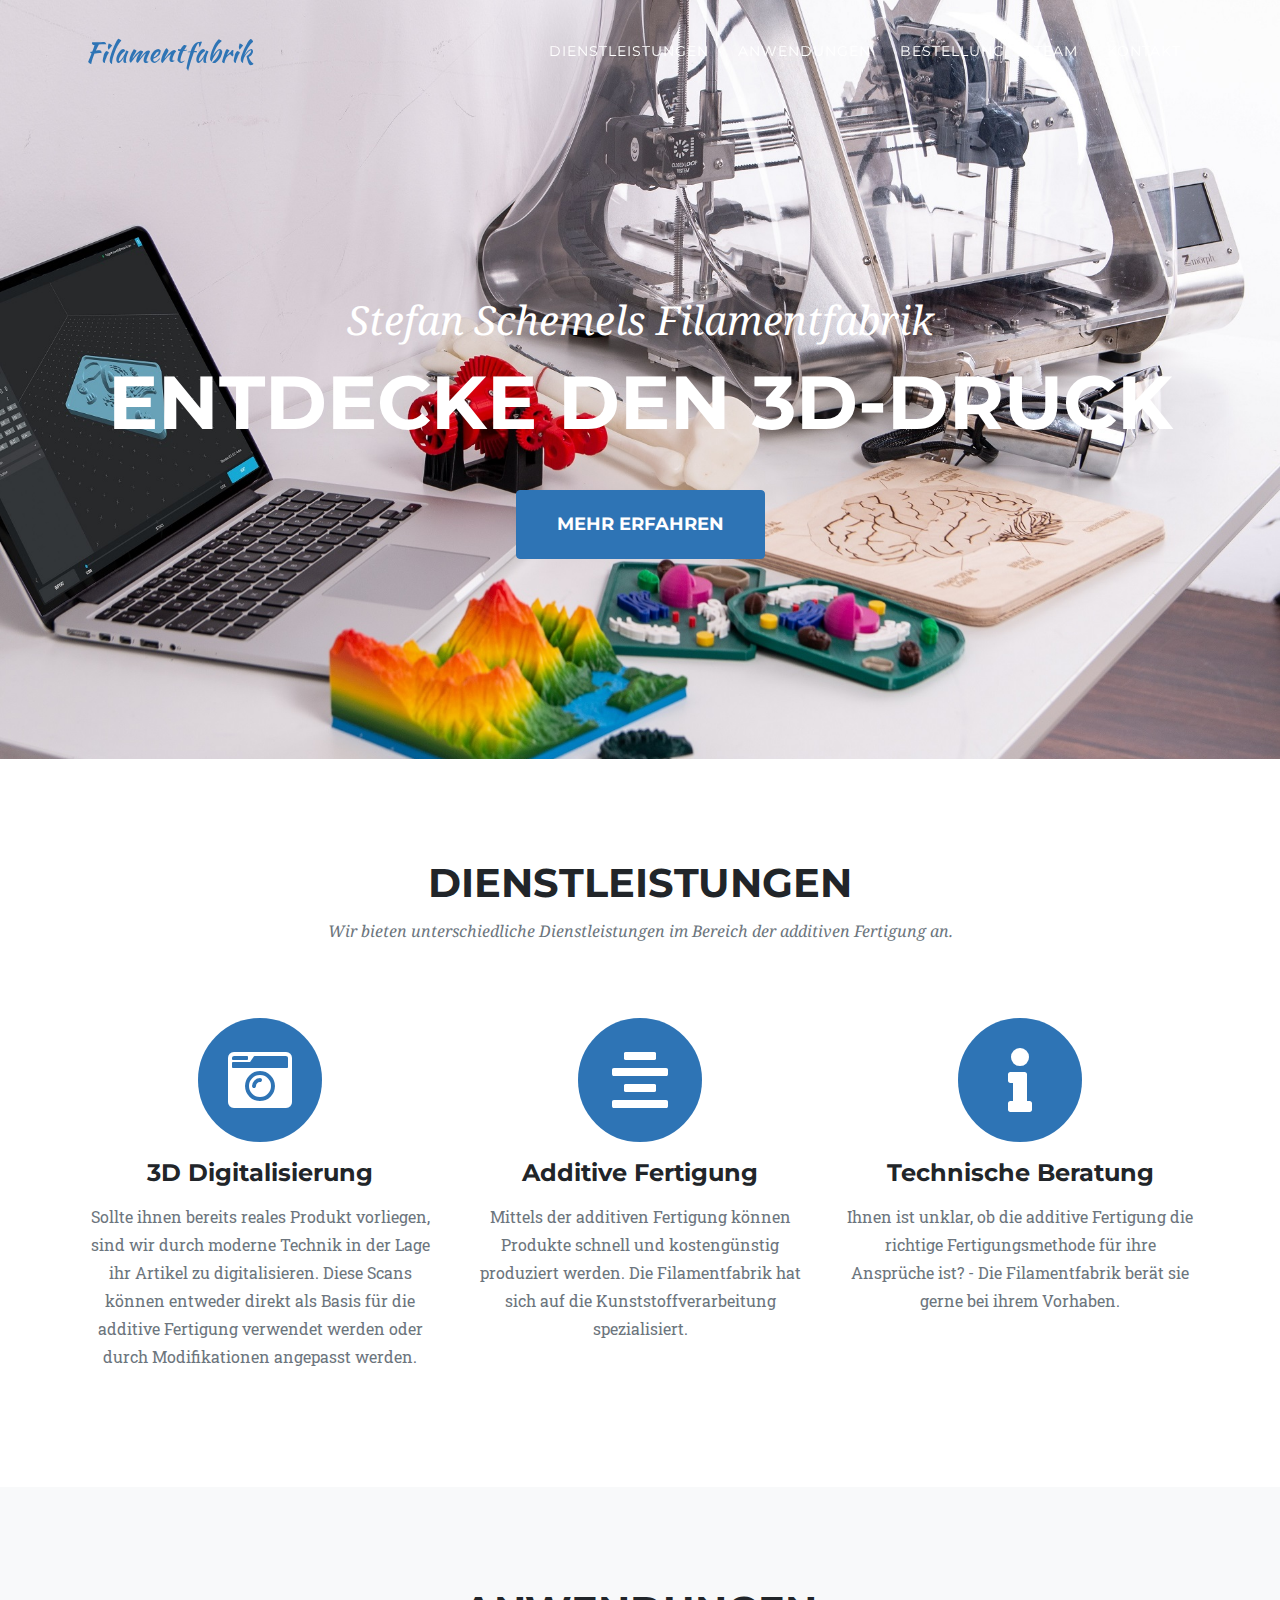
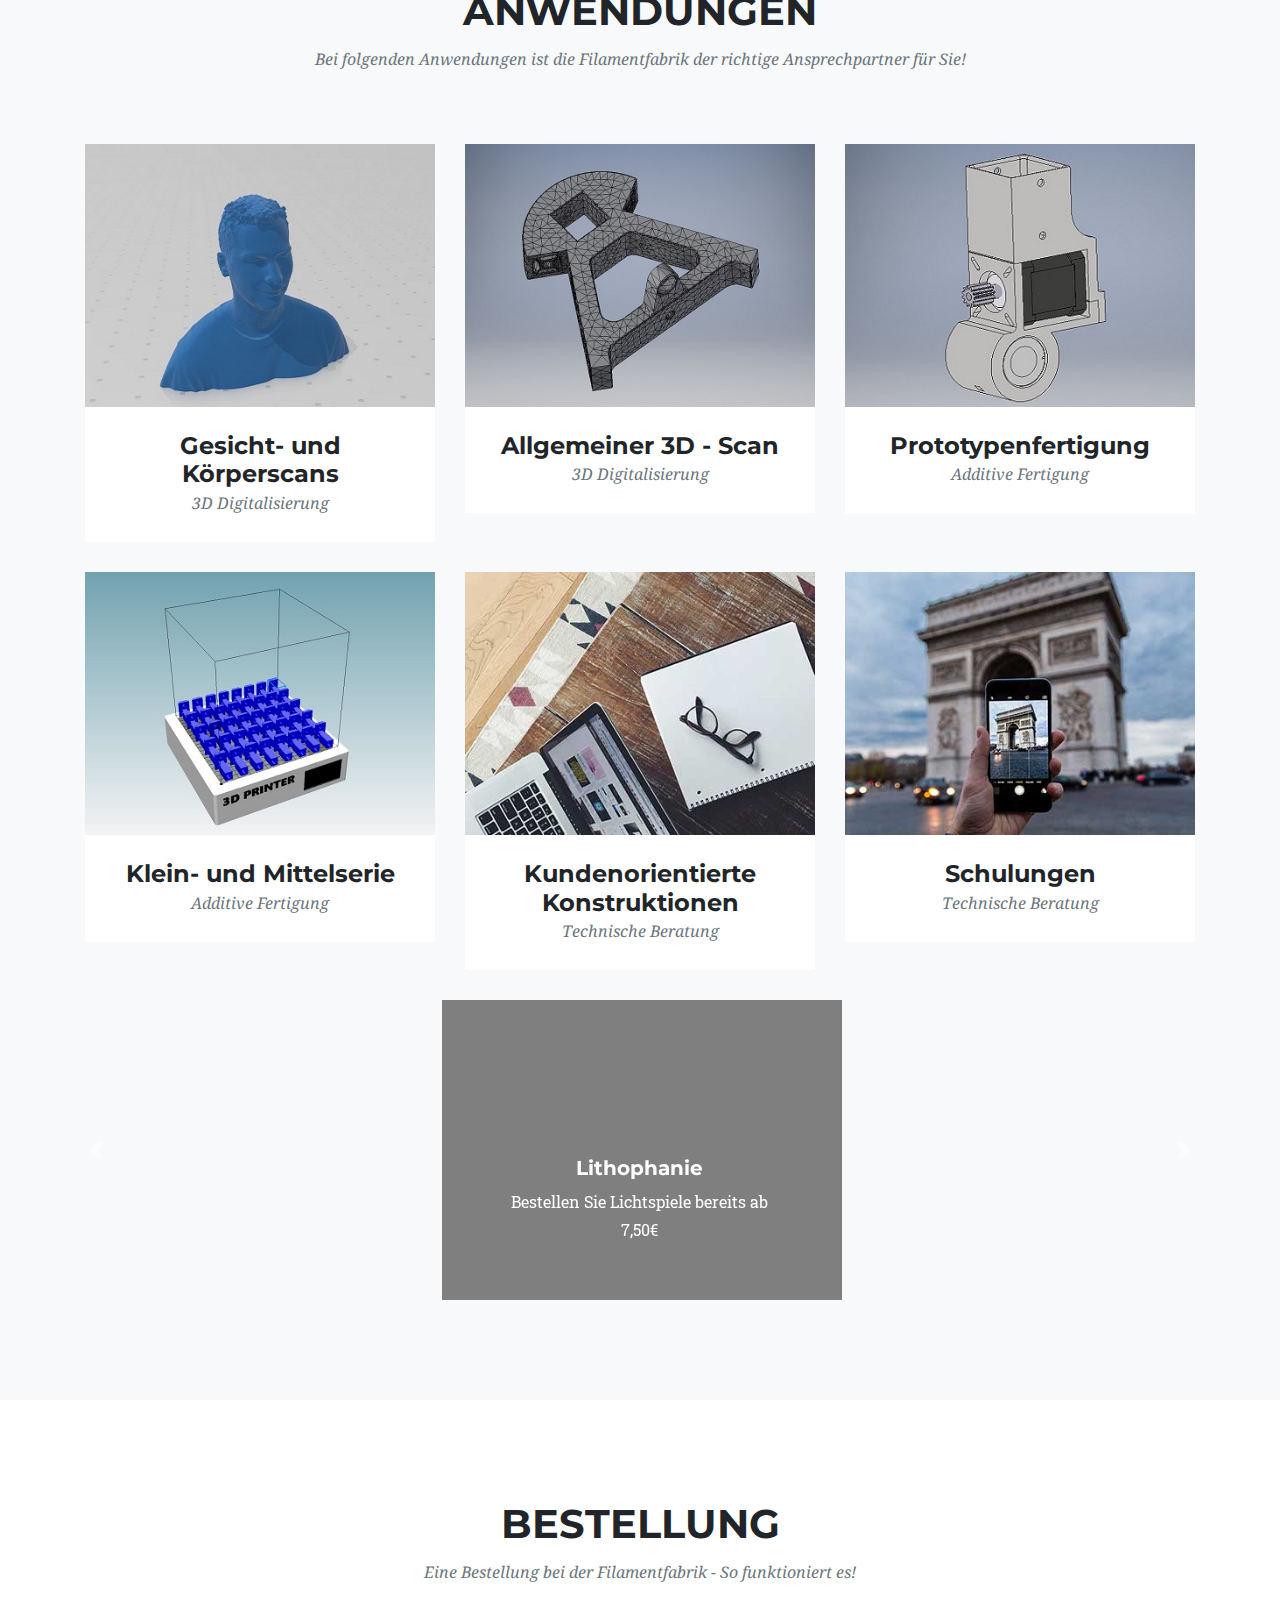
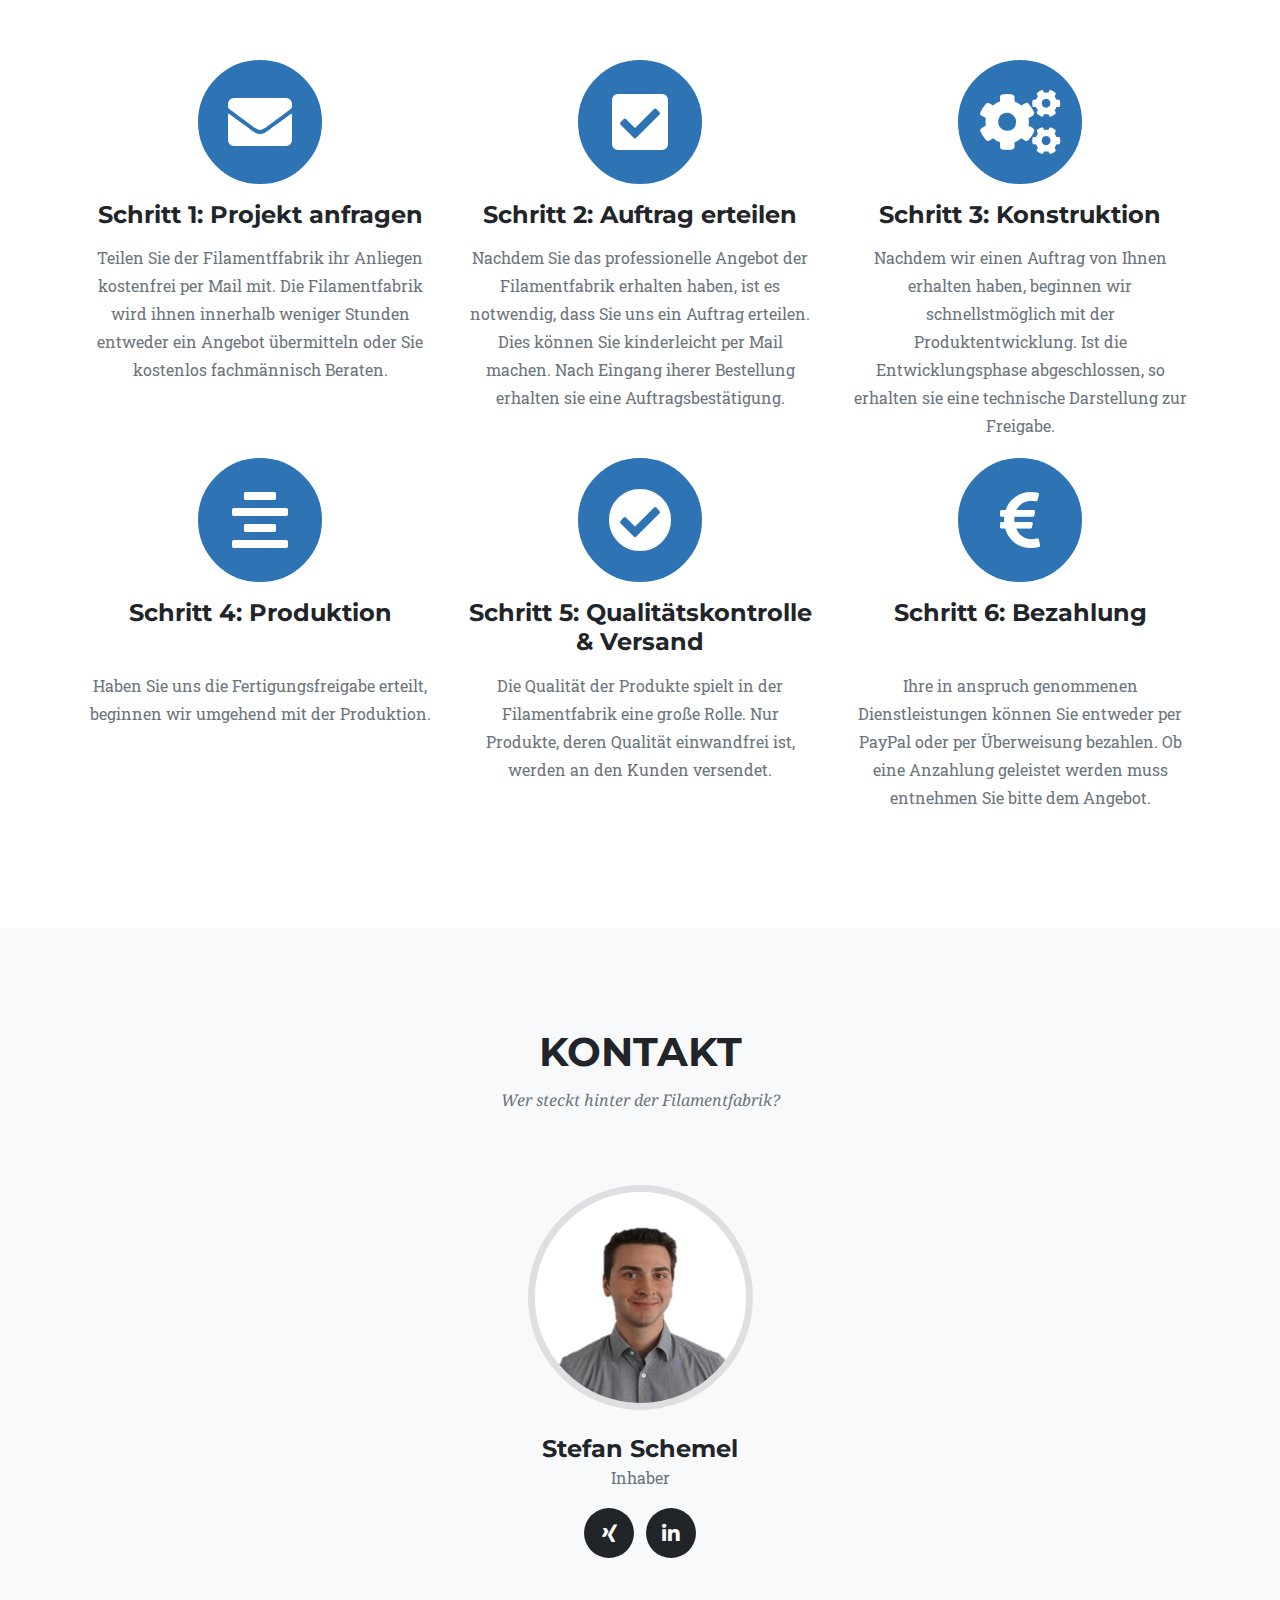
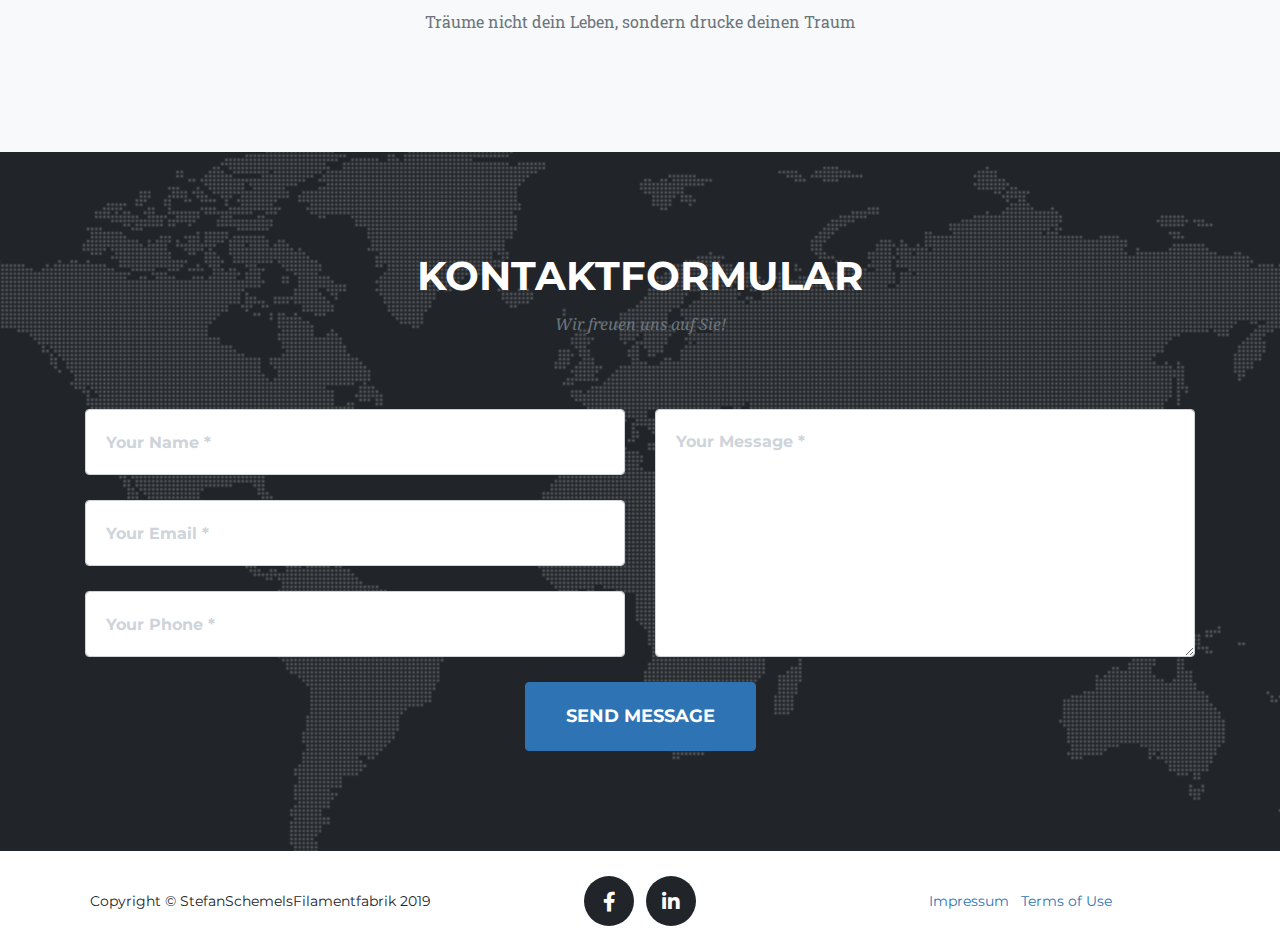
==== index.html @ cd3a72ed "Contact" ====
<!DOCTYPE html>
<html lang="en">

<head>

  <meta charset="utf-8">
  <meta name="viewport" content="width=device-width, initial-scale=1, shrink-to-fit=no">
  <meta name="description" content="">
  <meta name="author" content="">

  <title>Stefan Schemels Filamentfabrik</title>


  <!-- Bootstrap core CSS -->
  <link href="vendor/bootstrap/css/bootstrap.min.css" rel="stylesheet">

  <!-- Custom fonts for this template -->
  <link href="vendor/fontawesome-free/css/all.min.css" rel="stylesheet" type="text/css">
  <link href="https://fonts.googleapis.com/css?family=Montserrat:400,700" rel="stylesheet" type="text/css">
  <link href='https://fonts.googleapis.com/css?family=Kaushan+Script' rel='stylesheet' type='text/css'>
  <link href='https://fonts.googleapis.com/css?family=Droid+Serif:400,700,400italic,700italic' rel='stylesheet' type='text/css'>
  <link href='https://fonts.googleapis.com/css?family=Roboto+Slab:400,100,300,700' rel='stylesheet' type='text/css'>

  <!-- Custom styles for this template -->
  <link href="css/agency.css" rel="stylesheet">

</head>

<body id="page-top">

  <!-- Navigation -->
  <nav class="navbar navbar-expand-lg navbar-dark fixed-top" id="mainNav">
    <div class="container">
      <a class="navbar-brand js-scroll-trigger" href="#page-top">Filamentfabrik</a>
      <button class="navbar-toggler navbar-toggler-right" type="button" data-toggle="collapse" data-target="#navbarResponsive" aria-controls="navbarResponsive" aria-expanded="false" aria-label="Toggle navigation">
        Menu
        <i class="fas fa-bars"></i>
      </button>
      <div class="collapse navbar-collapse" id="navbarResponsive">
        <ul class="navbar-nav text-uppercase ml-auto">
          <li class="nav-item">
            <a class="nav-link js-scroll-trigger" href="#services">Dienstleistungen</a>
          </li>
          <li class="nav-item">
            <a class="nav-link js-scroll-trigger" href="#portfolio">Anwendungen</a>
          </li>
          <li class="nav-item">
            <a class="nav-link js-scroll-trigger" href="#about">Bestellung</a>
          </li>
          <li class="nav-item">
            <a class="nav-link js-scroll-trigger" href="#team">Team</a>
          </li>
          <li class="nav-item">
            <a class="nav-link js-scroll-trigger" href="#contact">Kontakt </a>
          </li>
        </ul>
      </div>
    </div>
  </nav>

  <!-- Header -->
  <header class="masthead">
    <div class="container">
      <div class="intro-text">
        <div class="intro-lead-in">Stefan Schemels Filamentfabrik</div>
        <div class="intro-heading text-uppercase">Entdecke den 3D-Druck </div>
        <a class="btn btn-primary btn-xl text-uppercase js-scroll-trigger" href="#services">Mehr erfahren</a>
      </div>
    </div>
  </header>

    <!-- Services - angepasst -->

  <section class="page-section" id="services">
    <div class="container">
      <div class="row">
        <div class="col-lg-12 text-center">
          <h2 class="section-heading text-uppercase">Dienstleistungen</h2>
          <h3 class="section-subheading text-muted">Wir bieten unterschiedliche Dienstleistungen im Bereich der additiven Fertigung an.</h3>
        </div>
      </div>
      <div class="row text-center">
        <div class="col-md-4">
          <span class="fa-stack fa-4x">
            <i class="fas fa-circle fa-stack-2x text-primary"></i>
            <i class="fas fa-camera-retro fa-stack-1x fa-inverse"></i>
          </span>
          <h4 class="service-heading">3D Digitalisierung</h4>
          <p class="text-muted">Sollte ihnen bereits reales Produkt vorliegen, sind wir durch moderne Technik in der Lage ihr Artikel zu digitalisieren. Diese Scans können entweder direkt als Basis für die additive Fertigung verwendet werden oder durch Modifikationen angepasst werden. </p>
        </div>
        <div class="col-md-4">
          <span class="fa-stack fa-4x">
            <i class="fas fa-circle fa-stack-2x text-primary"></i>
            <i class="fas fa-align-center fa-stack-1x fa-inverse"></i>
          </span>
          <h4 class="service-heading">Additive Fertigung</h4>
          <p class="text-muted">Mittels der additiven Fertigung können Produkte schnell und kostengünstig produziert werden. Die Filamentfabrik hat sich auf die Kunststoffverarbeitung spezialisiert.</p>
        </div>
        <div class="col-md-4">
          <span class="fa-stack fa-4x">
            <i class="fas fa-circle fa-stack-2x text-primary"></i>
            <i class="fas fa-info fa-stack-1x fa-inverse"></i>
          </span>
          <h4 class="service-heading">Technische Beratung</h4>
          <p class="text-muted">Ihnen ist unklar, ob die additive Fertigung die richtige Fertigungsmethode für ihre Ansprüche ist? - Die Filamentfabrik berät sie gerne bei ihrem Vorhaben.</p>
        </div>
      </div>
    </div>
  </section>

  <!-- Portfolio Grid -->
  <section class="bg-light page-section" id="portfolio">
    <div class="container">
      <div class="row">
        <div class="col-lg-12 text-center">
          <h2 class="section-heading text-uppercase">Anwendungen</h2>
          <h3 class="section-subheading text-muted">Bei folgenden Anwendungen ist die Filamentfabrik der richtige Ansprechpartner für Sie! </h3>
        </div>
      </div>
      <div class="row">
        <div class="col-md-4 col-sm-6 portfolio-item">
          <a class="portfolio-link" data-toggle="modal" href="#portfolioModal1">
            <div class="portfolio-hover">
              <div class="portfolio-hover-content">
                <i class="fas fa-plus fa-3x"></i>
              </div>
            </div>
            <img class="img-fluid" src="img/portfolio/01-thumbnail.jpg" alt="">
          </a>
          <div class="portfolio-caption">
            <h4>Gesicht- und Körperscans</h4>
            <p class="text-muted">3D Digitalisierung</p>
          </div>
        </div>
        <div class="col-md-4 col-sm-6 portfolio-item">
          <a class="portfolio-link" data-toggle="modal" href="#portfolioModal2">
            <div class="portfolio-hover">
              <div class="portfolio-hover-content">
                <i class="fas fa-plus fa-3x"></i>
              </div>
            </div>
            <img class="img-fluid" src="img/portfolio/02-thumbnail.jpg" alt="">
          </a>
          <div class="portfolio-caption">
            <h4>Allgemeiner 3D - Scan</h4>
            <p class="text-muted">3D Digitalisierung</p>
          </div>
        </div>
        <div class="col-md-4 col-sm-6 portfolio-item">
          <a class="portfolio-link" data-toggle="modal" href="#portfolioModal3">
            <div class="portfolio-hover">
              <div class="portfolio-hover-content">
                <i class="fas fa-plus fa-3x"></i>
              </div>
            </div>
            <img class="img-fluid" src="img/portfolio/03-thumbnail.jpg" alt="">
          </a>
          <div class="portfolio-caption">
            <h4>Prototypenfertigung</h4>
            <p class="text-muted">Additive Fertigung</p>
          </div>
        </div>
        <div class="col-md-4 col-sm-6 portfolio-item">
          <a class="portfolio-link" data-toggle="modal" href="#portfolioModal4">
            <div class="portfolio-hover">
              <div class="portfolio-hover-content">
                <i class="fas fa-plus fa-3x"></i>
              </div>
            </div>
            <img class="img-fluid" src="img/portfolio/04-thumbnail.jpg" alt="">
          </a>
          <div class="portfolio-caption">
            <h4>Klein- und Mittelserie</h4>
            <p class="text-muted">Additive Fertigung</p>
          </div>
        </div>
        <div class="col-md-4 col-sm-6 portfolio-item">
          <a class="portfolio-link" data-toggle="modal" href="#portfolioModal5">
            <div class="portfolio-hover">
              <div class="portfolio-hover-content">
                <i class="fas fa-plus fa-3x"></i>
              </div>
            </div>
            <img class="img-fluid" src="img/portfolio/05-thumbnail.jpg" alt="">
          </a>
          <div class="portfolio-caption">
            <h4>Kundenorientierte Konstruktionen</h4>
            <p class="text-muted">Technische Beratung</p>
          </div>
        </div>
        <div class="col-md-4 col-sm-6 portfolio-item">
          <a class="portfolio-link" data-toggle="modal" href="#portfolioModal6">
            <div class="portfolio-hover">
              <div class="portfolio-hover-content">
                <i class="fas fa-plus fa-3x"></i>
              </div>
            </div>
            <img class="img-fluid" src="img/portfolio/06-thumbnail.jpg" alt="">
          </a>
          <div class="portfolio-caption">
            <h4>Schulungen</h4>
            <p class="text-muted">Technische Beratung</p>
          </div>
        </div>
      </div>
    </div>

    <div id="carouselExampleIndicators" class="carousel slide" data-ride="carousel">
  <ol class="carousel-indicators">
    <li data-target="#carouselExampleIndicators" data-slide-to="0" class="active"></li>
    <li data-target="#carouselExampleIndicators" data-slide-to="1"></li>
    <li data-target="#carouselExampleIndicators" data-slide-to="2"></li>
  </ol>
  <div class="carousel-inner">
    <div class="col-md-4 offset-md-4">
    <div class="carousel-item active " align=center>
      <img class="d-block w-40" src="img/Angebote/A1.jpg" alt="First slide">
        <div class="carousel-caption d-none d-md-block">
          <h5>Lithophanie</h5>
          <p>Bestellen Sie Lichtspiele bereits ab 7,50€</p>
          </div>
    </div>
    <div class="carousel-item"align=center>
      <img class="d-block w-40" src="img/Angebote/A2.jpg" alt="Second slide">
        <div class="carousel-caption d-none d-md-block">
          <h5>Büste</h5>
          <p>Büsten können Sie bei uns ab 15€ anfertigen lassen.</p>
          </div>
    </div>
    <div class="carousel-item" align=center>
      <img class="d-block w-30" src="img/Angebote/A3.jpg" alt="Third slide" >
          <div class="carousel-caption d-none d-md-block">
          <h5>Funktionsteile</h5>
          <p>Zahnräder, Abdeckwerkzeuge oder Montagehilfen - Gerne erstellen wir ein persönliches Angebot für Sie.</p>
          </div>
    </div>
  </div>
  </div>
  <a class="carousel-control-prev" href="#carouselExampleIndicators" role="button" data-slide="prev">
    <span class="carousel-control-prev-icon" aria-hidden="true"></span>
    <span class="sr-only">Previous</span>
  </a>
  <a class="carousel-control-next" href="#carouselExampleIndicators" role="button" data-slide="next">
    <span class="carousel-control-next-icon" aria-hidden="true"></span>
    <span class="sr-only">Next</span>
  </a>
</div>
  </section>

  <!-- About -->
  <section class="page-section" id="about">
    <div class="container">
      <div class="row">
        <div class="col-lg-12 text-center">
          <h2 class="section-heading text-uppercase">Bestellung</h2>
          <h3 class="section-subheading text-muted">Eine Bestellung bei der Filamentfabrik - So funktioniert es!</h3>
        </div>
      </div>

      <div class="row text-center">
        <div class="col-md-4">
          <span class="fa-stack fa-4x">
            <i class="fas fa-circle fa-stack-2x text-primary"></i>
            <i class="fas fa-envelope fa-stack-1x fa-inverse"></i>
          </span>
          <h4 class="service-heading">Schritt 1: Projekt anfragen</h4>
          <p class="text-muted">Teilen Sie der Filamentffabrik ihr Anliegen kostenfrei per Mail mit. Die Filamentfabrik wird ihnen innerhalb weniger Stunden entweder ein Angebot übermitteln oder Sie kostenlos fachmännisch Beraten. </p>
        </div>
        <div class="col-md-4">
          <span class="fa-stack fa-4x">
            <i class="fas fa-circle fa-stack-2x text-primary"></i>
            <i class="fas fa-check-square fa-stack-1x fa-inverse"></i>
          </span>
          <h4 class="service-heading">Schritt 2: Auftrag erteilen</h4>
          <p class="text-muted">Nachdem Sie das professionelle Angebot der Filamentfabrik erhalten haben, ist es notwendig, dass Sie uns ein Auftrag erteilen. Dies können Sie kinderleicht per Mail machen. Nach Eingang iherer Bestellung erhalten sie eine Auftragsbestätigung.</p>
        </div>
        <div class="col-md-4">
          <span class="fa-stack fa-4x">
            <i class="fas fa-circle fa-stack-2x text-primary"></i>
            <i class="fas fa-cogs fa-stack-1x fa-inverse"></i>
          </span>
          <h4 class="service-heading">Schritt 3: Konstruktion</h4>
          <p class="text-muted">Nachdem wir einen Auftrag von Ihnen erhalten haben, beginnen wir schnellstmöglich mit der Produktentwicklung. Ist die Entwicklungsphase abgeschlossen, so erhalten sie eine technische Darstellung zur Freigabe. </p>
        </div>
        <div class="col-md-4">
          <span class="fa-stack fa-4x">
            <i class="fas fa-circle fa-stack-2x text-primary"></i>
            <i class="fas fa-align-center fa-stack-1x fa-inverse"></i>
          </span>
          <h4 class="service-heading">Schritt 4: Produktion <br> <br></h4>
          <p class="text-muted">Haben Sie uns die Fertigungsfreigabe erteilt, beginnen wir umgehend mit der Produktion.</p>
        </div>
        <div class="col-md-4">
          <span class="fa-stack fa-4x">
            <i class="fas fa-circle fa-stack-2x text-primary"></i>
            <i class="fas fa-check-circle fa-stack-1x fa-inverse"></i>
          </span>
          <h4 class="service-heading">Schritt 5: Qualitätskontrolle & Versand</h4>
          <p class="text-muted">Die Qualität der Produkte spielt in der Filamentfabrik eine große Rolle. Nur Produkte, deren Qualität einwandfrei ist, werden an den Kunden versendet.</p>
        </div>
        <div class="col-md-4">
          <span class="fa-stack fa-4x">
            <i class="fas fa-circle fa-stack-2x text-primary"></i>
            <i class="fas fa-euro-sign fa-stack-1x fa-inverse"></i>
          </span>
          <h4 class="service-heading">Schritt 6: Bezahlung<br> <br></h4>
          <p class="text-muted">Ihre in anspruch genommenen Dienstleistungen können Sie entweder per PayPal oder per Überweisung bezahlen. Ob eine Anzahlung geleistet werden muss entnehmen Sie bitte dem Angebot.</p>
        </div>
      </div>


  </section>

  <!-- Team -->
  <section class="bg-light page-section" id="team">
    <div class="container">
      <div class="row">
        <div class="col-lg-12 text-center">
          <h2 class="section-heading text-uppercase">Kontakt</h2>
          <h3 class="section-subheading text-muted">Wer steckt hinter der Filamentfabrik?</h3>
        </div>
      </div>
      <div class="row">
        <div class="col-md-4 offset-md-4">
          <div class="team-member">
            <img class="mx-auto rounded-circle" src="img/team/1.jpg" alt="">
            <h4>Stefan Schemel</h4>
            <p class="text-muted">Inhaber</p>
            <ul class="list-inline social-buttons">
              <li class="list-inline-item">
                <a href="https://www.xing.com/profile/Stefan_Schemel3/cv">
                  <i class="fab fa-xing"></i>
                </a>
              </li>
              <li class="list-inline-item">
                <a href="https://www.linkedin.com/in/stefan-schemel-40838319a/">
                  <i class="fab fa-linkedin-in"></i>
                </a>
              </li>
            </ul>
          </div>
          </div>
      </div>
      <div class="row">
        <div class="col-lg-8 mx-auto text-center">
          <p class="large text-muted">Träume nicht dein Leben, sondern drucke deinen Traum</p>
        </div>
      </div>
    </div>
  </section>

  <!-- Clients -->
<!--  <section class="py-5">
    <div class="container">
      <div class="row">
        <div class="col-md-3 col-sm-6">
          <a href="#">
            <img class="img-fluid d-block mx-auto" src="img/logos/envato.jpg" alt="">
          </a>
        </div>
        <div class="col-md-3 col-sm-6">
          <a href="#">
            <img class="img-fluid d-block mx-auto" src="img/logos/designmodo.jpg" alt="">
          </a>
        </div>
        <div class="col-md-3 col-sm-6">
          <a href="#">
            <img class="img-fluid d-block mx-auto" src="img/logos/themeforest.jpg" alt="">
          </a>
        </div>
        <div class="col-md-3 col-sm-6">
          <a href="#">
            <img class="img-fluid d-block mx-auto" src="img/logos/creative-market.jpg" alt="">
          </a>
        </div>
      </div>
    </div>
  </section>

  <!-- Contact -->
  <section class="page-section" id="contact">
    <div class="container">
      <div class="row">
        <div class="col-lg-12 text-center">
          <h2 class="section-heading text-uppercase">Kontaktformular</h2>
          <h3 class="section-subheading text-muted">Wir freuen uns auf Sie!</h3>
        </div>
      </div>
      <div class="row">
        <div class="col-lg-12">
          <form id="contactForm" name="sentMessage" novalidate="novalidate" >
            <div class="row">
              <div class="col-md-6">
                <div class="form-group">
                  <input class="form-control" id="name" name="name" type="text" placeholder="Your Name *" required="required" data-validation-required-message="Please enter your name.">
                  <p class="help-block text-danger"></p>
                </div>
                <div class="form-group">
                  <input class="form-control" id="email" name="email" type="email" placeholder="Your Email *" required="required" data-validation-required-message="Please enter your email address.">
                  <p class="help-block text-danger"></p>
                </div>
                <div class="form-group">
                  <input class="form-control" id="phone" name="phone" type="tel" placeholder="Your Phone *" required="required" data-validation-required-message="Please enter your phone number.">
                  <p class="help-block text-danger"></p>
                </div>
              </div>
              <div class="col-md-6">
                <div class="form-group">
                  <textarea class="form-control" id="message" name="message" placeholder="Your Message *" required="required" data-validation-required-message="Please enter a message."></textarea>
                  <p class="help-block text-danger"></p>
                </div>
              </div>
              <div class="clearfix"></div>
              <div class="col-lg-12 text-center">
                <div id="success"></div>
                <button id="sendMessageButton" class="btn btn-primary btn-xl text-uppercase" type="submit">Send Message</button>
              </div>
            </div>
          </form>
        </div>
      </div>
    </div>
  </section>

  <!-- Footer -->
  <footer class="footer">
    <div class="container">
      <div class="row align-items-center">
        <div class="col-md-4">
          <span class="copyright">Copyright &copy; StefanSchemelsFilamentfabrik 2019</span>
        </div>
        <div class="col-md-4">
          <ul class="list-inline social-buttons">
              </a>
            </li>
            <li class="list-inline-item">
              <a href="#">
                <i class="fab fa-facebook-f"></i>
              </a>
            </li>
            <li class="list-inline-item">
              <a href="#">
                <i class="fab fa-linkedin-in"></i>
              </a>
            </li>
          </ul>
        </div>
        <div class="col-md-4">
          <ul class="list-inline quicklinks">
            <li class="list-inline-item">
              <a class="portfolio-link" data-toggle="modal" href="#portfolioModal7">Impressum</a>
            </li>
            <li class="list-inline-item">
              <a href="#">Terms of Use</a>
            </li>
          </ul>
        </div>
      </div>
    </div>
  </footer>

  <!-- Portfolio Modals -->

  <!-- Modal 1 -->
  <div class="portfolio-modal modal fade" id="portfolioModal1" tabindex="-1" role="dialog" aria-hidden="true">
    <div class="modal-dialog">
      <div class="modal-content">
        <div class="close-modal" data-dismiss="modal">
          <div class="lr">
            <div class="rl"></div>
          </div>
        </div>
        <div class="container">
          <div class="row">
            <div class="col-lg-8 mx-auto">
              <div class="modal-body">
                <!-- Project Details Go Here -->
                <h2 class="text-uppercase">Gesicht- und Körperscans</h2>
                <p class="item-intro text-muted">Digitalisieren Sie sich selbst - oder ihren Liebsten</p>
                <img class="img-fluid d-block mx-auto" src="img/portfolio/01-full.jpg" alt="">
                <p>Mittels eines 3D - Scans können Gesichts- und Körperstrukturen digitalisiert werden. Diese Dateien können unterschiedlich verwendet werden. Die Filamentfabrik beschäftigt sich derzeit lediglich mit dem Erstellen von personalisierten 3D - Figuren. Sollten Sie Interesse an einer personalisierten 3D - Figur haben, können sie uns gerne über das Kontaktformular kontaktieren und einen Termin vereinbaren.  </p>
                <ul class="list-inline">
                  <li>Ort: Nach absprache</li>
                  <li>Dauer des Scans: ca. 20 Minuten</li>
                  <li></li>
                </ul>
                <button class="btn btn-primary" data-dismiss="modal" type="button">
                  <i class="fas fa-times"></i>
                  Zurück</button>
              </div>
            </div>
          </div>
        </div>
      </div>
    </div>
  </div>

  <!-- Modal 2 -->
  <div class="portfolio-modal modal fade" id="portfolioModal2" tabindex="-1" role="dialog" aria-hidden="true">
    <div class="modal-dialog">
      <div class="modal-content">
        <div class="close-modal" data-dismiss="modal">
          <div class="lr">
            <div class="rl"></div>
          </div>
        </div>
        <div class="container">
          <div class="row">
            <div class="col-lg-8 mx-auto">
              <div class="modal-body">
                <!-- Project Details Go Here -->
                <h2 class="text-uppercase">Allgemeiner 3D - Scan</h2>
                <p class="item-intro text-muted">Kopieren Sie ihre lieblings Gegenstände</p>
                <img class="img-fluid d-block mx-auto" src="img/portfolio/02-full.jpg" alt="">
                <p>Nicht nur die Köper von Menschen können mittels 3D - Scans digitalisiert werden. Es ist ebenso möglich Tiere oder Ihre Lieblingsgegenstände zu digitalisiern und zu kopieren. Hunde, Katzen, Fasnachtsmasekn oder auch eine simple Tasse eignen sich hervorragend zum kopieren.</p>
                <ul class="list-inline">
                  <li>3D - Scans für Lebewesen</li>
                  <li>Ort: Nach Absprache</li>
                  <li>Dauer: ca. 30 Minuten</li>
                  <p></p>
                  <li>3D - Scans für Gegenstände</li>
                  <li>Versand: DHL</li>
                  <li>Dauer: 1 Woche</li>


                </ul>
                <button class="btn btn-primary" data-dismiss="modal" type="button">
                  <i class="fas fa-times"></i>
                  Zurück</button>
              </div>
            </div>
          </div>
        </div>
      </div>
    </div>
  </div>

  <!-- Modal 3 -->
  <div class="portfolio-modal modal fade" id="portfolioModal3" tabindex="-1" role="dialog" aria-hidden="true">
    <div class="modal-dialog">
      <div class="modal-content">
        <div class="close-modal" data-dismiss="modal">
          <div class="lr">
            <div class="rl"></div>
          </div>
        </div>
        <div class="container">
          <div class="row">
            <div class="col-lg-8 mx-auto">
              <div class="modal-body">
                <!-- Project Details Go Here -->
                <h2 class="text-uppercase">Prototypenfertigung</h2>
                <p class="item-intro text-muted">Testen Sie ihre Idee auf Funkionalität</p>
                <img class="img-fluid d-block mx-auto" src="img/portfolio/03-full.jpg" alt="">
                <p>Die Fertigung eines Prototyps ist die ideale Lösung ein Mechanismus oder ein Produkt auf dessen Funktionalität zu prüfen. Leider ist die Prototypenfertigung meistens mit erheblichen Kosten verbunden, was viele Menschen davon Abhält ihren Traum zu verwirklichen. Die Filamentfabrik bietet ihnen unschlagbare Preise für die Fertigung ihres Prototypens.</p>

                <ul class="list-inline">
                  <li>Versand: DHL</li>
                  <li>Dauer der Prototypenfertigung: Meist < 1 Woche</li>
                  <li></li>
                </ul>
                <button class="btn btn-primary" data-dismiss="modal" type="button">
                  <i class="fas fa-times"></i>
                  Zurück</button>
              </div>
            </div>
          </div>
        </div>
      </div>
    </div>
  </div>

  <!-- Modal 4 -->
  <div class="portfolio-modal modal fade" id="portfolioModal4" tabindex="-1" role="dialog" aria-hidden="true">
    <div class="modal-dialog">
      <div class="modal-content">
        <div class="close-modal" data-dismiss="modal">
          <div class="lr">
            <div class="rl"></div>
          </div>
        </div>
        <div class="container">
          <div class="row">
            <div class="col-lg-8 mx-auto">
              <div class="modal-body">
                <!-- Project Details Go Here -->
                <h2 class="text-uppercase">Klein- und Mittelserie</h2>
                <p class="item-intro text-muted">Werden Sie zum Macher</p>
                <img class="img-fluid d-block mx-auto" src="img/portfolio/04-full.jpg" alt="">
                <p>Sie haben bereits ein marktreifes Produkt entwickelt, suchen jedoch noch eine Möglichkeit das Produkt zu fertigen? - Dann sind Sie bei der Filamentfabrik genau richtig. Wir übernehemn die gesamte Fertigung Ihres Produkts. Egal ob Klein- oder Mittelserie. Fragen Sie uns einfach nach einem unverbindlichen Angebot.</p>
                <ul class="list-inline">
                  <li>Versand: DHL</li>
                  <li>Fertigungsdauer: Abhängig vom Auftragsvolumen</li>
                  <li></li>
                </ul>
                <button class="btn btn-primary" data-dismiss="modal" type="button">
                  <i class="fas fa-times"></i>
                  Zurück</button>
              </div>
            </div>
          </div>
        </div>
      </div>
    </div>
  </div>

  <!-- Modal 5 -->
  <div class="portfolio-modal modal fade" id="portfolioModal5" tabindex="-1" role="dialog" aria-hidden="true">
    <div class="modal-dialog">
      <div class="modal-content">
        <div class="close-modal" data-dismiss="modal">
          <div class="lr">
            <div class="rl"></div>
          </div>
        </div>
        <div class="container">
          <div class="row">
            <div class="col-lg-8 mx-auto">
              <div class="modal-body">
                <!-- Project Details Go Here -->
                <h2 class="text-uppercase">Project Name</h2>
                <p class="item-intro text-muted">Lorem ipsum dolor sit amet consectetur.</p>
                <img class="img-fluid d-block mx-auto" src="img/portfolio/05-full.jpg" alt="">
                <p>Use this area to describe your project. Lorem ipsum dolor sit amet, consectetur adipisicing elit. Est blanditiis dolorem culpa incidunt minus dignissimos deserunt repellat aperiam quasi sunt officia expedita beatae cupiditate, maiores repudiandae, nostrum, reiciendis facere nemo!</p>
                <ul class="list-inline">
                  <li>Date: January 2017</li>
                  <li>Client: Southwest</li>
                  <li>Category: Website Design</li>
                </ul>
                <button class="btn btn-primary" data-dismiss="modal" type="button">
                  <i class="fas fa-times"></i>
                  Close Project</button>
              </div>
            </div>
          </div>
        </div>
      </div>
    </div>
  </div>

  <!-- Modal 6 -->
  <div class="portfolio-modal modal fade" id="portfolioModal6" tabindex="-1" role="dialog" aria-hidden="true">
    <div class="modal-dialog">
      <div class="modal-content">
        <div class="close-modal" data-dismiss="modal">
          <div class="lr">
            <div class="rl"></div>
          </div>
        </div>
        <div class="container">
          <div class="row">
            <div class="col-lg-8 mx-auto">
              <div class="modal-body">
                <!-- Project Details Go Here -->
                <h2 class="text-uppercase">Project Name</h2>
                <p class="item-intro text-muted">Lorem ipsum dolor sit amet consectetur.</p>
                <img class="img-fluid d-block mx-auto" src="img/portfolio/06-full.jpg" alt="">
                <p>Use this area to describe your project. Lorem ipsum dolor sit amet, consectetur adipisicing elit. Est blanditiis dolorem culpa incidunt minus dignissimos deserunt repellat aperiam quasi sunt officia expedita beatae cupiditate, maiores repudiandae, nostrum, reiciendis facere nemo!</p>
                <ul class="list-inline">
                  <li>Date: January 2017</li>
                  <li>Client: Window</li>
                  <li>Category: Photography</li>
                </ul>
                <button class="btn btn-primary" data-dismiss="modal" type="button">
                  <i class="fas fa-times"></i>
                  Close Project</button>
              </div>
            </div>
          </div>
        </div>
      </div>
    </div>
  </div>

  <!-- Modal Privacy Policy -->
  <div class="portfolio-modal modal fade" id="portfolioModal7" tabindex="-1" role="dialog" aria-hidden="true">
    <div class="modal-dialog">
      <div class="modal-content">
        <div class="close-modal" data-dismiss="modal">
          <div class="lr">
            <div class="rl"></div>
          </div>
        </div>
        <div class="container">
          <div class="row">
            <div class="col-lg-8 mx-auto">
              <div class="modal-body">
                <!-- Project Details Go Here -->
                <h2 class="text-uppercase">Impressum</h2>
                <p class="item-intro text-muted">Informationspflicht laut § 5 TMG.</p>
                <p>Stefan Schemels Filamentfabrik <br /> Honaustr. 5 <br /> 77815 Bühl, <br /> Deutschland <br /><br />+4915256443265 <br />Info@filamentfabrik.de<br /><br /><br /></p>
                <p class="item-intro text-muted"><b>EU-Streitschlichtung</b></p>
                <p>Gemäß Verordnung über Online-Streitbeilegung in Verbraucherangelegenheiten (ODR-Verordnung) möchten wir Sie über die Online-Streitbeilegungsplattform (OS-Plattform) informieren.
                     <br /><br /> Verbraucher haben die Möglichkeit, Beschwerden an die Online Streitbeilegungsplattform der Europäischen Kommission unter http://ec.europa.eu/odr?tid=321163937 zu richten. Die dafür notwendigen Kontaktdaten finden Sie oberhalb in unserem Impressum.
                     <br /><br /> Wir möchten Sie jedoch darauf hinweisen, dass wir nicht bereit oder verpflichtet sind, an Streitbeilegungsverfahren vor einer Verbraucherschlichtungsstelle teilzunehmen. <br /><br /><br /></p>
                <p class="item-intro text-muted"><b>Haftung für Inhalte dieser Website</b></p>
                <p>Wir entwickeln die Inhalte dieser Webseite ständig weiter und bemühen uns korrekte und aktuelle Informationen bereitzustellen. Laut Telemediengesetz (TMG) §7 (1) sind wir als Diensteanbieter für eigene Informationen, die wir zur Nutzung bereitstellen, nach den allgemeinen Gesetzen verantwortlich. Leider können wir keine Haftung für die Korrektheit aller Inhalte auf dieser Webseite übernehmen, speziell für jene die seitens Dritter bereitgestellt wurden. Als Diensteanbieter im Sinne der §§ 8 bis 10 sind wir nicht verpflichtet, die von ihnen übermittelten oder gespeicherten Informationen zu überwachen oder nach Umständen zu forschen, die auf eine rechtswidrige Tätigkeit hinweisen.
                   <br /> <br />Unsere Verpflichtungen zur Entfernung von Informationen oder zur Sperrung der Nutzung von Informationen nach den allgemeinen Gesetzen aufgrund von gerichtlichen oder behördlichen Anordnungen bleiben auch im Falle unserer Nichtverantwortlichkeit nach den §§ 8 bis 10 unberührt.
                  <br /><br /> Sollten Ihnen problematische oder rechtswidrige Inhalte auffallen, bitte wir Sie uns umgehend zu kontaktieren, damit wir die rechtswidrigen Inhalte entfernen können. Sie finden die Kontaktdaten im Impressum. <br /><br /><br /> </p>
                  <p class="item-intro text-muted"><b>Haftung für Links auf dieser Website</b></p>
                  <p> Unsere Webseite enthält Links zu anderen Webseiten für deren Inhalt wir nicht verantwortlich sind. Haftung für verlinkte Websites besteht für uns nicht, da wir keine Kenntnis rechtswidriger Tätigkeiten hatten und haben, uns solche Rechtswidrigkeiten auch bisher nicht aufgefallen sind und wir Links sofort entfernen würden, wenn uns Rechtswidrigkeiten bekannt werden.
                      <br /><br /> Wenn Ihnen rechtswidrige Links auf unserer Website auffallen, bitte wir Sie uns zu kontaktieren. Sie finden die Kontaktdaten im Impressum.  <br /><br /><br /></p>
                    <p class="item-intro text-muted"><b>Urheberrechtshinweis</b></p>
                    <p> Alle Inhalte dieser Webseite (Bilder, Fotos, Texte, Videos) unterliegen dem Urheberrecht der Bundesrepublik Deutschland. Bitte fragen Sie uns bevor Sie die Inhalte dieser Website verbreiten, vervielfältigen oder verwerten wie zum Beispiel auf anderen Websites erneut veröffentlichen. Falls notwendig, werden wir die unerlaubte Nutzung von Teilen der Inhalte unserer Seite rechtlich verfolgen.
                        <br /><br />Sollten Sie auf dieser Webseite Inhalte finden, die das Urheberrecht verletzen, bitten wir Sie uns zu kontaktieren.<br /><br /><br /></p>
                    <!--  <h2 class="text-uppercase">Bildernachweis</h2>
                      <p> Die Bilder, Fotos und Grafiken auf dieser Webseite sind urheberrechtlich geschützt.
                        Die Bilderrechte liegen bei den folgenden Fotografen und Unternehmen:
        •                 	Fotograf Mustermann
                        </p> -->

                <h2 class="text-uppercase">Datenschutzerklärung</h2>
                        <p class="item-intro text-muted"><b>Datenschutz</b></p>
                        <p> Wir haben diese Datenschutzerklärung (Fassung 22.03.2020-321163937) verfasst, um Ihnen gemäß der Vorgaben der Datenschutz-Grundverordnung (EU) 2016/679 zu erklären, welche Informationen wir sammeln, wie wir Daten verwenden und welche Entscheidungsmöglichkeiten Sie als Besucher dieser Webseite haben.
                          <br /><br />  Leider liegt es in der Natur der Sache, dass diese Erklärungen sehr technisch klingen, wir haben uns bei der Erstellung jedoch bemüht die wichtigsten Dinge so einfach und klar wie möglich zu beschreiben.<br /><br /><br /></p>
                          <p class="item-intro text-muted"><b>Cookies</b></p>
                          <p> Unsere Website verwendet HTTP-Cookies um nutzerspezifische Daten zu speichern.
                            <br /><br /> <b>Was genau sind Cookies? </b>
                              <br /><br />Immer wenn Sie durch das Internet surfen, verwenden Sie einen Browser. Bekannte Browser sind beispielsweise Chrome, Safari, Firefox, Internet Explorer und Microsoft Edge. Die meisten Webseiten speichern kleine Text-Dateien in Ihrem Browser. Diese Dateien nennt man Cookies.
                              <br /><br />Eines ist nicht von der Hand zu weisen: Cookies sind echt nützliche Helferlein. Fast alle Webseiten verwenden Cookies. Genauer gesprochen sind es HTTP-Cookies, da es auch noch andere Cookies für andere Anwendungsbereiche gibt. HTTP-Cookies sind kleine Dateien, die von unserer Website auf Ihrem Computer gespeichert werden. Diese Cookie-Dateien werden automatisch im Cookie-Ordner, quasi dem “Hirn” Ihres Browsers, untergebracht. Ein Cookie besteht aus einem Namen und einem Wert. Bei der Definition eines Cookies müssen zusätzlich ein oder mehrere Attribute angegeben werden.
                              <br /><br />Cookies speichern gewisse Nutzerdaten von Ihnen, wie beispielsweise Sprache oder persönliche Seiteneinstellungen. Wenn Sie unsere Seite wieder aufrufen, übermittelt Ihr Browser die „userbezogenen“ Informationen an unsere Seite zurück. Dank der Cookies weiß unsere Website, wer Sie sind und bietet Ihnen Ihre gewohnte Standardeinstellung. In einigen Browsern hat jedes Cookie eine eigene Datei, in anderen wie beispielsweise Firefox sind alle Cookies in einer einzigen Datei gespeichert.
                              <br /><br />Es gibt sowohl Erstanbieter Cookies als auch Drittanbieter-Cookies. Erstanbieter-Cookies werden direkt von unserer Seite erstellt, Drittanbieter-Cookies werden von Partner-Webseiten (z.B. Google Analytics) erstellt. Jedes Cookie ist individuell zu bewerten, da jedes Cookie andere Daten speichert. Auch die Ablaufzeit eines Cookies variiert von ein paar Minuten bis hin zu ein paar Jahren. Cookies sind keine Software-Programme und enthalten keine Viren, Trojaner oder andere „Schädlinge“. Cookies können auch nicht auf Informationen Ihres PCs zugreifen.
                              <br /><br /><b>So können zum Beispiel Cookie-Daten aussehen:</b>
                              <br />•	Name: _ga
                              <br />•	Ablaufzeit: 2 Jahre
                              <br />•	Verwendung: Unterscheidung der Webseitenbesucher
                              <br />•	Beispielhafter Wert: GA1.2.1326744211.152321163937 <br /><br />
                              <br /><b>Ein Browser sollte folgende Mindestgrößen unterstützen:</b>
                              <br />•	Ein Cookie soll mindestens 4096 Bytes enthalten können
                              <br />•	Pro Domain sollen mindestens 50 Cookies gespeichert werden können
                              <br />•	Insgesamt sollen mindestens 3000 Cookies gespeichert werden können
                              <br /><br /> <b>Welche Arten von Cookies gibt es? </b>
                              <br /><br />  Die Frage welche Cookies wir im Speziellen verwenden, hängt von den verwendeten Diensten ab und wird in der folgenden Abschnitten der Datenschutzerklärung geklärt. An dieser Stelle möchten wir kurz auf die verschiedenen Arten von HTTP-Cookies eingehen.
                              <br /><br />Unbedingt notwendige Cookies
                              <br />Diese Cookies sind nötig, um grundlegende Funktionen der Website sicherzustellen. Zum Beispiel braucht es diese Cookies, wenn ein User ein Produkt in den Warenkorb legt, dann auf anderen Seiten weitersurft und später erst zur Kasse geht. Durch diese Cookies wird der Warenkorb nicht gelöscht, selbst wenn der User sein Browserfenster schließt.
                              <br /><br />Funktionelle Cookies
                              <br />Diese Cookies sammeln Infos über das Userverhalten und ob der User etwaige Fehlermeldungen bekommt. Zudem werden mithilfe dieser Cookies auch die Ladezeit und das Verhalten der Website bei verschiedenen Browsern gemessen.
                              <br /><br />Zielorientierte Cookies
                              <br />Diese Cookies sorgen für eine bessere Nutzerfreundlichkeit. Beispielsweise werden eingegebene Standorte, Schriftgrößen oder Formulardaten gespeichert.
                              <br /><br />Werbe-Cookies
                              <br />Diese Cookies werden auch Targeting-Cookies genannt. Sie dienen dazu dem User individuell angepasste Werbung zu liefern. Das kann sehr praktisch, aber auch sehr nervig sein.
                              <br /><br />Üblicherweise werden Sie beim erstmaligen Besuch einer Webseite gefragt, welche dieser Cookiearten Sie zulassen möchten. Und natürlich wird diese Entscheidung auch in einem Cookie gespeichert.
                              <br /><br /> <b>Wie kann ich Cookies löschen? </b>
                              <br /><br />Wie und ob Sie Cookies verwenden wollen, entscheiden Sie selbst. Unabhängig von welchem Service oder welcher Website die Cookies stammen, haben Sie immer die Möglichkeit Cookies zu löschen, nur teilweise zuzulassen oder zu deaktivieren. Zum Beispiel können Sie Cookies von Drittanbietern blockieren, aber alle anderen Cookies zulassen.
                              <br /><br />Wenn Sie feststellen möchten, welche Cookies in Ihrem Browser gespeichert wurden, wenn Sie Cookie-Einstellungen ändern oder löschen wollen, können Sie dies in Ihren Browser-Einstellungen finden:
                              <br /><br />Chrome: Cookies in Chrome löschen, aktivieren und verwalten
                              <br /><br />Safari: Verwalten von Cookies und Websitedaten mit Safari
                              <br /><br />Firefox: Cookies löschen, um Daten zu entfernen, die Websites auf Ihrem Computer abgelegt haben
                              <br /><br />Internet Explorer: Löschen und Verwalten von Cookies
                              <br /><br />Microsoft Edge: Löschen und Verwalten von Cookies
                              <br /><br />Falls Sie grundsätzlich keine Cookies haben wollen, können Sie Ihren Browser so einrichten, dass er Sie immer informiert, wenn ein Cookie gesetzt werden soll. So können Sie bei jedem einzelnen Cookie entscheiden, ob Sie das Cookie erlauben oder nicht. Die Vorgangsweise ist je nach Browser verschieden. Am besten ist es Sie suchen die Anleitung in Google mit dem Suchbegriff “Cookies löschen Chrome” oder “Cookies deaktivieren Chrome” im Falle eines Chrome Browsers oder tauschen das Wort “Chrome” gegen den Namen Ihres Browsers, z.B. Edge, Firefox, Safari aus.
                              <br /><br /> <b>Wie sieht es mit meinem Datenschutz aus? </b>
                              <br /><br />Seit 2009 gibt es die sogenannten „Cookie-Richtlinien“. Darin ist festgehalten, dass das Speichern von Cookies eine Einwilligung des Website-Besuchers (also von Ihnen) verlangt. Innerhalb der EU-Länder gibt es allerdings noch sehr unterschiedliche Reaktionen auf diese Richtlinien. In Deutschland wurden die Cookie-Richtlinien nicht als nationales Recht umgesetzt. Stattdessen erfolgte die Umsetzung dieser Richtlinie weitgehend in § 15 Abs.3 des Telemediengesetzes (TMG).
                              <br /><br />Wenn Sie mehr über Cookies wissen möchten und vor technischen Dokumentationen nicht zurückscheuen, empfehlen wir https://tools.ietf.org/html/rfc6265, dem Request for Comments der Internet Engineering Task Force (IETF) namens “HTTP State Management Mechanism”.<br /><br /><br /></p>

                          <p class="item-intro text-muted"><b>Speicherung persönlicher Daten</b></p>
                          <p> Persönliche Daten, die Sie uns auf dieser Website elektronisch übermitteln, wie zum Beispiel Name, E-Mail-Adresse, Adresse oder andere persönlichen Angaben im Rahmen der Übermittlung eines Formulars oder Kommentaren im Blog, werden von uns gemeinsam mit dem Zeitpunkt und der IP-Adresse nur zum jeweils angegebenen Zweck verwendet, sicher verwahrt und nicht an Dritte weitergegeben.
                            <br /><br />Wir nutzen Ihre persönlichen Daten somit nur für die Kommunikation mit jenen Besuchern, die Kontakt ausdrücklich wünschen und für die Abwicklung der auf dieser Webseite angebotenen Dienstleistungen und Produkte. Wir geben Ihre persönlichen Daten ohne Zustimmung nicht weiter, können jedoch nicht ausschließen, dass diese Daten beim Vorliegen von rechtswidrigem Verhalten eingesehen werden.
                            <br /><br />Wenn Sie uns persönliche Daten per E-Mail schicken – somit abseits dieser Webseite – können wir keine sichere Übertragung und den Schutz Ihrer Daten garantieren. Wir empfehlen Ihnen, vertrauliche Daten niemals unverschlüsselt per E-Mail zu übermitteln.
                            <br /><br />Die Rechtsgrundlage besteht nach Artikel 6  Absatz 1 a DSGVO (Rechtmäßigkeit der Verarbeitung) darin, dass Sie uns die Einwilligung zur Verarbeitung der von Ihnen eingegebenen Daten geben. Sie können diesen Einwilligung jederzeit widerrufen – eine formlose E-Mail reicht aus, Sie finden unsere Kontaktdaten im Impressum.<br /><br /><br /></p>
                          <p class="item-intro text-muted"><b>Rechte laut Datenschutzgrundverordnung</b></p>
                          <p> Ihnen stehen laut den Bestimmungen der DSGVO grundsätzlich die folgende Rechte zu:
                            <br /><br />•	Recht auf Berichtigung (Artikel 16 DSGVO)
                            <br />•	Recht auf Einschränkung der Verarbeitung (Artikel 18 DSGVO)
                            <br />•	Recht auf Benachrichtigung – Mitteilungspflicht im Zusammenhang mit der Berichtigung oder Löschung personenbezogener Daten oder der Einschränkung der Verarbeitung (Artikel 19 DSGVO)
                            <br />•	Recht auf Datenübertragbarkeit (Artikel 20 DSGVO)
                            <br />•	Widerspruchsrecht (Artikel 21 DSGVO)
                            <br />  •	Recht, nicht einer ausschließlich auf einer automatisierten Verarbeitung — einschließlich Profiling — beruhenden Entscheidung unterworfen zu werden (Artikel 22 DSGVO)
                            <br /><br />Wenn Sie glauben, dass die Verarbeitung Ihrer Daten gegen das Datenschutzrecht verstößt oder Ihre datenschutzrechtlichen Ansprüche sonst in einer Weise verletzt worden sind, können Sie sich an die Bundesbeauftragte für den Datenschutz und die Informationsfreiheit (BfDI) wenden.<br /><br /><br /></p>

                          <p class="item-intro text-muted"><b>Eingebettete Social Media Elemente Datenschutzerklärung</b></p>
                          <p> Wir binden auf unserer Webseite Elemente von Social Media Diensten ein um Bilder, Videos und Texte anzuzeigen.
                            <br /><br />Durch den Besuch von Seiten die diese Elemente darstellen, werden Daten von Ihrem Browser zum jeweiligen Social Media Dienst übertragen und dort gespeichert. Wir haben keinen Zugriff auf diese Daten.
                            <br /><br />Die folgenden Links führen Sie zu den Seiten der jeweiligen Social Media Dienste wo erklärt wird, wie diese mit Ihren Daten umgehen:
                            <br />•	Instagram-Datenschutzrichtlinie: https://help.instagram.com/519522125107875
                            <br />•	Für YouTube gilt die Google Datenschutzerklärung: https://policies.google.com/privacy?hl=de
                            <br />•	Facebook-Datenrichtline: https://www.facebook.com/about/privacy
                            <br />•	Twitter Datenschutzrichtlinie: https://twitter.com/de/privacy
                            <br /><br />Quelle: Erstellt mit dem Datenschutz Generator von AdSimple in Kooperation mit hashtagmann.de <br /><br /><br /></p>





                <ul class="list-inline">
                </ul>
                <button class="btn btn-primary" data-dismiss="modal" type="button">
                  <i class="fas fa-times"></i>
                  Schließen</button>
              </div>
            </div>
          </div>
        </div>
      </div>
    </div>
  </div>

  <!-- Bootstrap core JavaScript -->
  <script src="vendor/jquery/jquery.min.js"></script>
  <script src="vendor/bootstrap/js/bootstrap.bundle.min.js"></script>

  <!-- Plugin JavaScript -->
  <script src="vendor/jquery-easing/jquery.easing.min.js"></script>

  <!-- Contact form JavaScript -->
  <script src="js/jqBootstrapValidation.js"></script>
  <script src="js/contact_me.js"></script>

  <!-- Custom scripts for this template -->
  <script src="js/agency.min.js"></script>

</body>

</html>
---- css/agency.css ----
/*!
 * Start Bootstrap - Agency v5.2.2 (https://startbootstrap.com/template-overviews/agency)
 * Copyright 2013-2019 Start Bootstrap
 * Licensed under MIT (https://github.com/BlackrockDigital/startbootstrap-agency/blob/master/LICENSE)
 */

body {
  overflow-x: hidden;
  font-family: 'Roboto Slab', -apple-system, BlinkMacSystemFont, 'Segoe UI', Roboto, 'Helvetica Neue', Arial, sans-serif, 'Apple Color Emoji', 'Segoe UI Emoji', 'Segoe UI Symbol', 'Noto Color Emoji';
}

p {
  line-height: 1.75;
}

a {
  color: rgba(46, 116, 181, 1);
}

a:hover {
  color: #fec503;
}

.text-primary {
  color: rgba(46, 116, 181, 1) !important;
}

h1,
h2,
h3,
h4,
h5,
h6 {
  font-weight: 700;
  font-family: 'Montserrat', -apple-system, BlinkMacSystemFont, 'Segoe UI', Roboto, 'Helvetica Neue', Arial, sans-serif, 'Apple Color Emoji', 'Segoe UI Emoji', 'Segoe UI Symbol', 'Noto Color Emoji';
}

.page-section {
  padding: 100px 0;
}

.page-section h2.section-heading {
  font-size: 40px;
  margin-top: 0;
  margin-bottom: 15px;
}

.page-section h3.section-subheading {
  font-size: 16px;
  font-weight: 400;
  font-style: italic;
  margin-bottom: 75px;
  text-transform: none;
  font-family: 'Droid Serif', -apple-system, BlinkMacSystemFont, 'Segoe UI', Roboto, 'Helvetica Neue', Arial, sans-serif, 'Apple Color Emoji', 'Segoe UI Emoji', 'Segoe UI Symbol', 'Noto Color Emoji';
}

@media (min-width: 768px) {
  section {
    padding: 150px 0;
  }
}

::-moz-selection {
  background: rgba(46, 116, 181, 1);
  text-shadow: none;
}

::selection {
  background: rgba(46, 116, 181, 1);
  text-shadow: none;
}

img::-moz-selection {
  background: transparent;
}

img::selection {
  background: transparent;
}

img::-moz-selection {
  background: transparent;
}

.btn {
  font-family: 'Montserrat', -apple-system, BlinkMacSystemFont, 'Segoe UI', Roboto, 'Helvetica Neue', Arial, sans-serif, 'Apple Color Emoji', 'Segoe UI Emoji', 'Segoe UI Symbol', 'Noto Color Emoji';
  font-weight: 700;
}

.btn-xl {
  font-size: 18px;
  padding: 20px 40px;
}

.btn-primary {
  background-color: rgba(46, 116, 181, 1);
  border-color: rgba(46, 116, 181, 1);
}

.btn-primary:active, .btn-primary:focus, .btn-primary:hover {
  background-color: #fec810 !important;
  border-color: #fec810 !important;
  color: white;
}

.btn-primary:active, .btn-primary:focus {
  box-shadow: 0 0 0 0.2rem rgba(254, 209, 55, 0.5) !important;
}

#mainNav {
  background-color: #212529;
}

#mainNav .navbar-toggler {
  font-size: 12px;
  right: 0;
  padding: 13px;
  text-transform: uppercase;
  color: white;
  border: 0;
  background-color: rgba(46, 116, 181, 1);
  font-family: 'Montserrat', -apple-system, BlinkMacSystemFont, 'Segoe UI', Roboto, 'Helvetica Neue', Arial, sans-serif, 'Apple Color Emoji', 'Segoe UI Emoji', 'Segoe UI Symbol', 'Noto Color Emoji';
}

#mainNav .navbar-brand {
  color: rgba(46, 116, 181, 1);
  font-family: 'Kaushan Script', -apple-system, BlinkMacSystemFont, 'Segoe UI', Roboto, 'Helvetica Neue', Arial, sans-serif, 'Apple Color Emoji', 'Segoe UI Emoji', 'Segoe UI Symbol', 'Noto Color Emoji';
}

#mainNav .navbar-brand.active, #mainNav .navbar-brand:active, #mainNav .navbar-brand:focus, #mainNav .navbar-brand:hover {
  color: #fec503;
}

#mainNav .navbar-nav .nav-item .nav-link {
  font-size: 90%;
  font-weight: 400;
  padding: 0.75em 0;
  letter-spacing: 1px;
  color: white;
  font-family: 'Montserrat', -apple-system, BlinkMacSystemFont, 'Segoe UI', Roboto, 'Helvetica Neue', Arial, sans-serif, 'Apple Color Emoji', 'Segoe UI Emoji', 'Segoe UI Symbol', 'Noto Color Emoji';
}

#mainNav .navbar-nav .nav-item .nav-link.active, #mainNav .navbar-nav .nav-item .nav-link:hover {
  color: rgba(46, 116, 181, 1);
}

@media (min-width: 992px) {
  #mainNav {
    padding-top: 25px;
    padding-bottom: 25px;
    transition: padding-top 0.3s, padding-bottom 0.3s;
    border: none;
    background-color: transparent;
  }
  #mainNav .navbar-brand {
    font-size: 1.75em;
    transition: all 0.3s;
  }
  #mainNav .navbar-nav .nav-item .nav-link {
    padding: 1.1em 1em !important;
  }
  #mainNav.navbar-shrink {
    padding-top: 0;
    padding-bottom: 0;
    background-color: #212529;
  }
  #mainNav.navbar-shrink .navbar-brand {
    font-size: 1.25em;
    padding: 12px 0;
  }
}

header.masthead {
  text-align: center;
  color: white;
  background-image: url("../img/header-bg.jpg");
  background-repeat: no-repeat;
  background-attachment: scroll;
  background-position: center center;
  background-size: cover;
}

header.masthead .intro-text {
  padding-top: 150px;
  padding-bottom: 100px;
}

header.masthead .intro-text .intro-lead-in {
  font-size: 22px;
  font-style: italic;
  line-height: 22px;
  margin-bottom: 25px;
  font-family: 'Droid Serif', -apple-system, BlinkMacSystemFont, 'Segoe UI', Roboto, 'Helvetica Neue', Arial, sans-serif, 'Apple Color Emoji', 'Segoe UI Emoji', 'Segoe UI Symbol', 'Noto Color Emoji';
}

header.masthead .intro-text .intro-heading {
  font-size: 50px;
  font-weight: 700;
  line-height: 50px;
  margin-bottom: 25px;
  font-family: 'Montserrat', -apple-system, BlinkMacSystemFont, 'Segoe UI', Roboto, 'Helvetica Neue', Arial, sans-serif, 'Apple Color Emoji', 'Segoe UI Emoji', 'Segoe UI Symbol', 'Noto Color Emoji';
}

@media (min-width: 768px) {
  header.masthead .intro-text {
    padding-top: 300px;
    padding-bottom: 200px;
  }
  header.masthead .intro-text .intro-lead-in {
    font-size: 40px;
    font-style: italic;
    line-height: 40px;
    margin-bottom: 25px;
    font-family: 'Droid Serif', -apple-system, BlinkMacSystemFont, 'Segoe UI', Roboto, 'Helvetica Neue', Arial, sans-serif, 'Apple Color Emoji', 'Segoe UI Emoji', 'Segoe UI Symbol', 'Noto Color Emoji';
  }
  header.masthead .intro-text .intro-heading {
    font-size: 75px;
    font-weight: 700;
    line-height: 75px;
    margin-bottom: 50px;
    font-family: 'Montserrat', -apple-system, BlinkMacSystemFont, 'Segoe UI', Roboto, 'Helvetica Neue', Arial, sans-serif, 'Apple Color Emoji', 'Segoe UI Emoji', 'Segoe UI Symbol', 'Noto Color Emoji';
  }
}

.service-heading {
  margin: 15px 0;
  text-transform: none;
}

#portfolio .portfolio-item {
  right: 0;
  margin: 0 0 15px;
}

#portfolio .portfolio-item .portfolio-link {
  position: relative;
  display: block;
  max-width: 400px;
  margin: 0 auto;
  cursor: pointer;
}

#portfolio .portfolio-item .portfolio-link .portfolio-hover {
  position: absolute;
  width: 100%;
  height: 100%;
  transition: all ease 0.5s;
  opacity: 0;
  background: rgba(84, 121, 128, 0.9);
}

#portfolio .portfolio-item .portfolio-link .portfolio-hover:hover {
  opacity: 1;
}

#portfolio .portfolio-item .portfolio-link .portfolio-hover .portfolio-hover-content {
  font-size: 20px;
  position: absolute;
  top: 50%;
  width: 100%;
  height: 20px;
  margin-top: -12px;
  text-align: center;
  color: white;
}

#portfolio .portfolio-item .portfolio-link .portfolio-hover .portfolio-hover-content i {
  margin-top: -12px;
}

#portfolio .portfolio-item .portfolio-link .portfolio-hover .portfolio-hover-content h3,
#portfolio .portfolio-item .portfolio-link .portfolio-hover .portfolio-hover-content h4 {
  margin: 0;
}

#portfolio .portfolio-item .portfolio-caption {
  max-width: 400px;
  margin: 0 auto;
  padding: 25px;
  text-align: center;
  background-color: #fff;
}

#portfolio .portfolio-item .portfolio-caption h4 {
  margin: 0;
  text-transform: none;
}

#portfolio .portfolio-item .portfolio-caption p {
  font-size: 16px;
  font-style: italic;
  margin: 0;
  font-family: 'Droid Serif', -apple-system, BlinkMacSystemFont, 'Segoe UI', Roboto, 'Helvetica Neue', Arial, sans-serif, 'Apple Color Emoji', 'Segoe UI Emoji', 'Segoe UI Symbol', 'Noto Color Emoji';
}

#portfolio * {
  z-index: 2;
}

@media (min-width: 767px) {
  #portfolio .portfolio-item {
    margin: 0 0 30px;
  }
}

.portfolio-modal .modal-dialog {
  margin: 1rem;
  max-width: 100vw;
}

.portfolio-modal .modal-content {
  padding: 100px 0;
  text-align: center;
}

.portfolio-modal .modal-content h2 {
  font-size: 3em;
  margin-bottom: 15px;
}

.portfolio-modal .modal-content p {
  margin-bottom: 30px;
}

.portfolio-modal .modal-content p.item-intro {
  font-size: 16px;
  font-style: italic;
  margin: 20px 0 30px;
  font-family: 'Droid Serif', -apple-system, BlinkMacSystemFont, 'Segoe UI', Roboto, 'Helvetica Neue', Arial, sans-serif, 'Apple Color Emoji', 'Segoe UI Emoji', 'Segoe UI Symbol', 'Noto Color Emoji';
}

.portfolio-modal .modal-content ul.list-inline {
  margin-top: 0;
  margin-bottom: 30px;
}

.portfolio-modal .modal-content img {
  margin-bottom: 30px;
}

.portfolio-modal .modal-content button {
  cursor: pointer;
}

.portfolio-modal .close-modal {
  position: absolute;
  top: 25px;
  right: 25px;
  width: 75px;
  height: 75px;
  cursor: pointer;
  background-color: transparent;
}

.portfolio-modal .close-modal:hover {
  opacity: 0.3;
}

.portfolio-modal .close-modal .lr {
  /* Safari and Chrome */
  z-index: 1051;
  width: 1px;
  height: 75px;
  margin-left: 35px;
  /* IE 9 */
  transform: rotate(45deg);
  background-color: #212529;
}

.portfolio-modal .close-modal .lr .rl {
  /* Safari and Chrome */
  z-index: 1052;
  width: 1px;
  height: 75px;
  /* IE 9 */
  transform: rotate(90deg);
  background-color: #212529;
}

.timeline {
  position: relative;
  padding: 0;
  list-style: none;
}

.timeline:before {
  position: absolute;
  top: 0;
  bottom: 0;
  left: 40px;
  width: 2px;
  margin-left: -1.5px;
  content: '';
  background-color: #e9ecef;
}

.timeline > li {
  position: relative;
  min-height: 50px;
  margin-bottom: 50px;
}

.timeline > li:after, .timeline > li:before {
  display: table;
  content: ' ';
}

.timeline > li:after {
  clear: both;
}

.timeline > li .timeline-panel {
  position: relative;
  float: right;
  width: 100%;
  padding: 0 20px 0 100px;
  text-align: left;
}

.timeline > li .timeline-panel:before {
  right: auto;
  left: -15px;
  border-right-width: 15px;
  border-left-width: 0;
}

.timeline > li .timeline-panel:after {
  right: auto;
  left: -14px;
  border-right-width: 14px;
  border-left-width: 0;
}

.timeline > li .timeline-image {
  position: absolute;
  z-index: 100;
  left: 0;
  width: 80px;
  height: 80px;
  margin-left: 0;
  text-align: center;
  color: white;
  border: 7px solid #e9ecef;
  border-radius: 100%;
  background-color: rgba(46, 116, 181, 1);
}

.timeline > li .timeline-image h4 {
  font-size: 10px;
  line-height: 14px;
  margin-top: 12px;
}

.timeline > li.timeline-inverted > .timeline-panel {
  float: right;
  padding: 0 20px 0 100px;
  text-align: left;
}

.timeline > li.timeline-inverted > .timeline-panel:before {
  right: auto;
  left: -15px;
  border-right-width: 15px;
  border-left-width: 0;
}

.timeline > li.timeline-inverted > .timeline-panel:after {
  right: auto;
  left: -14px;
  border-right-width: 14px;
  border-left-width: 0;
}

.timeline > li:last-child {
  margin-bottom: 0;
}

.timeline .timeline-heading h4 {
  margin-top: 0;
  color: inherit;
}

.timeline .timeline-heading h4.subheading {
  text-transform: none;
}

.timeline .timeline-body > ul,
.timeline .timeline-body > p {
  margin-bottom: 0;
}

@media (min-width: 768px) {
  .timeline:before {
    left: 50%;
  }
  .timeline > li {
    min-height: 100px;
    margin-bottom: 100px;
  }
  .timeline > li .timeline-panel {
    float: left;
    width: 41%;
    padding: 0 20px 20px 30px;
    text-align: right;
  }
  .timeline > li .timeline-image {
    left: 50%;
    width: 100px;
    height: 100px;
    margin-left: -50px;
  }
  .timeline > li .timeline-image h4 {
    font-size: 13px;
    line-height: 18px;
    margin-top: 16px;
  }
  .timeline > li.timeline-inverted > .timeline-panel {
    float: right;
    padding: 0 30px 20px 20px;
    text-align: left;
  }
}

@media (min-width: 992px) {
  .timeline > li {
    min-height: 150px;
  }
  .timeline > li .timeline-panel {
    padding: 0 20px 20px;
  }
  .timeline > li .timeline-image {
    width: 150px;
    height: 150px;
    margin-left: -75px;
  }
  .timeline > li .timeline-image h4 {
    font-size: 18px;
    line-height: 26px;
    margin-top: 30px;
  }
  .timeline > li.timeline-inverted > .timeline-panel {
    padding: 0 20px 20px;
  }
}

@media (min-width: 1200px) {
  .timeline > li {
    min-height: 170px;
  }
  .timeline > li .timeline-panel {
    padding: 0 20px 20px 100px;
  }
  .timeline > li .timeline-image {
    width: 170px;
    height: 170px;
    margin-left: -85px;
  }
  .timeline > li .timeline-image h4 {
    margin-top: 40px;
  }
  .timeline > li.timeline-inverted > .timeline-panel {
    padding: 0 100px 20px 20px;
  }
}

.team-member {
  margin-bottom: 50px;
  text-align: center;
}

.team-member img {
  width: 225px;
  height: 225px;
  border: 7px solid rgba(0, 0, 0, 0.1);
}

.team-member h4 {
  margin-top: 25px;
  margin-bottom: 0;
  text-transform: none;
}

.team-member p {
  margin-top: 0;
}

section#contact {
  background-color: #212529;
  background-image: url("../img/map-image.png");
  background-repeat: no-repeat;
  background-position: center;
}

section#contact .section-heading {
  color: #fff;
}

section#contact .form-group {
  margin-bottom: 25px;
}

section#contact .form-group input,
section#contact .form-group textarea {
  padding: 20px;
}

section#contact .form-group input.form-control {
  height: auto;
}

section#contact .form-group textarea.form-control {
  height: 248px;
}

section#contact .form-control:focus {
  border-color: rgba(46, 116, 181, 1);
  box-shadow: none;
}

section#contact ::-webkit-input-placeholder {
  font-weight: 700;
  color: #ced4da;
  font-family: 'Montserrat', -apple-system, BlinkMacSystemFont, 'Segoe UI', Roboto, 'Helvetica Neue', Arial, sans-serif, 'Apple Color Emoji', 'Segoe UI Emoji', 'Segoe UI Symbol', 'Noto Color Emoji';
}

section#contact :-moz-placeholder {
  font-weight: 700;
  color: #ced4da;
  font-family: 'Montserrat', -apple-system, BlinkMacSystemFont, 'Segoe UI', Roboto, 'Helvetica Neue', Arial, sans-serif, 'Apple Color Emoji', 'Segoe UI Emoji', 'Segoe UI Symbol', 'Noto Color Emoji';
}

section#contact ::-moz-placeholder {
  font-weight: 700;
  color: #ced4da;
  font-family: 'Montserrat', -apple-system, BlinkMacSystemFont, 'Segoe UI', Roboto, 'Helvetica Neue', Arial, sans-serif, 'Apple Color Emoji', 'Segoe UI Emoji', 'Segoe UI Symbol', 'Noto Color Emoji';
}

section#contact :-ms-input-placeholder {
  font-weight: 700;
  color: #ced4da;
  font-family: 'Montserrat', -apple-system, BlinkMacSystemFont, 'Segoe UI', Roboto, 'Helvetica Neue', Arial, sans-serif, 'Apple Color Emoji', 'Segoe UI Emoji', 'Segoe UI Symbol', 'Noto Color Emoji';
}

.footer {
  padding: 25px 0;
  text-align: center;
}

.footer span.copyright {
  font-size: 90%;
  line-height: 40px;
  text-transform: none;
  font-family: 'Montserrat', -apple-system, BlinkMacSystemFont, 'Segoe UI', Roboto, 'Helvetica Neue', Arial, sans-serif, 'Apple Color Emoji', 'Segoe UI Emoji', 'Segoe UI Symbol', 'Noto Color Emoji';
}

.footer ul.quicklinks {
  font-size: 90%;
  line-height: 40px;
  margin-bottom: 0;
  text-transform: none;
  font-family: 'Montserrat', -apple-system, BlinkMacSystemFont, 'Segoe UI', Roboto, 'Helvetica Neue', Arial, sans-serif, 'Apple Color Emoji', 'Segoe UI Emoji', 'Segoe UI Symbol', 'Noto Color Emoji';
}

ul.social-buttons {
  margin-bottom: 0;
}

ul.social-buttons li a {
  font-size: 20px;
  line-height: 50px;
  display: block;
  width: 50px;
  height: 50px;
  transition: all 0.3s;
  color: white;
  border-radius: 100%;
  outline: none;
  background-color: #212529;
}

ul.social-buttons li a:active, ul.social-buttons li a:focus, ul.social-buttons li a:hover {
  background-color: rgba(46, 116, 181, 1);
}
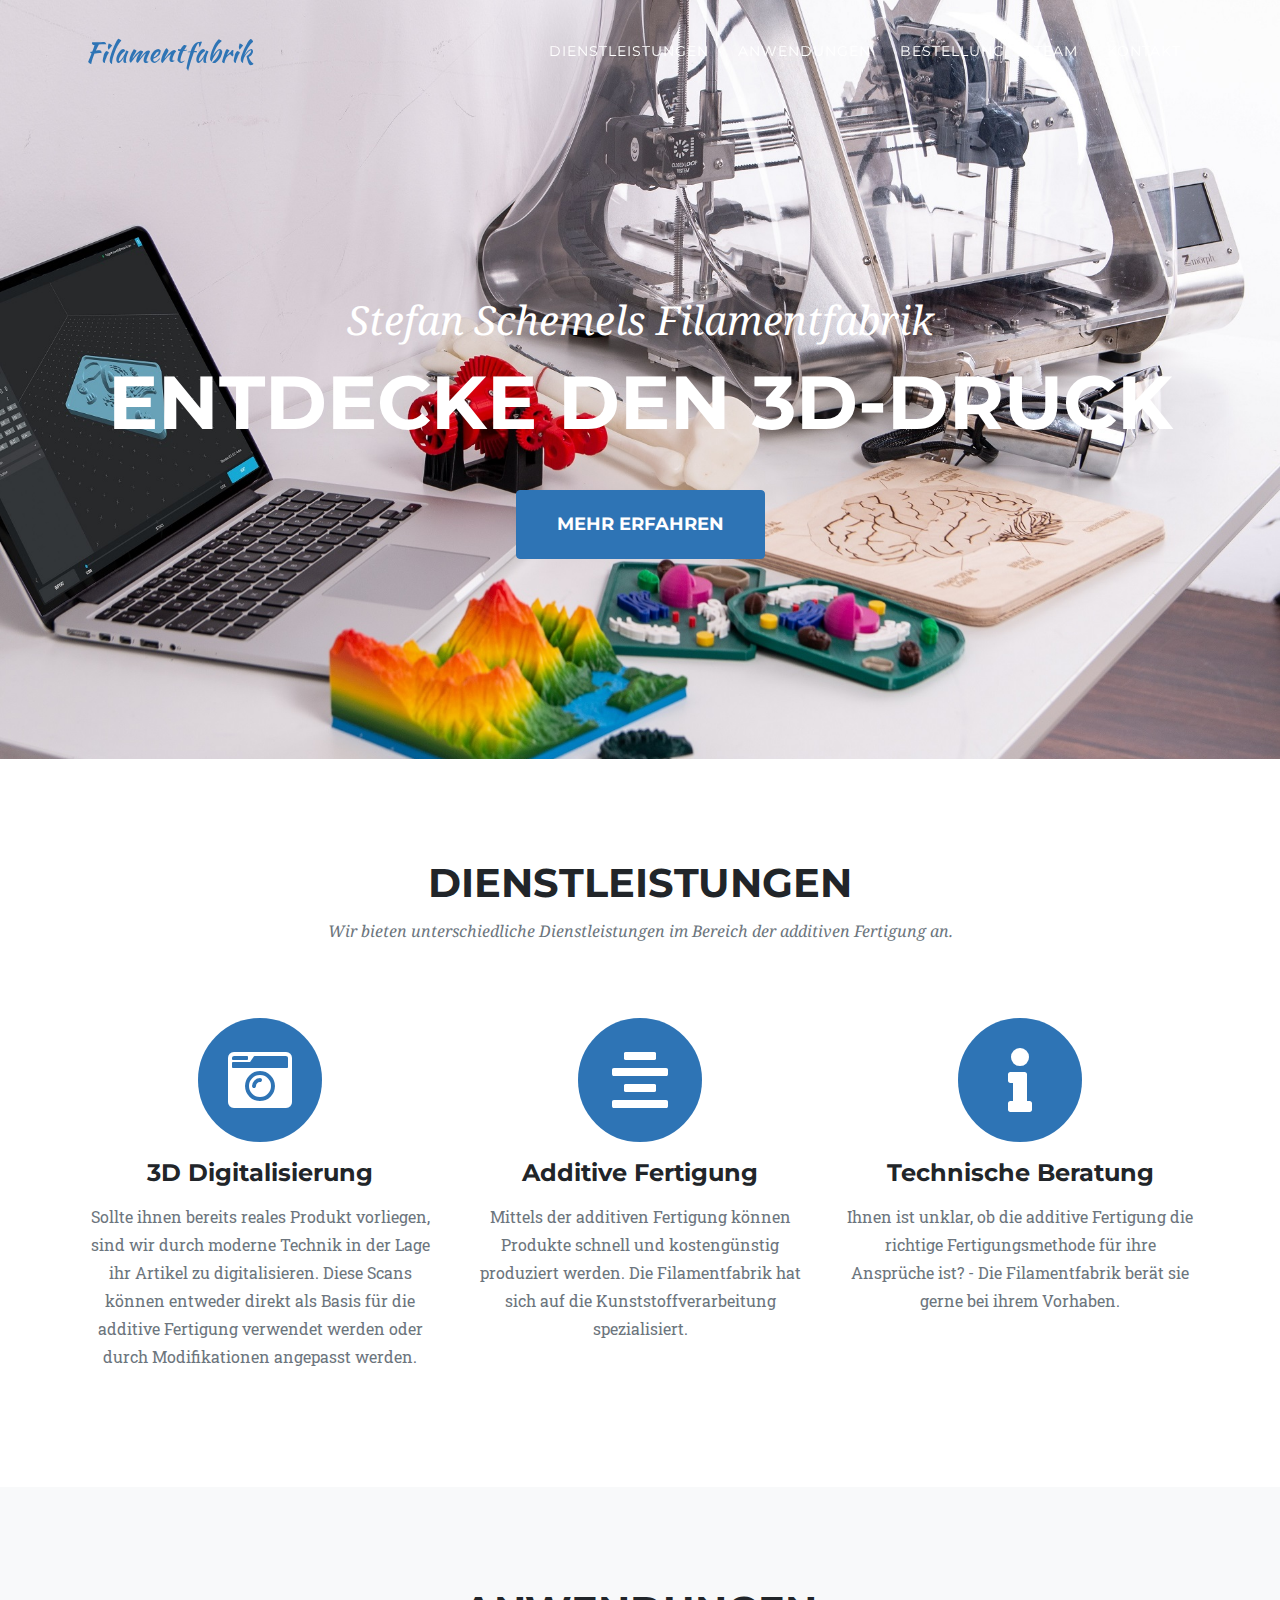
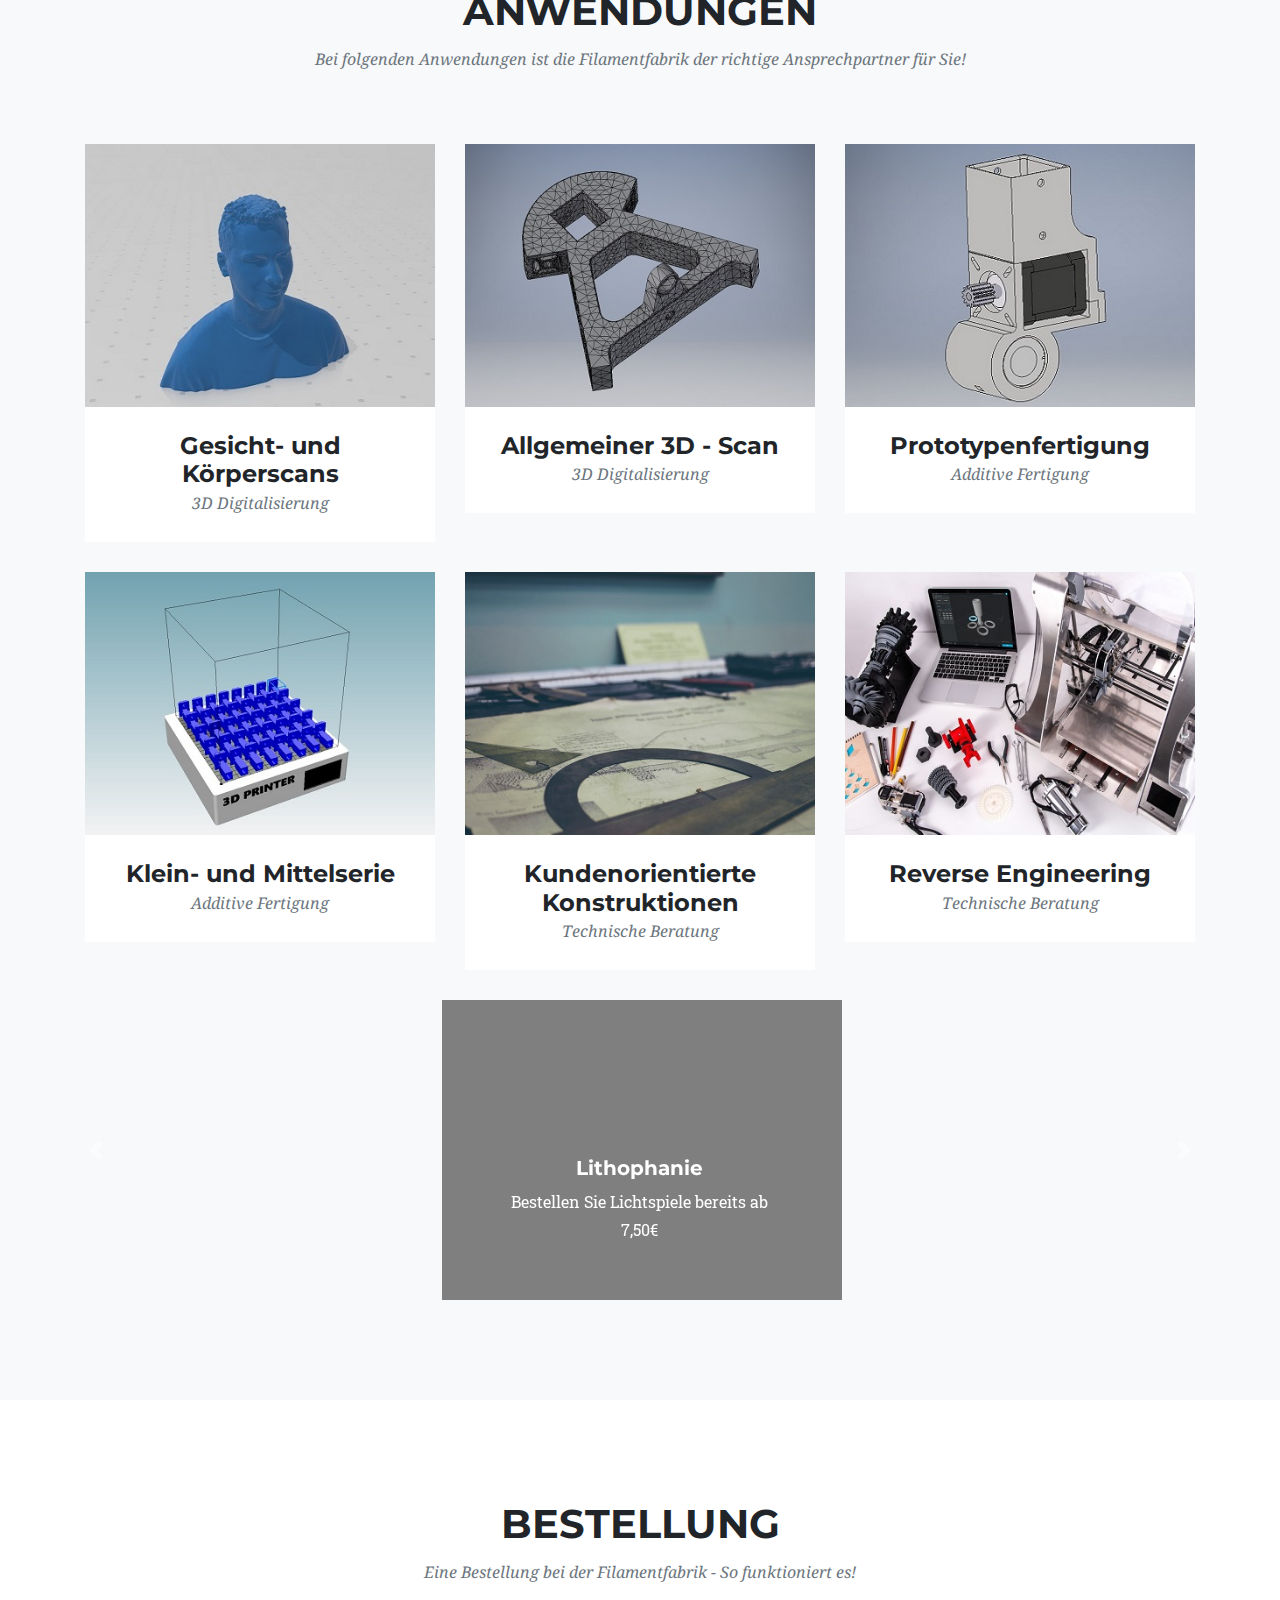
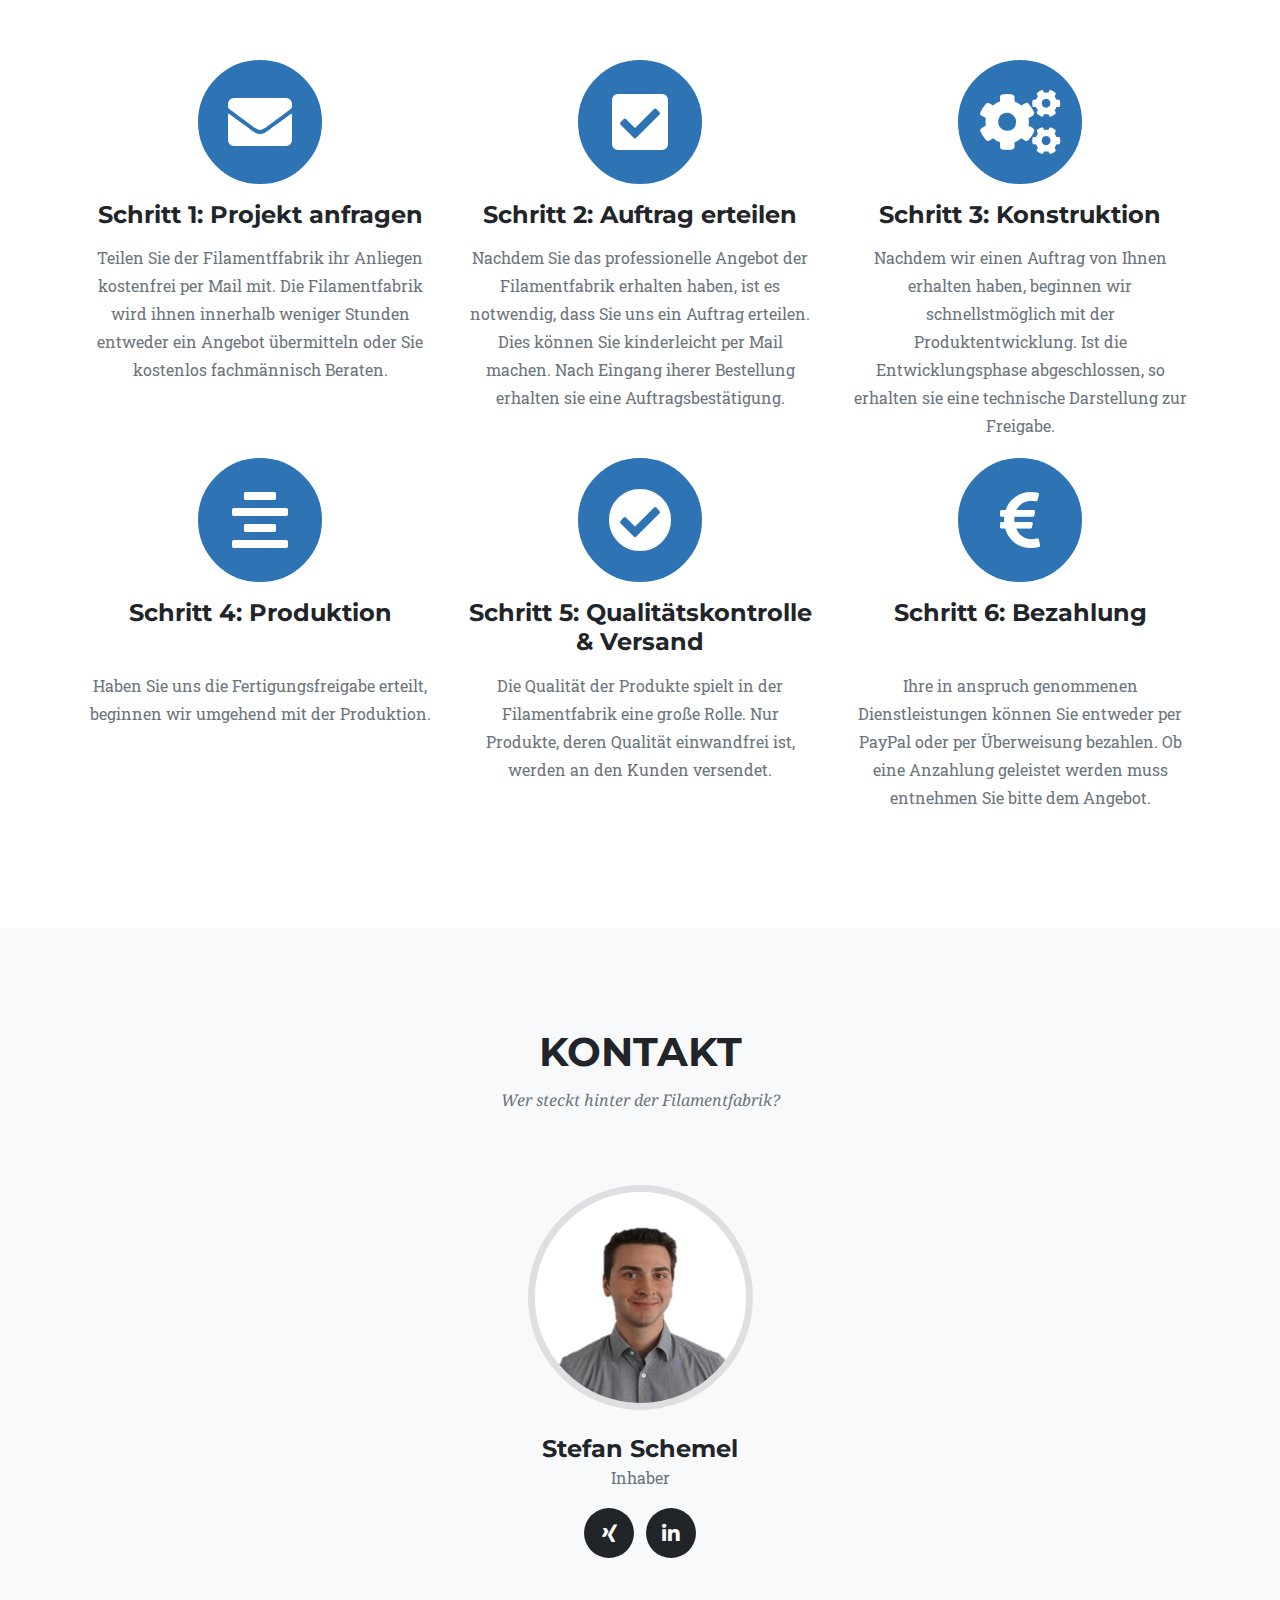
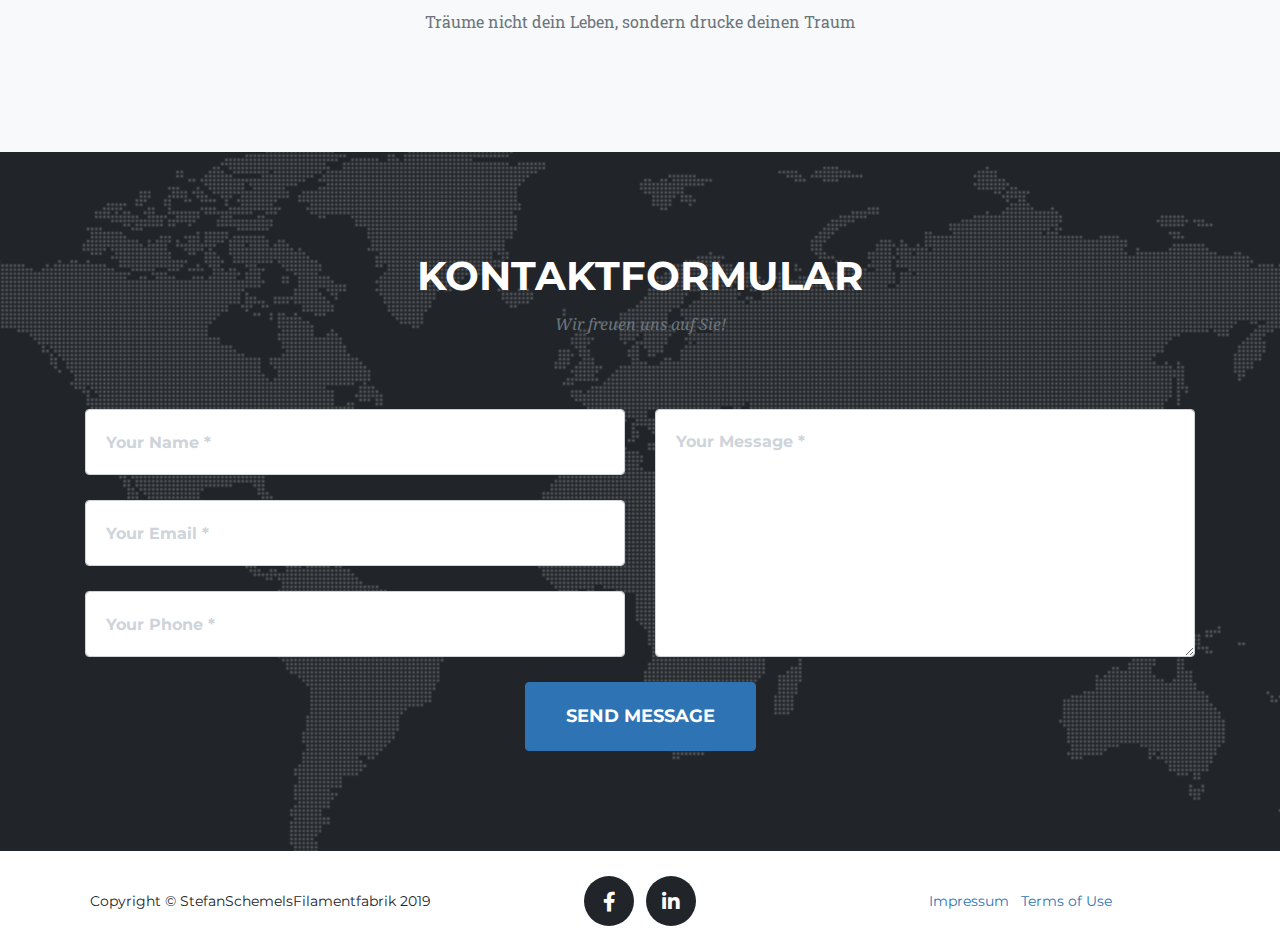
==== commit 8cef6d1b: "Modul5-6 Bilder" ====
--- a/index.html
+++ b/index.html
@@ -198,7 +198,7 @@
             <img class="img-fluid" src="img/portfolio/06-thumbnail.jpg" alt="">
           </a>
           <div class="portfolio-caption">
-            <h4>Schulungen</h4>
+            <h4>Reverse Engineering</h4>
             <p class="text-muted">Technische Beratung</p>
           </div>
         </div>
@@ -618,15 +618,10 @@
             <div class="col-lg-8 mx-auto">
               <div class="modal-body">
                 <!-- Project Details Go Here -->
-                <h2 class="text-uppercase">Project Name</h2>
-                <p class="item-intro text-muted">Lorem ipsum dolor sit amet consectetur.</p>
+                <h2 class="text-uppercase">Kundenorientierte Konstruktionen</h2>
+                <p class="item-intro text-muted">Wir stehen Ihnen bei technischen Problemen gerne zur Seite</p>
                 <img class="img-fluid d-block mx-auto" src="img/portfolio/05-full.jpg" alt="">
-                <p>Use this area to describe your project. Lorem ipsum dolor sit amet, consectetur adipisicing elit. Est blanditiis dolorem culpa incidunt minus dignissimos deserunt repellat aperiam quasi sunt officia expedita beatae cupiditate, maiores repudiandae, nostrum, reiciendis facere nemo!</p>
-                <ul class="list-inline">
-                  <li>Date: January 2017</li>
-                  <li>Client: Southwest</li>
-                  <li>Category: Website Design</li>
-                </ul>
+                <p>Sollten Sie ein technisches Anliegen oder eine Idee haben, stehen wir gerne für Sie als Partner bereit. Egal was Sie benötigen, wir werden gemeinsam eine technische Lösung für Ihr Problem finden. Teilen Sie uns einfach ihr Anliegen über das Konatktformular oder per Mail mit. </p>
                 <button class="btn btn-primary" data-dismiss="modal" type="button">
                   <i class="fas fa-times"></i>
                   Close Project</button>
@@ -652,15 +647,10 @@
             <div class="col-lg-8 mx-auto">
               <div class="modal-body">
                 <!-- Project Details Go Here -->
-                <h2 class="text-uppercase">Project Name</h2>
-                <p class="item-intro text-muted">Lorem ipsum dolor sit amet consectetur.</p>
+                <h2 class="text-uppercase">Reverse Engineering</h2>
+                <p class="item-intro text-muted">Alt gegen Neu</p>
                 <img class="img-fluid d-block mx-auto" src="img/portfolio/06-full.jpg" alt="">
-                <p>Use this area to describe your project. Lorem ipsum dolor sit amet, consectetur adipisicing elit. Est blanditiis dolorem culpa incidunt minus dignissimos deserunt repellat aperiam quasi sunt officia expedita beatae cupiditate, maiores repudiandae, nostrum, reiciendis facere nemo!</p>
-                <ul class="list-inline">
-                  <li>Date: January 2017</li>
-                  <li>Client: Window</li>
-                  <li>Category: Photography</li>
-                </ul>
+                <p>Reverse Engineering beschreibt einen umgekehrten Entwicklungsprozess. Hier wird ein bestehendes Bauteil analysiert und dessen Grundfunktionen extrahiert. <br /> Wir bieten Ihnen die Möglichkeit, bestehende Bauteile umgekehrt zu entwickeln, um die Funktionen oder Eigenschaften zu verbessern. <br /> Diese Art der Entwicklung hilft insbesonderen Oldtimer-Fans und Bastler, die ein gebrauchtes oder falsch ausgelegtes Ersatzteil in richtiger Qualität benötigen. <br /> Benötigen Sie ein Ersatzteil, welches vom Hersteller nicht mehr gefertihgt wird, zögern Sie nicht uns über das Kontaktformular zu kontaktieren.</p>
                 <button class="btn btn-primary" data-dismiss="modal" type="button">
                   <i class="fas fa-times"></i>
                   Close Project</button>
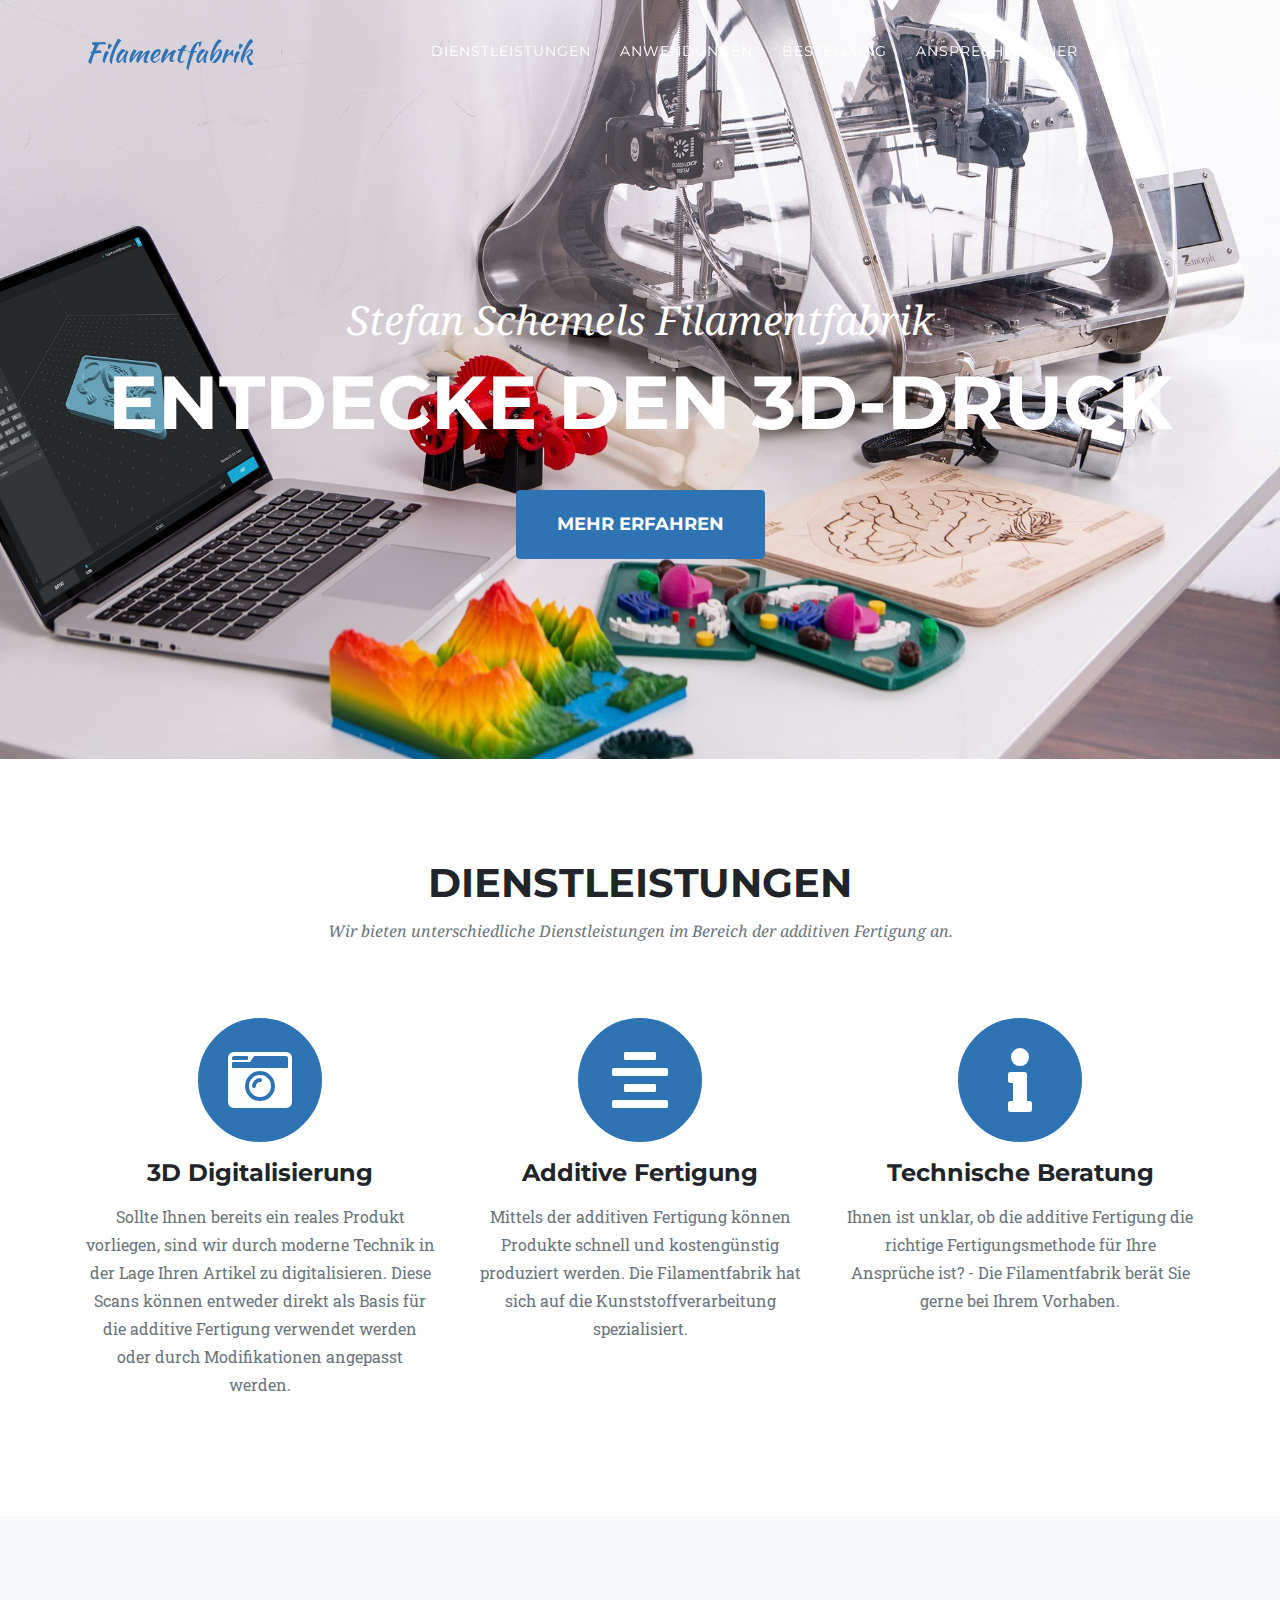
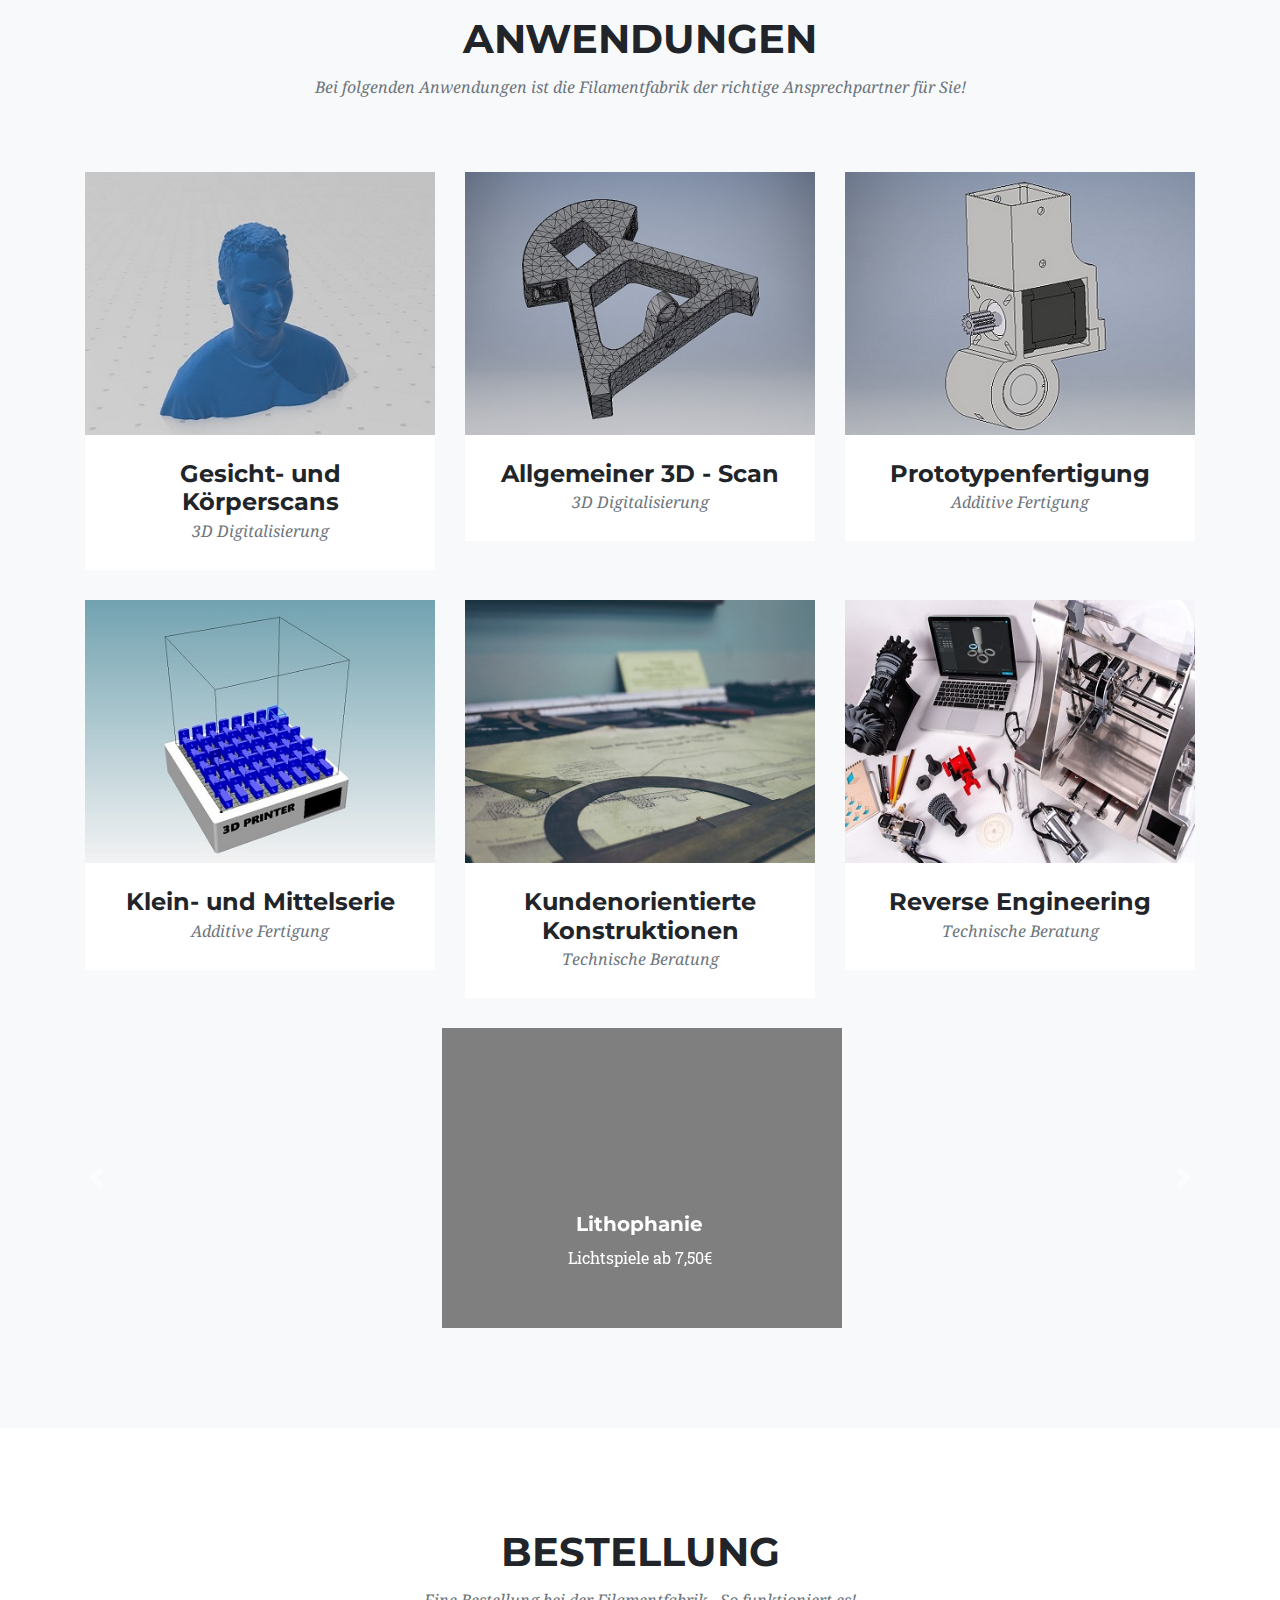
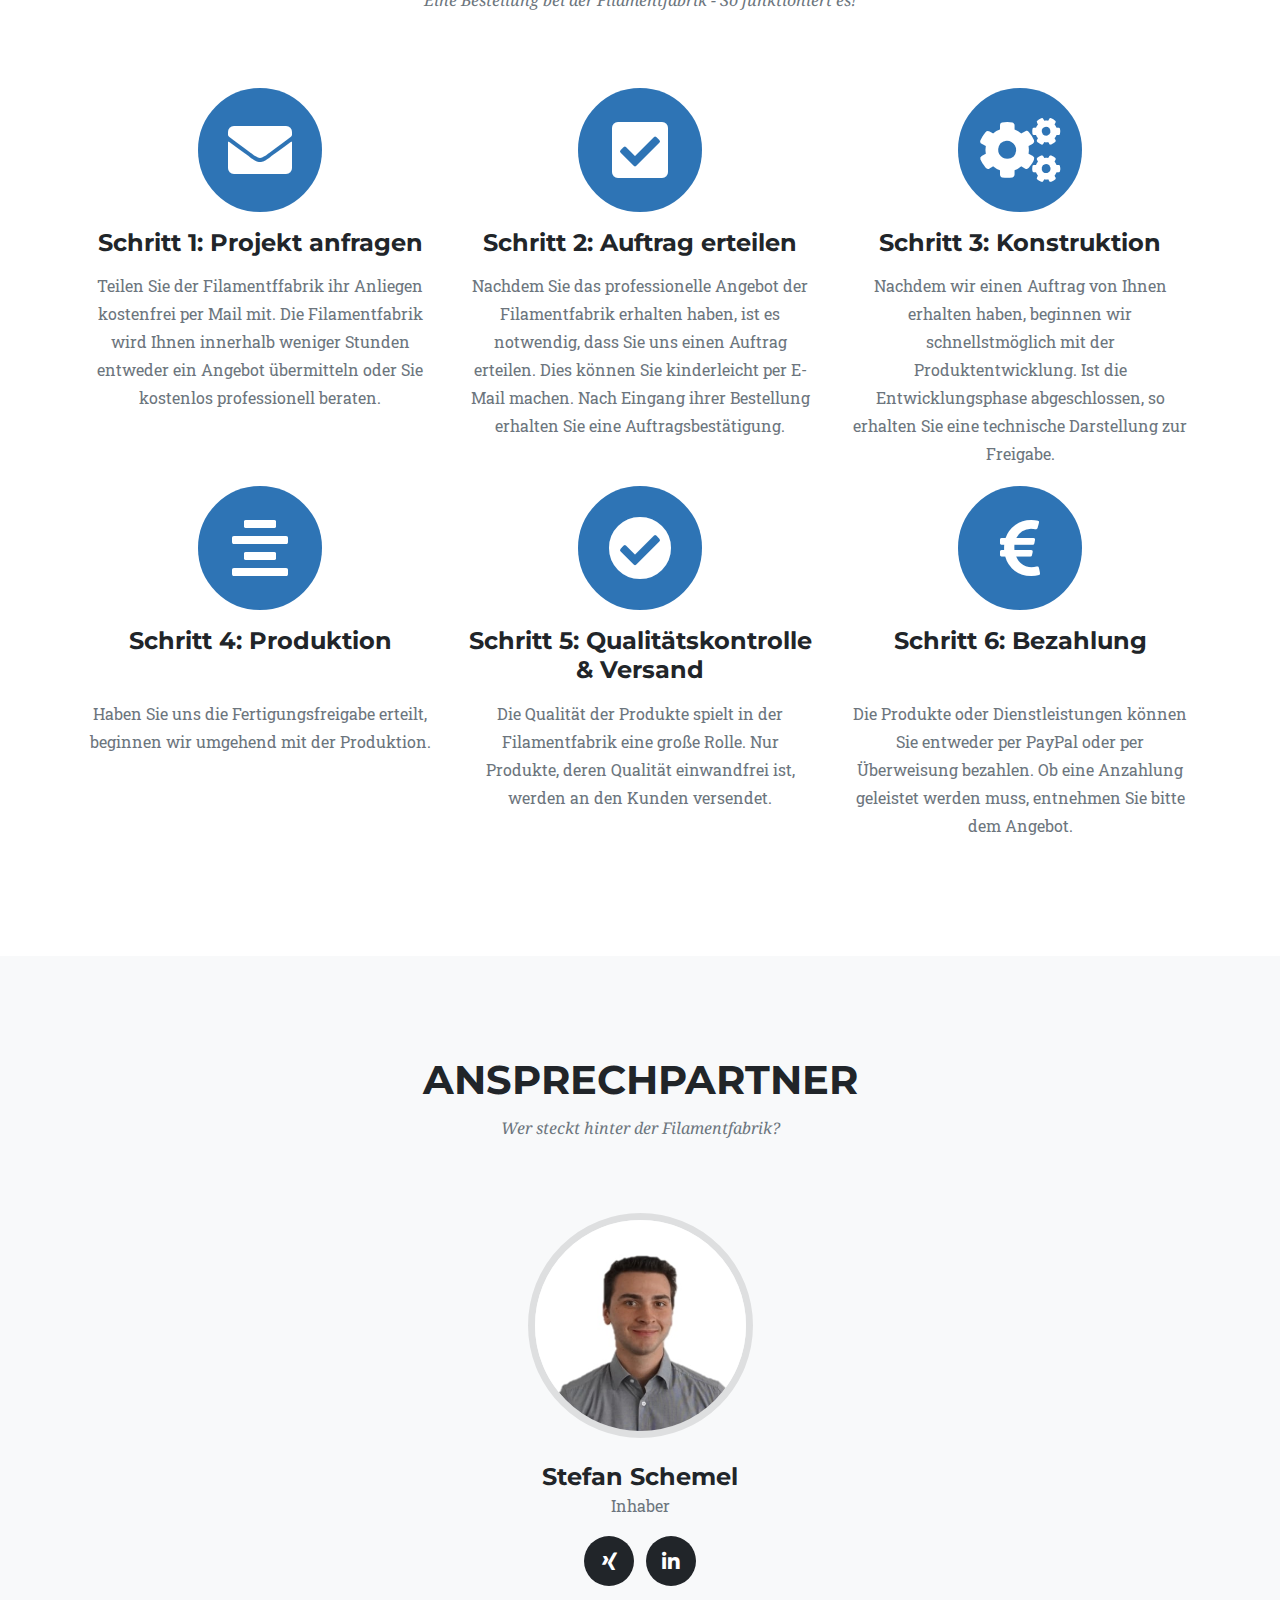
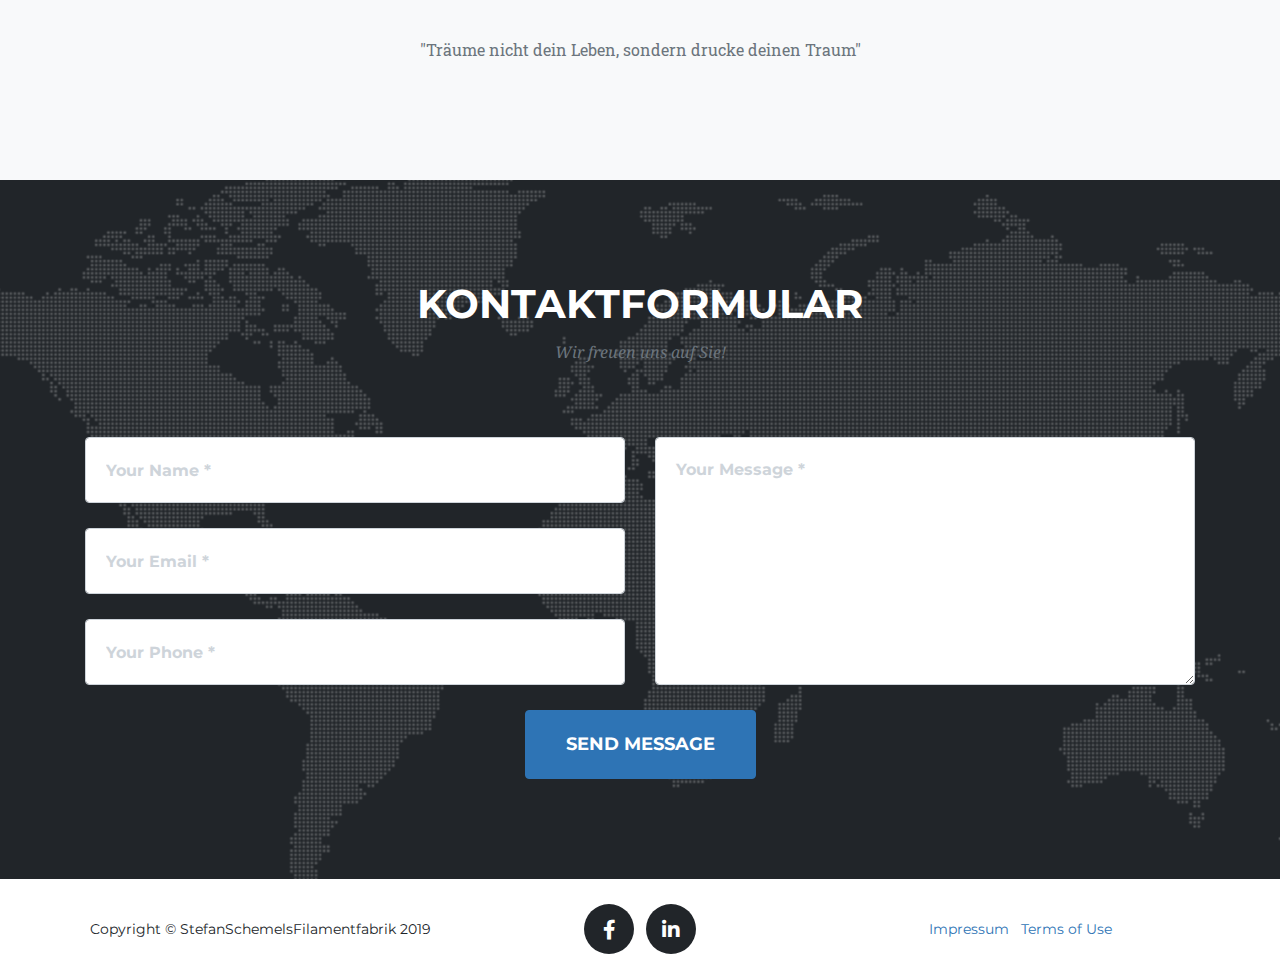
==== commit 77f92730: "Rechtschreibung" ====
--- a/index.html
+++ b/index.html
@@ -48,7 +48,7 @@
             <a class="nav-link js-scroll-trigger" href="#about">Bestellung</a>
           </li>
           <li class="nav-item">
-            <a class="nav-link js-scroll-trigger" href="#team">Team</a>
+            <a class="nav-link js-scroll-trigger" href="#team">Ansprechpartner</a>
           </li>
           <li class="nav-item">
             <a class="nav-link js-scroll-trigger" href="#contact">Kontakt </a>
@@ -86,7 +86,7 @@
             <i class="fas fa-camera-retro fa-stack-1x fa-inverse"></i>
           </span>
           <h4 class="service-heading">3D Digitalisierung</h4>
-          <p class="text-muted">Sollte ihnen bereits reales Produkt vorliegen, sind wir durch moderne Technik in der Lage ihr Artikel zu digitalisieren. Diese Scans können entweder direkt als Basis für die additive Fertigung verwendet werden oder durch Modifikationen angepasst werden. </p>
+          <p class="text-muted">Sollte Ihnen bereits ein reales Produkt vorliegen, sind wir durch moderne Technik in der Lage Ihren Artikel zu digitalisieren. Diese Scans können entweder direkt als Basis für die additive Fertigung verwendet werden oder durch Modifikationen angepasst werden. </p>
         </div>
         <div class="col-md-4">
           <span class="fa-stack fa-4x">
@@ -102,7 +102,7 @@
             <i class="fas fa-info fa-stack-1x fa-inverse"></i>
           </span>
           <h4 class="service-heading">Technische Beratung</h4>
-          <p class="text-muted">Ihnen ist unklar, ob die additive Fertigung die richtige Fertigungsmethode für ihre Ansprüche ist? - Die Filamentfabrik berät sie gerne bei ihrem Vorhaben.</p>
+          <p class="text-muted">Ihnen ist unklar, ob die additive Fertigung die richtige Fertigungsmethode für Ihre Ansprüche ist? - Die Filamentfabrik berät Sie gerne bei Ihrem Vorhaben.</p>
         </div>
       </div>
     </div>
@@ -217,21 +217,21 @@
       <img class="d-block w-40" src="img/Angebote/A1.jpg" alt="First slide">
         <div class="carousel-caption d-none d-md-block">
           <h5>Lithophanie</h5>
-          <p>Bestellen Sie Lichtspiele bereits ab 7,50€</p>
+          <p>Lichtspiele ab 7,50€</p>
           </div>
     </div>
     <div class="carousel-item"align=center>
       <img class="d-block w-40" src="img/Angebote/A2.jpg" alt="Second slide">
         <div class="carousel-caption d-none d-md-block">
-          <h5>Büste</h5>
-          <p>Büsten können Sie bei uns ab 15€ anfertigen lassen.</p>
+          <h5>Gesicht- und Körperscans</h5>
+          <p>ab 15€</p>
           </div>
     </div>
     <div class="carousel-item" align=center>
       <img class="d-block w-30" src="img/Angebote/A3.jpg" alt="Third slide" >
           <div class="carousel-caption d-none d-md-block">
           <h5>Funktionsteile</h5>
-          <p>Zahnräder, Abdeckwerkzeuge oder Montagehilfen - Gerne erstellen wir ein persönliches Angebot für Sie.</p>
+          <p>Zahnräder, Abdeckwerkzeuge usw.</p>
           </div>
     </div>
   </div>
@@ -264,7 +264,7 @@
             <i class="fas fa-envelope fa-stack-1x fa-inverse"></i>
           </span>
           <h4 class="service-heading">Schritt 1: Projekt anfragen</h4>
-          <p class="text-muted">Teilen Sie der Filamentffabrik ihr Anliegen kostenfrei per Mail mit. Die Filamentfabrik wird ihnen innerhalb weniger Stunden entweder ein Angebot übermitteln oder Sie kostenlos fachmännisch Beraten. </p>
+          <p class="text-muted">Teilen Sie der Filamentffabrik ihr Anliegen kostenfrei per Mail mit. Die Filamentfabrik wird Ihnen innerhalb weniger Stunden entweder ein Angebot übermitteln oder Sie kostenlos professionell beraten. </p>
         </div>
         <div class="col-md-4">
           <span class="fa-stack fa-4x">
@@ -272,7 +272,7 @@
             <i class="fas fa-check-square fa-stack-1x fa-inverse"></i>
           </span>
           <h4 class="service-heading">Schritt 2: Auftrag erteilen</h4>
-          <p class="text-muted">Nachdem Sie das professionelle Angebot der Filamentfabrik erhalten haben, ist es notwendig, dass Sie uns ein Auftrag erteilen. Dies können Sie kinderleicht per Mail machen. Nach Eingang iherer Bestellung erhalten sie eine Auftragsbestätigung.</p>
+          <p class="text-muted">Nachdem Sie das professionelle Angebot der Filamentfabrik erhalten haben, ist es notwendig, dass Sie uns einen Auftrag erteilen. Dies können Sie kinderleicht per E-Mail machen. Nach Eingang ihrer Bestellung erhalten Sie eine Auftragsbestätigung.</p>
         </div>
         <div class="col-md-4">
           <span class="fa-stack fa-4x">
@@ -280,7 +280,7 @@
             <i class="fas fa-cogs fa-stack-1x fa-inverse"></i>
           </span>
           <h4 class="service-heading">Schritt 3: Konstruktion</h4>
-          <p class="text-muted">Nachdem wir einen Auftrag von Ihnen erhalten haben, beginnen wir schnellstmöglich mit der Produktentwicklung. Ist die Entwicklungsphase abgeschlossen, so erhalten sie eine technische Darstellung zur Freigabe. </p>
+          <p class="text-muted">Nachdem wir einen Auftrag von Ihnen erhalten haben, beginnen wir schnellstmöglich mit der Produktentwicklung. Ist die Entwicklungsphase abgeschlossen, so erhalten Sie eine technische Darstellung zur Freigabe. </p>
         </div>
         <div class="col-md-4">
           <span class="fa-stack fa-4x">
@@ -304,7 +304,7 @@
             <i class="fas fa-euro-sign fa-stack-1x fa-inverse"></i>
           </span>
           <h4 class="service-heading">Schritt 6: Bezahlung<br> <br></h4>
-          <p class="text-muted">Ihre in anspruch genommenen Dienstleistungen können Sie entweder per PayPal oder per Überweisung bezahlen. Ob eine Anzahlung geleistet werden muss entnehmen Sie bitte dem Angebot.</p>
+          <p class="text-muted">Die Produkte oder Dienstleistungen können Sie entweder per PayPal oder per Überweisung bezahlen. Ob eine Anzahlung geleistet werden muss, entnehmen Sie bitte dem Angebot.</p>
         </div>
       </div>
 
@@ -316,7 +316,7 @@
     <div class="container">
       <div class="row">
         <div class="col-lg-12 text-center">
-          <h2 class="section-heading text-uppercase">Kontakt</h2>
+          <h2 class="section-heading text-uppercase">Ansprechpartner</h2>
           <h3 class="section-subheading text-muted">Wer steckt hinter der Filamentfabrik?</h3>
         </div>
       </div>
@@ -343,7 +343,7 @@
       </div>
       <div class="row">
         <div class="col-lg-8 mx-auto text-center">
-          <p class="large text-muted">Träume nicht dein Leben, sondern drucke deinen Traum</p>
+          <p class="large text-muted">"Träume nicht dein Leben, sondern drucke deinen Traum"</p>
         </div>
       </div>
     </div>
@@ -476,12 +476,12 @@
               <div class="modal-body">
                 <!-- Project Details Go Here -->
                 <h2 class="text-uppercase">Gesicht- und Körperscans</h2>
-                <p class="item-intro text-muted">Digitalisieren Sie sich selbst - oder ihren Liebsten</p>
+                <p class="item-intro text-muted">Digitalisieren Sie sich selbst - oder ihre Liebsten</p>
                 <img class="img-fluid d-block mx-auto" src="img/portfolio/01-full.jpg" alt="">
-                <p>Mittels eines 3D - Scans können Gesichts- und Körperstrukturen digitalisiert werden. Diese Dateien können unterschiedlich verwendet werden. Die Filamentfabrik beschäftigt sich derzeit lediglich mit dem Erstellen von personalisierten 3D - Figuren. Sollten Sie Interesse an einer personalisierten 3D - Figur haben, können sie uns gerne über das Kontaktformular kontaktieren und einen Termin vereinbaren.  </p>
+                <p>Mittels eines 3D - Scans können Gesichts- und Körperstrukturen digitalisiert werden. Diese Dateien können unterschiedlich verwendet werden. Die Filamentfabrik beschäftigt sich derzeit lediglich mit dem Erstellen von personalisierten 3D - Figuren. Sollten Sie Interesse an einer personalisierten 3D - Figur haben, können Sie uns gerne über das Kontaktformular kontaktieren und einen Termin vereinbaren.  </p>
                 <ul class="list-inline">
-                  <li>Ort: Nach absprache</li>
-                  <li>Dauer des Scans: ca. 20 Minuten</li>
+                  <li>Ort: Nach Absprache</li>
+                  <li>Dauer des Scans: ca. 25 Minuten</li>
                   <li></li>
                 </ul>
                 <button class="btn btn-primary" data-dismiss="modal" type="button">
@@ -510,9 +510,9 @@
               <div class="modal-body">
                 <!-- Project Details Go Here -->
                 <h2 class="text-uppercase">Allgemeiner 3D - Scan</h2>
-                <p class="item-intro text-muted">Kopieren Sie ihre lieblings Gegenstände</p>
+                <p class="item-intro text-muted">Kopieren Sie ihre Lieblingsgegenstände</p>
                 <img class="img-fluid d-block mx-auto" src="img/portfolio/02-full.jpg" alt="">
-                <p>Nicht nur die Köper von Menschen können mittels 3D - Scans digitalisiert werden. Es ist ebenso möglich Tiere oder Ihre Lieblingsgegenstände zu digitalisiern und zu kopieren. Hunde, Katzen, Fasnachtsmasekn oder auch eine simple Tasse eignen sich hervorragend zum kopieren.</p>
+                <p>Nicht nur die Köper von Menschen können mittels 3D - Scans digitalisiert werden. Es ist ebenso möglich Tiere oder ihre Lieblingsgegenstände zu digitalisieren und zu kopieren. Hunde, Katzen, Fasnachtsmasken oder auch eine simple Tasse eignen sich hervorragend als Vorlage.</p>
                 <ul class="list-inline">
                   <li>3D - Scans für Lebewesen</li>
                   <li>Ort: Nach Absprache</li>
@@ -552,7 +552,7 @@
                 <h2 class="text-uppercase">Prototypenfertigung</h2>
                 <p class="item-intro text-muted">Testen Sie ihre Idee auf Funkionalität</p>
                 <img class="img-fluid d-block mx-auto" src="img/portfolio/03-full.jpg" alt="">
-                <p>Die Fertigung eines Prototyps ist die ideale Lösung ein Mechanismus oder ein Produkt auf dessen Funktionalität zu prüfen. Leider ist die Prototypenfertigung meistens mit erheblichen Kosten verbunden, was viele Menschen davon Abhält ihren Traum zu verwirklichen. Die Filamentfabrik bietet ihnen unschlagbare Preise für die Fertigung ihres Prototypens.</p>
+                <p>Die Fertigung eines Prototyps bzw. Erstmusters ist die ideale Lösung ein Mechanismus oder ein Produkt auf dessen Funktionalität zu prüfen. Leider ist die Prototypenfertigung meistens mit erheblichen Kosten verbunden, was viele Menschen davon abhält ihren Traum zu verwirklichen. Die Filamentfabrik bietet ihnen unschlagbare Preise für die Fertigung ihres Prototypens.</p>
 
                 <ul class="list-inline">
                   <li>Versand: DHL</li>
@@ -587,7 +587,7 @@
                 <h2 class="text-uppercase">Klein- und Mittelserie</h2>
                 <p class="item-intro text-muted">Werden Sie zum Macher</p>
                 <img class="img-fluid d-block mx-auto" src="img/portfolio/04-full.jpg" alt="">
-                <p>Sie haben bereits ein marktreifes Produkt entwickelt, suchen jedoch noch eine Möglichkeit das Produkt zu fertigen? - Dann sind Sie bei der Filamentfabrik genau richtig. Wir übernehemn die gesamte Fertigung Ihres Produkts. Egal ob Klein- oder Mittelserie. Fragen Sie uns einfach nach einem unverbindlichen Angebot.</p>
+                <p>Sie haben bereits ein marktreifes Produkt entwickelt, suchen jedoch noch eine Möglichkeit das Produkt zu fertigen? - Dann sind Sie bei der Filamentfabrik genau richtig. Wir übernehmen die gesamte Fertigung Ihres Produkts, egal ob Klein- oder Mittelserie. Fragen Sie uns einfach nach einem unverbindlichen Angebot.</p>
                 <ul class="list-inline">
                   <li>Versand: DHL</li>
                   <li>Fertigungsdauer: Abhängig vom Auftragsvolumen</li>
@@ -621,10 +621,10 @@
                 <h2 class="text-uppercase">Kundenorientierte Konstruktionen</h2>
                 <p class="item-intro text-muted">Wir stehen Ihnen bei technischen Problemen gerne zur Seite</p>
                 <img class="img-fluid d-block mx-auto" src="img/portfolio/05-full.jpg" alt="">
-                <p>Sollten Sie ein technisches Anliegen oder eine Idee haben, stehen wir gerne für Sie als Partner bereit. Egal was Sie benötigen, wir werden gemeinsam eine technische Lösung für Ihr Problem finden. Teilen Sie uns einfach ihr Anliegen über das Konatktformular oder per Mail mit. </p>
+                <p>Sollten Sie ein technisches Anliegen oder eine Idee haben, stehen wir gerne für Sie als Partner bereit. Egal was Sie benötigen, wir werden gemeinsam eine technische Lösung für ihr Problem finden. Teilen Sie uns einfach ihr Anliegen über das Konatktformular oder per E-Mail mit. </p>
                 <button class="btn btn-primary" data-dismiss="modal" type="button">
                   <i class="fas fa-times"></i>
-                  Close Project</button>
+                  Zurück</button>
               </div>
             </div>
           </div>
@@ -650,10 +650,10 @@
                 <h2 class="text-uppercase">Reverse Engineering</h2>
                 <p class="item-intro text-muted">Alt gegen Neu</p>
                 <img class="img-fluid d-block mx-auto" src="img/portfolio/06-full.jpg" alt="">
-                <p>Reverse Engineering beschreibt einen umgekehrten Entwicklungsprozess. Hier wird ein bestehendes Bauteil analysiert und dessen Grundfunktionen extrahiert. <br /> Wir bieten Ihnen die Möglichkeit, bestehende Bauteile umgekehrt zu entwickeln, um die Funktionen oder Eigenschaften zu verbessern. <br /> Diese Art der Entwicklung hilft insbesonderen Oldtimer-Fans und Bastler, die ein gebrauchtes oder falsch ausgelegtes Ersatzteil in richtiger Qualität benötigen. <br /> Benötigen Sie ein Ersatzteil, welches vom Hersteller nicht mehr gefertihgt wird, zögern Sie nicht uns über das Kontaktformular zu kontaktieren.</p>
+                <p>Reverse Engineering beschreibt einen umgekehrten Entwicklungsprozess. Hier wird ein bestehendes Bauteil analysiert und dessen Grundfunktionen extrahiert. <br /> Wir bieten Ihnen die Möglichkeit, bestehende Bauteile umgekehrt zu entwickeln, um die Funktionen oder Eigenschaften zu verbessern. <br /> Diese Art der Entwicklung hilft vorallem Oldtimer-Fans und Bastler, die ein gebrauchtes oder falsch ausgelegtes Ersatzteil in richtiger Qualität benötigen. <br /> Benötigen Sie ein Ersatzteil, welches vom Hersteller nicht mehr gefertigt wird, zögern Sie nicht uns über das Kontaktformular zu kontaktieren.</p>
                 <button class="btn btn-primary" data-dismiss="modal" type="button">
                   <i class="fas fa-times"></i>
-                  Close Project</button>
+                  Zurück</button>
               </div>
             </div>
           </div>
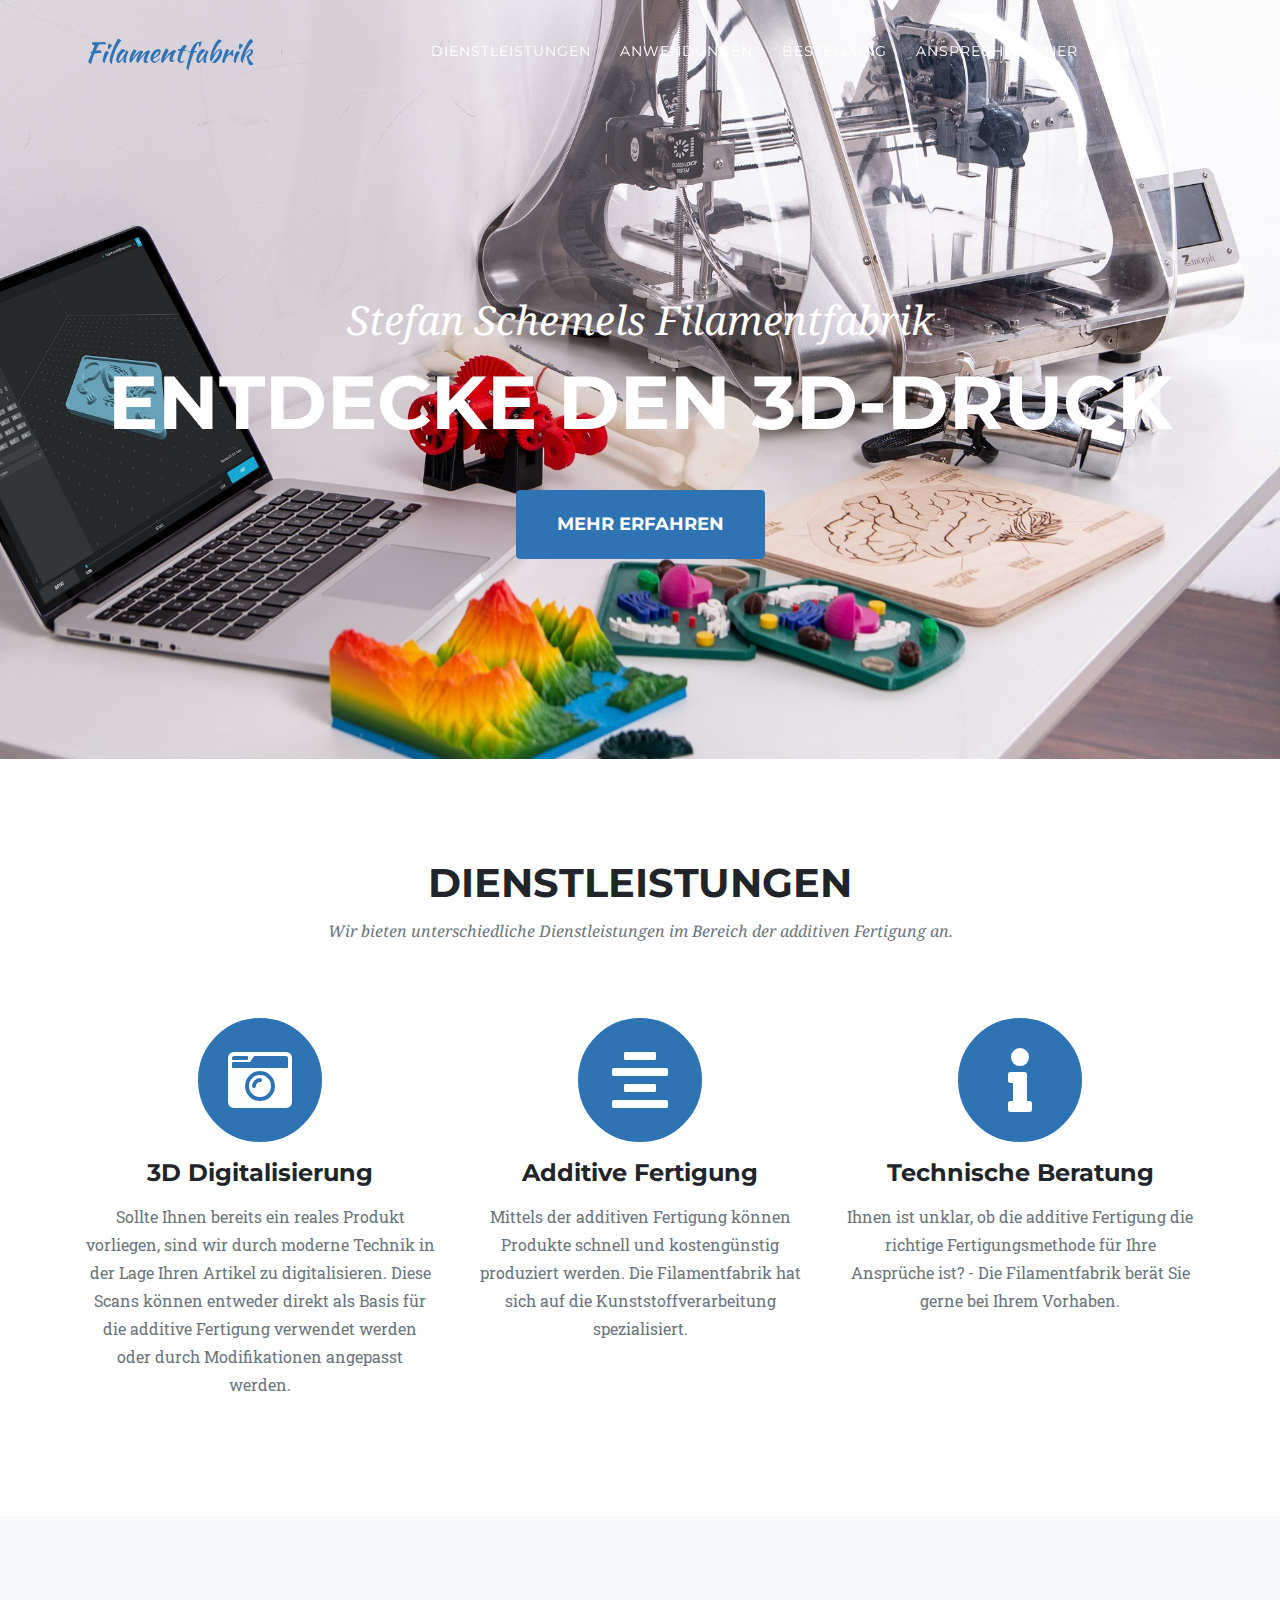
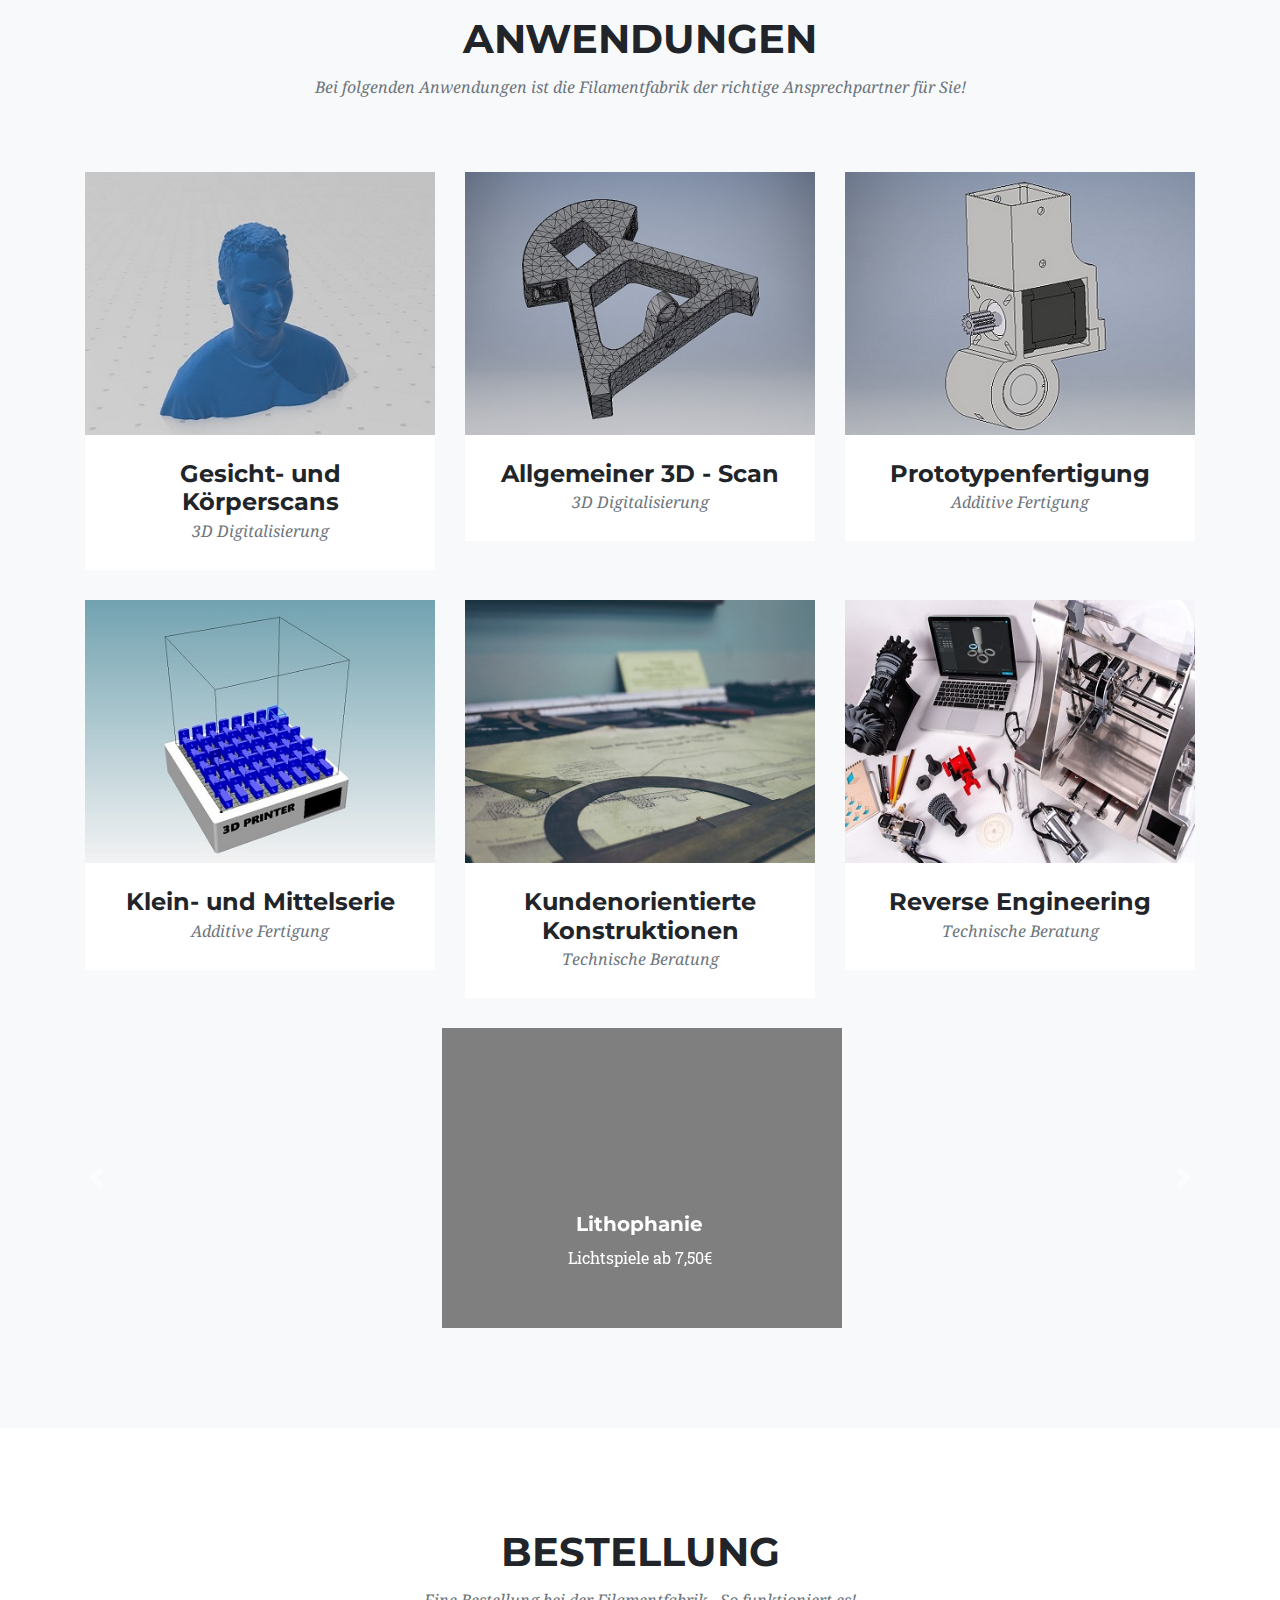
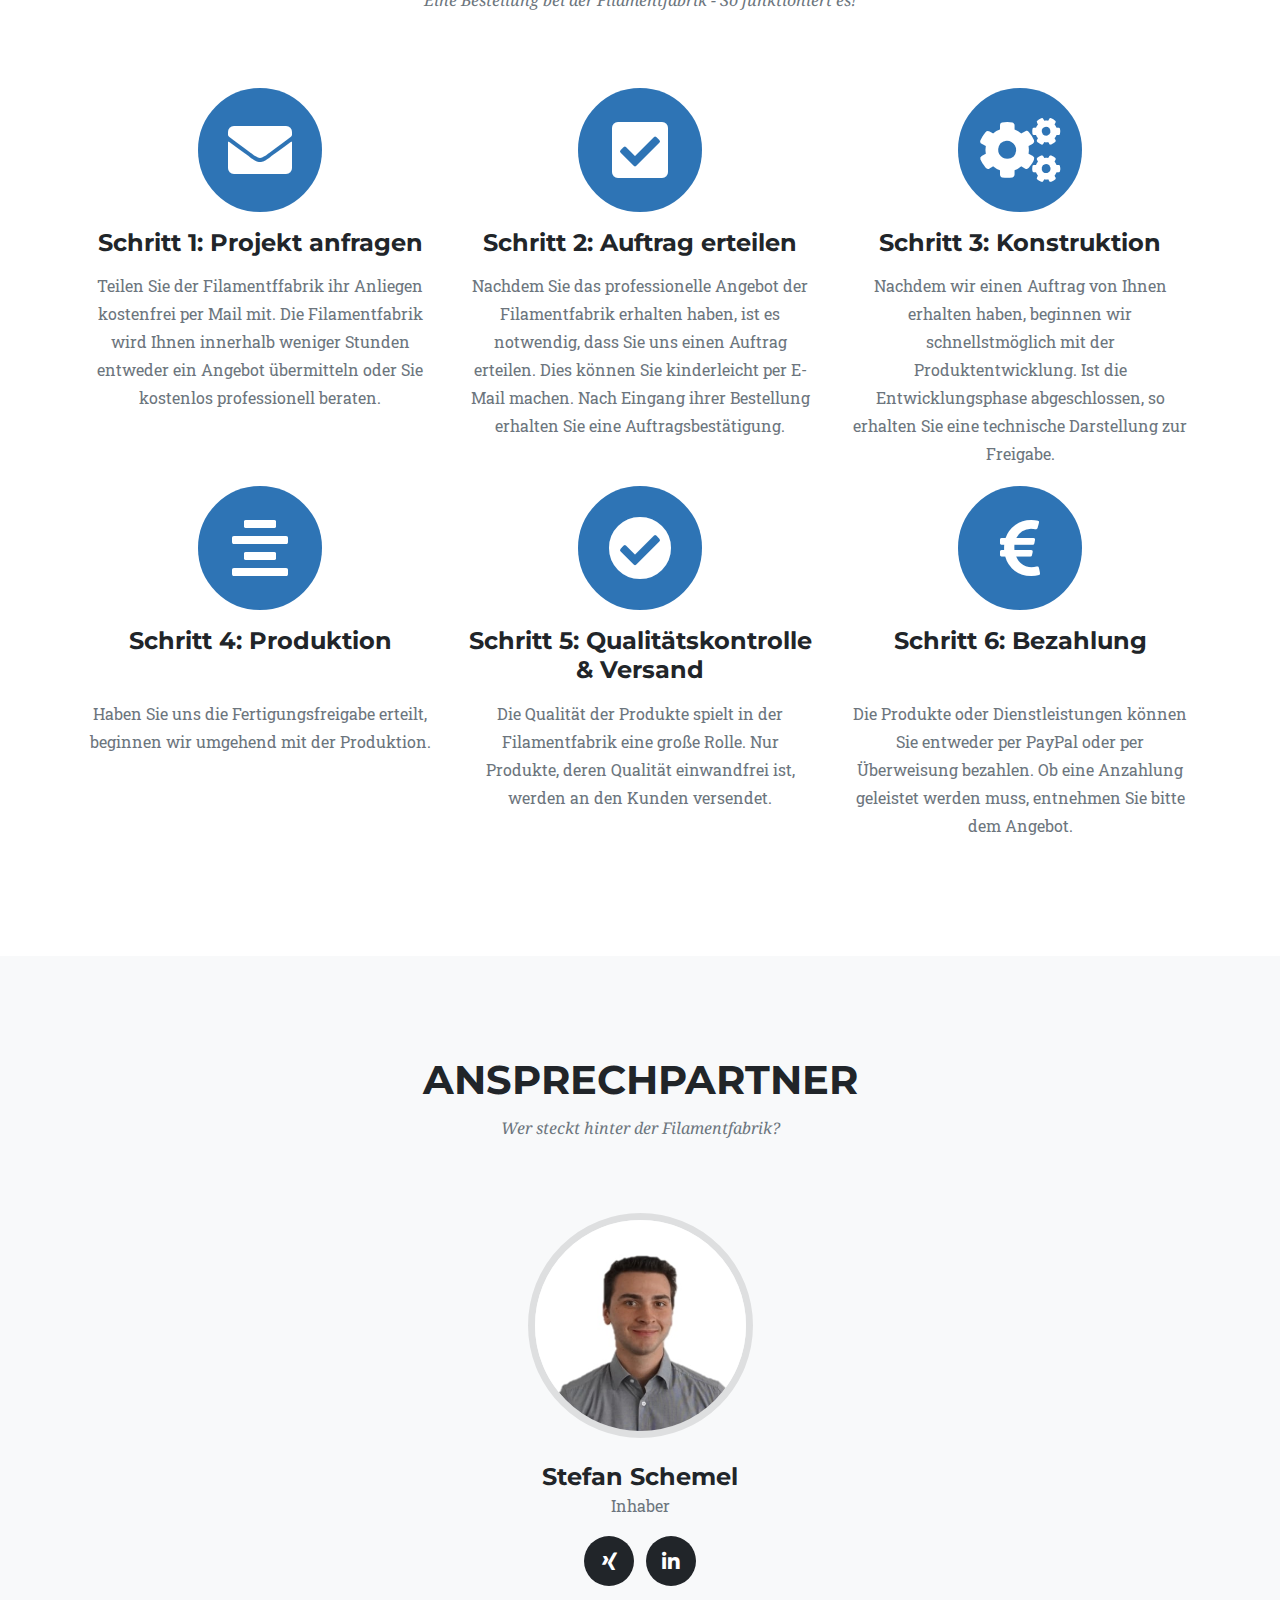
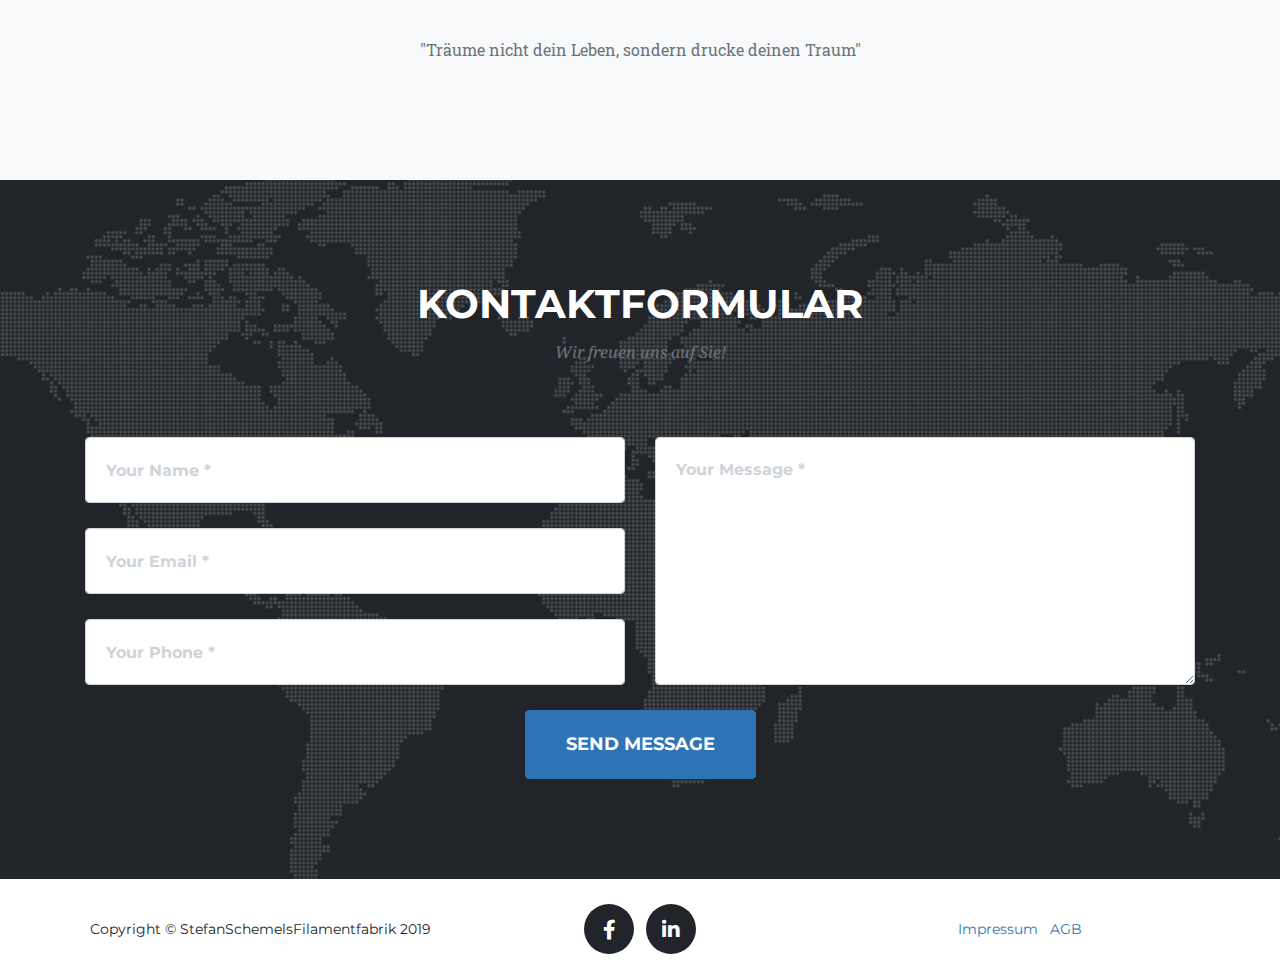
==== commit ef69a86a: "AGB" ====
--- a/index.html
+++ b/index.html
@@ -451,7 +451,7 @@
               <a class="portfolio-link" data-toggle="modal" href="#portfolioModal7">Impressum</a>
             </li>
             <li class="list-inline-item">
-              <a href="#">Terms of Use</a>
+              <a class="portfolio-link" data-toggle="modal" href="#portfolioModal8">AGB</a>
             </li>
           </ul>
         </div>
@@ -785,6 +785,34 @@
     </div>
   </div>
 
+  <!-- Terms of use -->
+  <div class="portfolio-modal modal fade" id="portfolioModal8" tabindex="-1" role="dialog" aria-hidden="true">
+    <div class="modal-dialog">
+      <div class="modal-content">
+        <div class="close-modal" data-dismiss="modal">
+          <div class="lr">
+            <div class="rl"></div>
+          </div>
+        </div>
+        <div class="container">
+          <div class="row">
+            <div class="col-lg-8 mx-auto">
+              <div class="modal-body">
+                <!-- Project Details Go Here -->
+                <img class="img-fluid d-block mx-auto" src="img/AGB/1)Allgemeine Geschäftsbedingungen des Kleingewerbes1.jpg" alt="">
+                <img class="img-fluid d-block mx-auto" src="img/AGB/2)Allgemeine Geschäftsbedingungen des Kleingewerbes2.jpg" alt="">
+                <img class="img-fluid d-block mx-auto" src="img/AGB/3)Allgemeine Geschäftsbedingungen des Kleingewerbes3.jpg" alt="">
+                <img class="img-fluid d-block mx-auto" src="img/AGB/4)Allgemeine Geschäftsbedingungen des Kleingewerbes4.jpg" alt="">
+                <img class="img-fluid d-block mx-auto" src="img/AGB/5)Allgemeine Geschäftsbedingungen des Kleingewerbes5.jpg" alt="">
+                <img class="img-fluid d-block mx-auto" src="img/AGB/6)Allgemeine Geschäftsbedingungen des Kleingewerbes6.jpg" alt="">
+              </div>
+            </div>
+          </div>
+        </div>
+      </div>
+    </div>
+  </div>
+
   <!-- Bootstrap core JavaScript -->
   <script src="vendor/jquery/jquery.min.js"></script>
   <script src="vendor/bootstrap/js/bootstrap.bundle.min.js"></script>
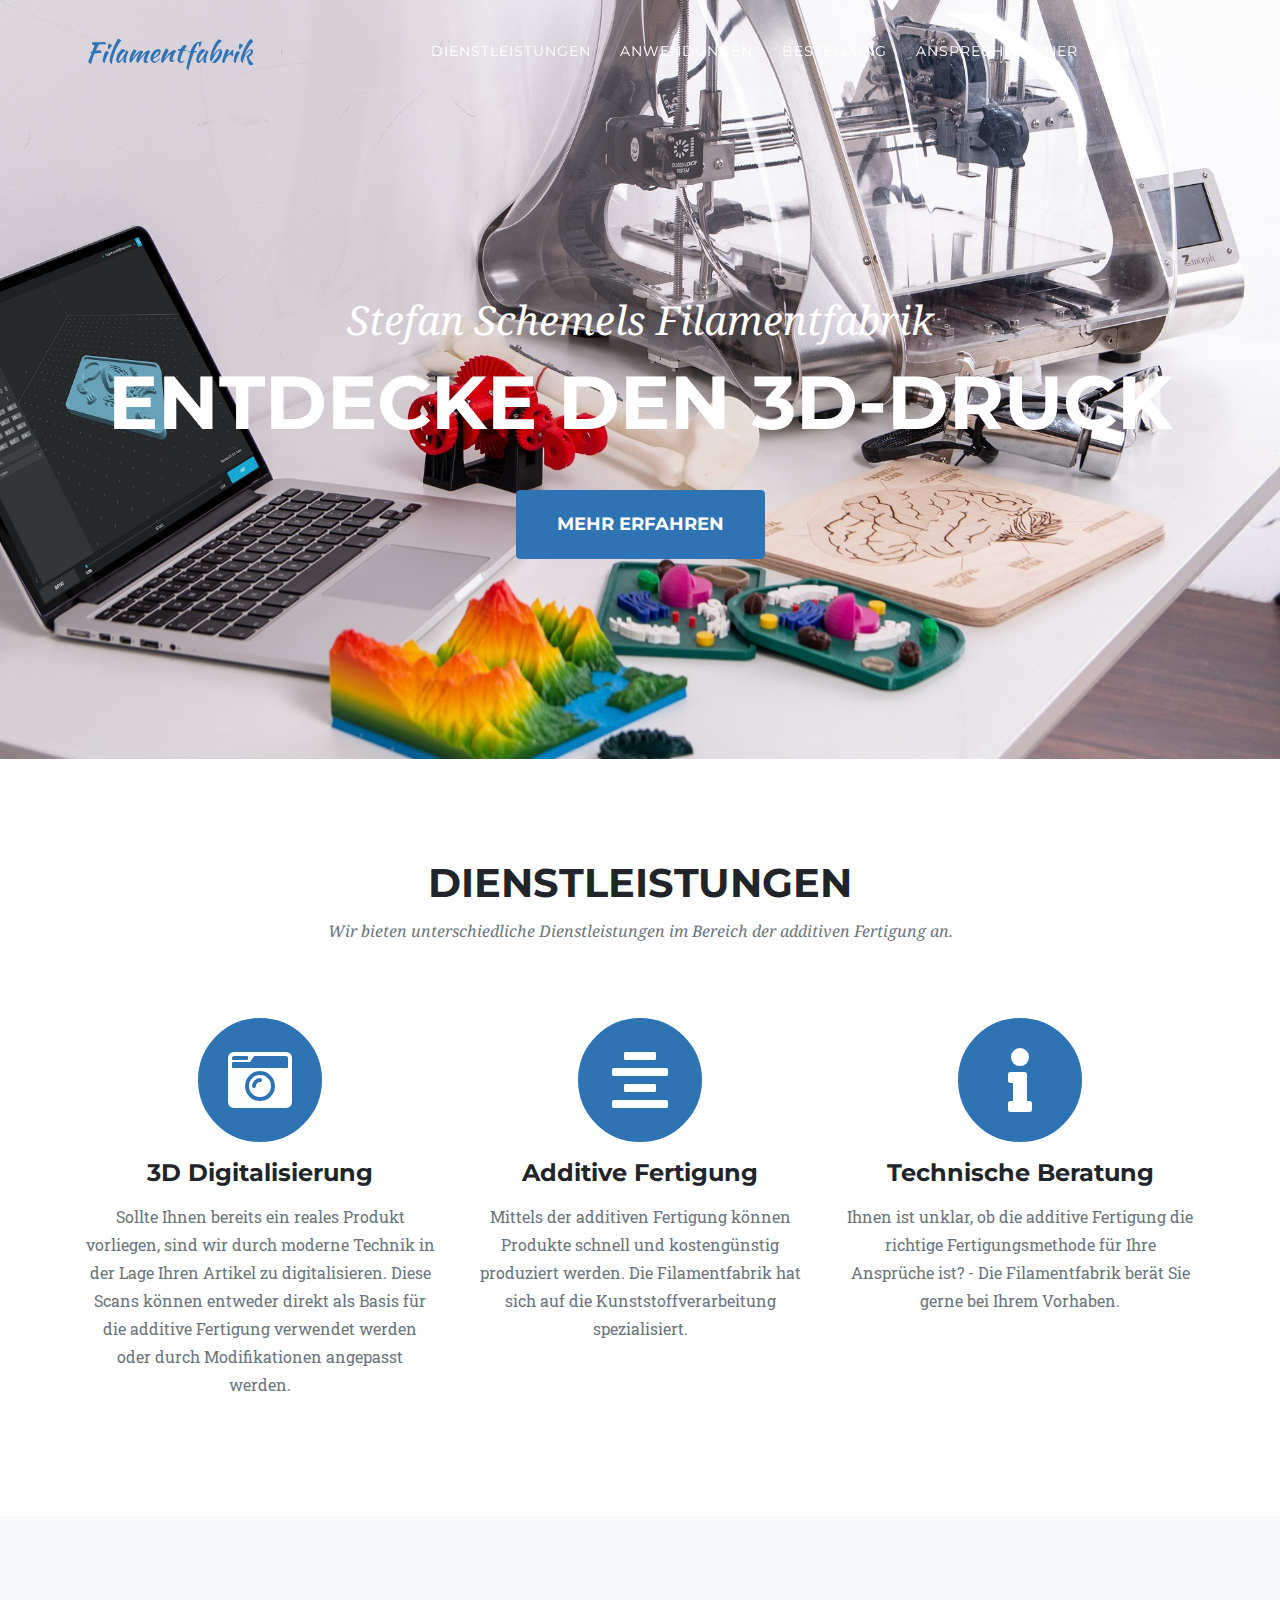
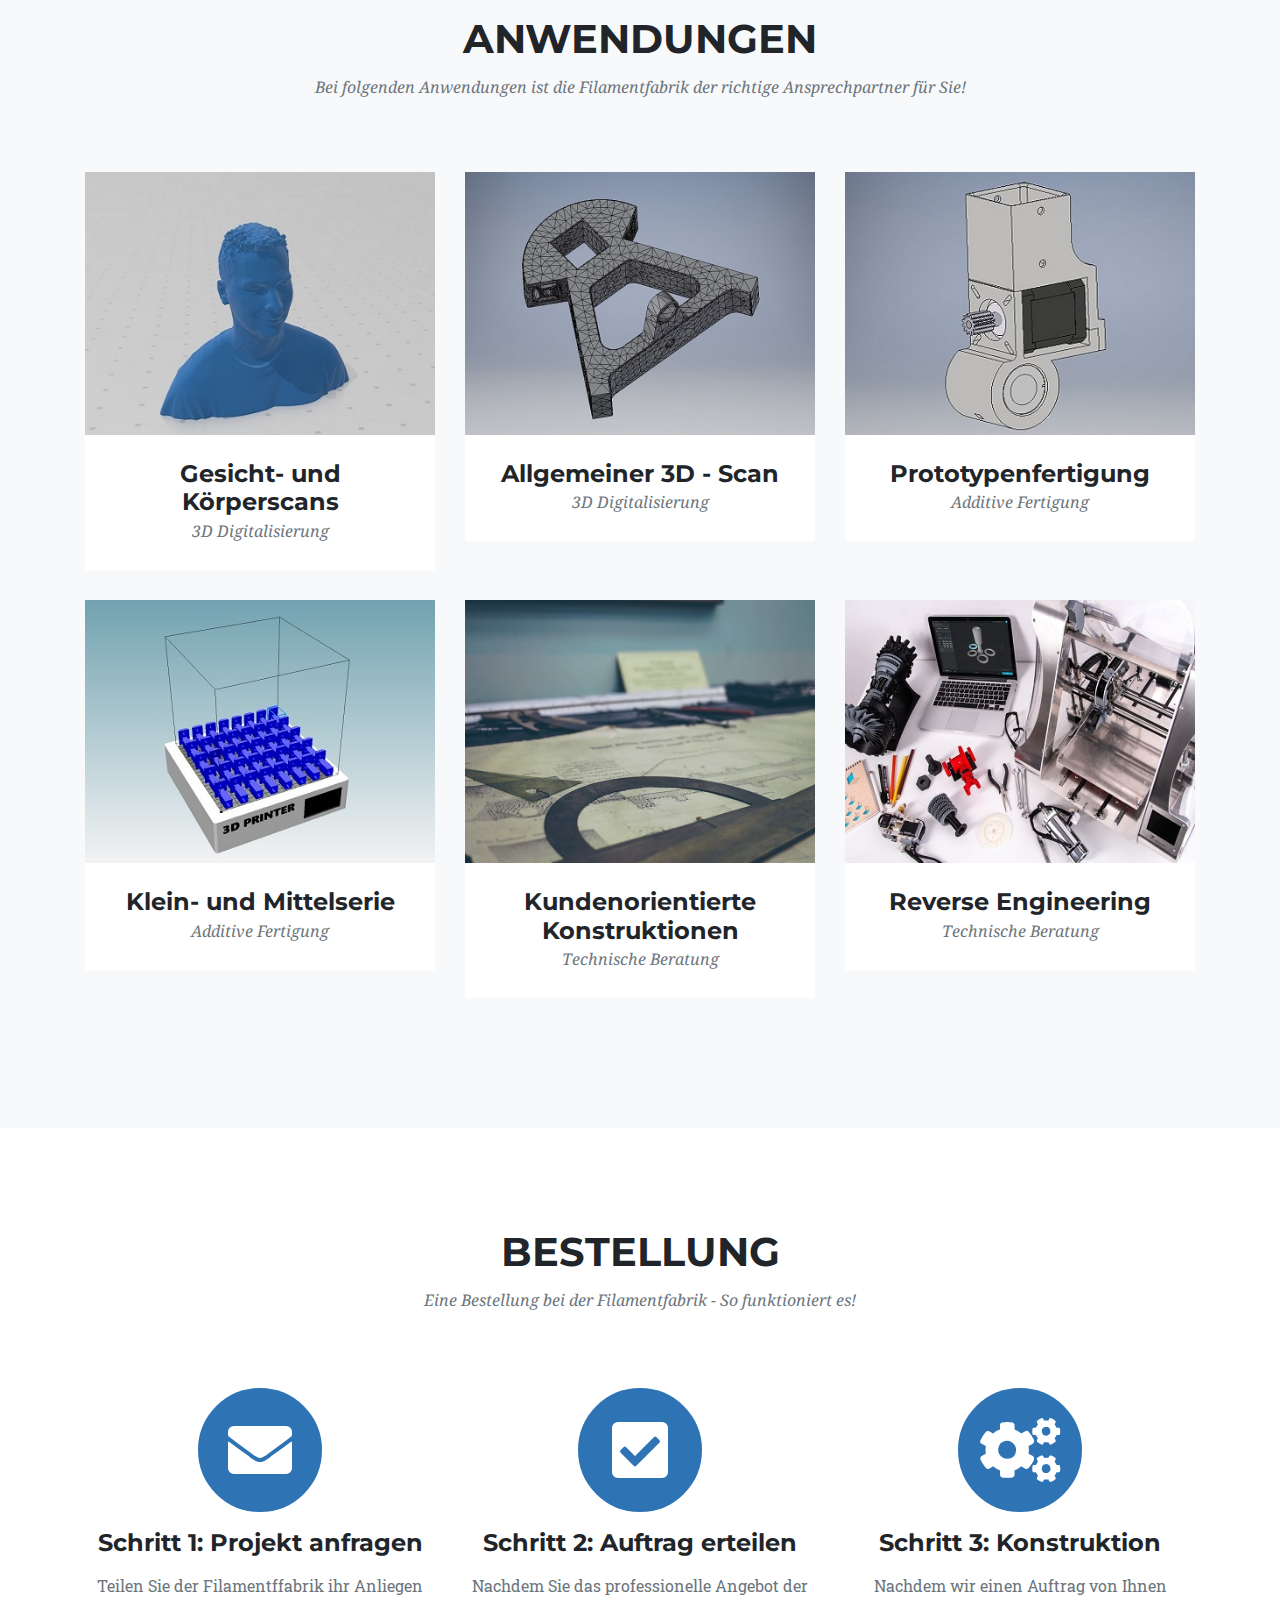
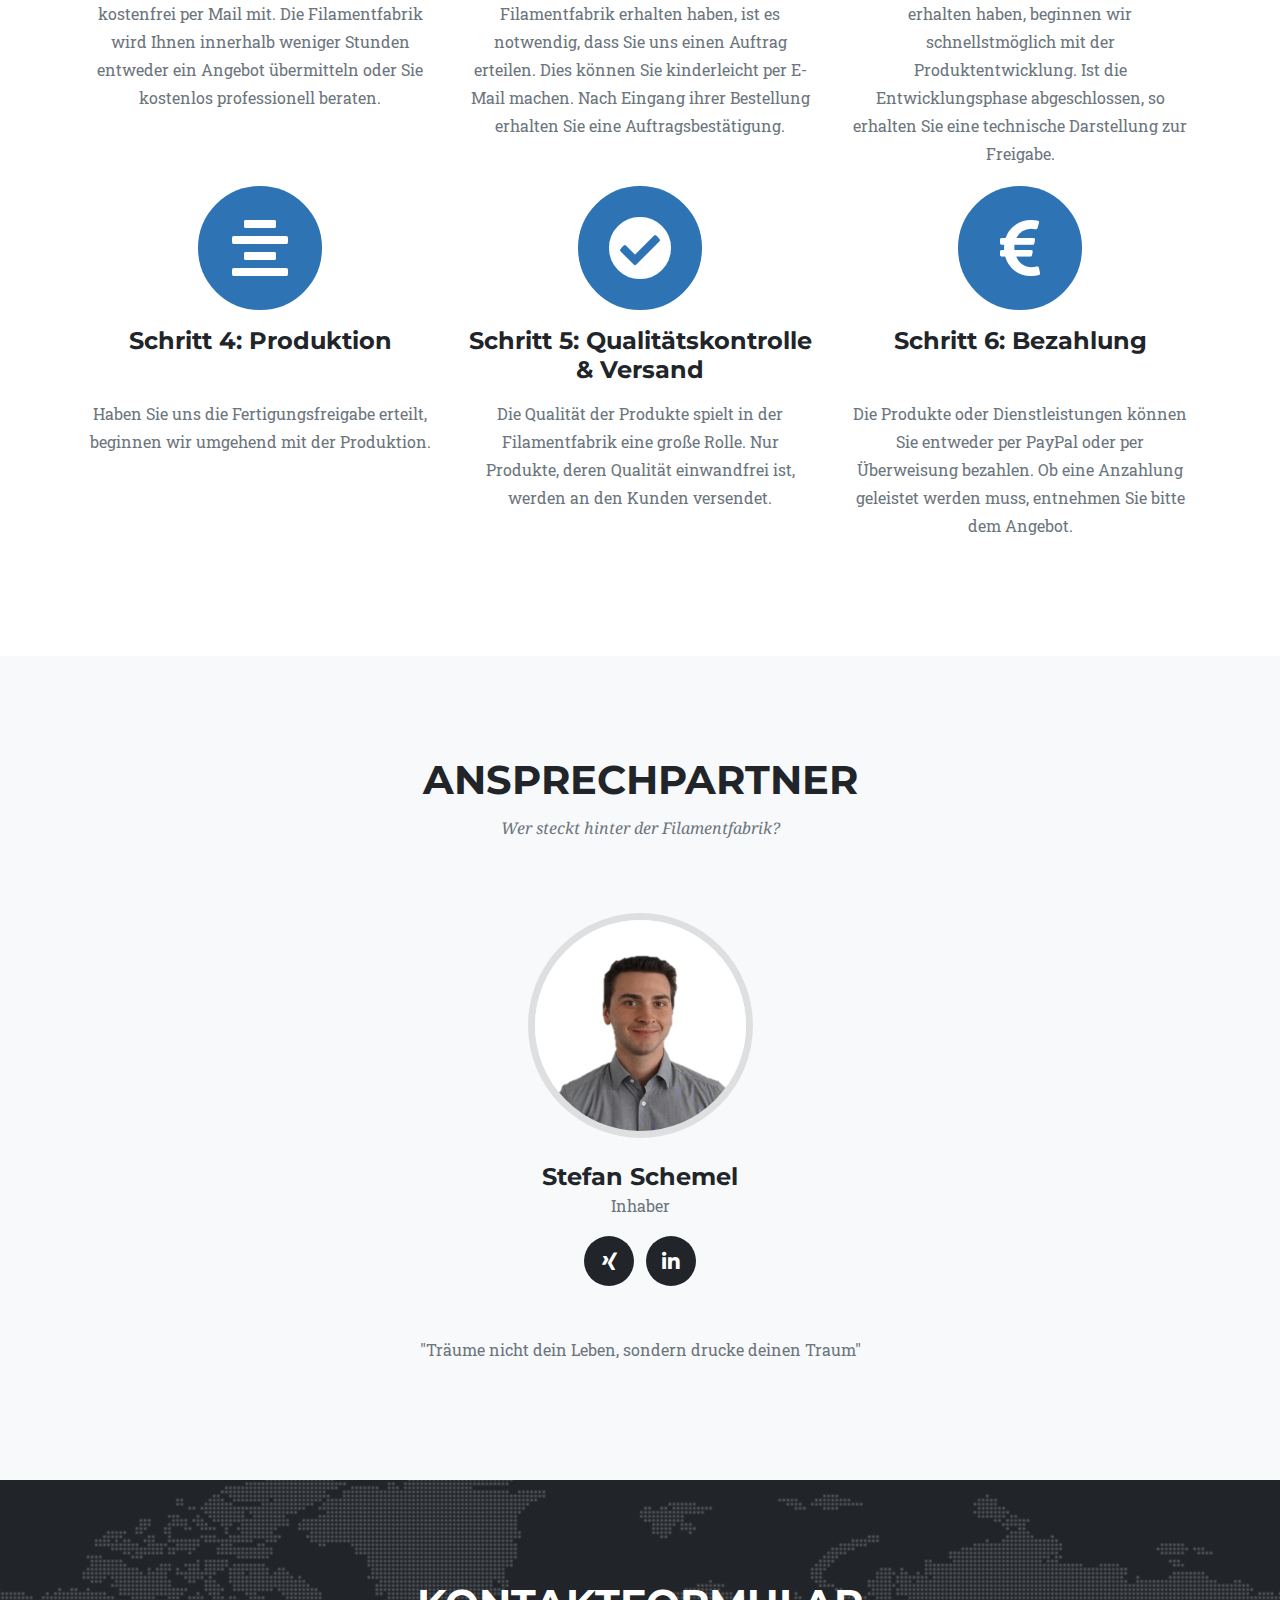
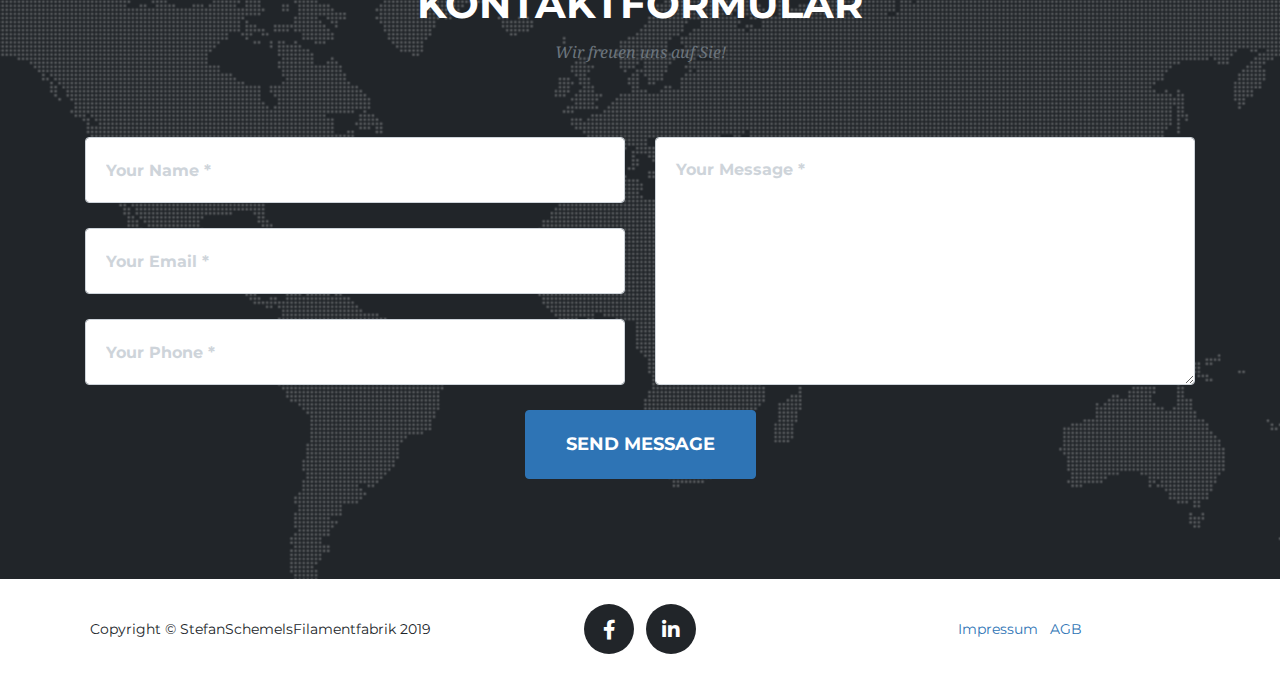
==== commit 3b7ebd1a: "Bilderkarusell auskommentiert" ====
--- a/index.html
+++ b/index.html
@@ -205,7 +205,7 @@
       </div>
     </div>
 
-    <div id="carouselExampleIndicators" class="carousel slide" data-ride="carousel">
+<!--    <div id="carouselExampleIndicators" class="carousel slide" data-ride="carousel">
   <ol class="carousel-indicators">
     <li data-target="#carouselExampleIndicators" data-slide-to="0" class="active"></li>
     <li data-target="#carouselExampleIndicators" data-slide-to="1"></li>
@@ -244,7 +244,7 @@
     <span class="carousel-control-next-icon" aria-hidden="true"></span>
     <span class="sr-only">Next</span>
   </a>
-</div>
+</div> -->
   </section>
 
   <!-- About -->
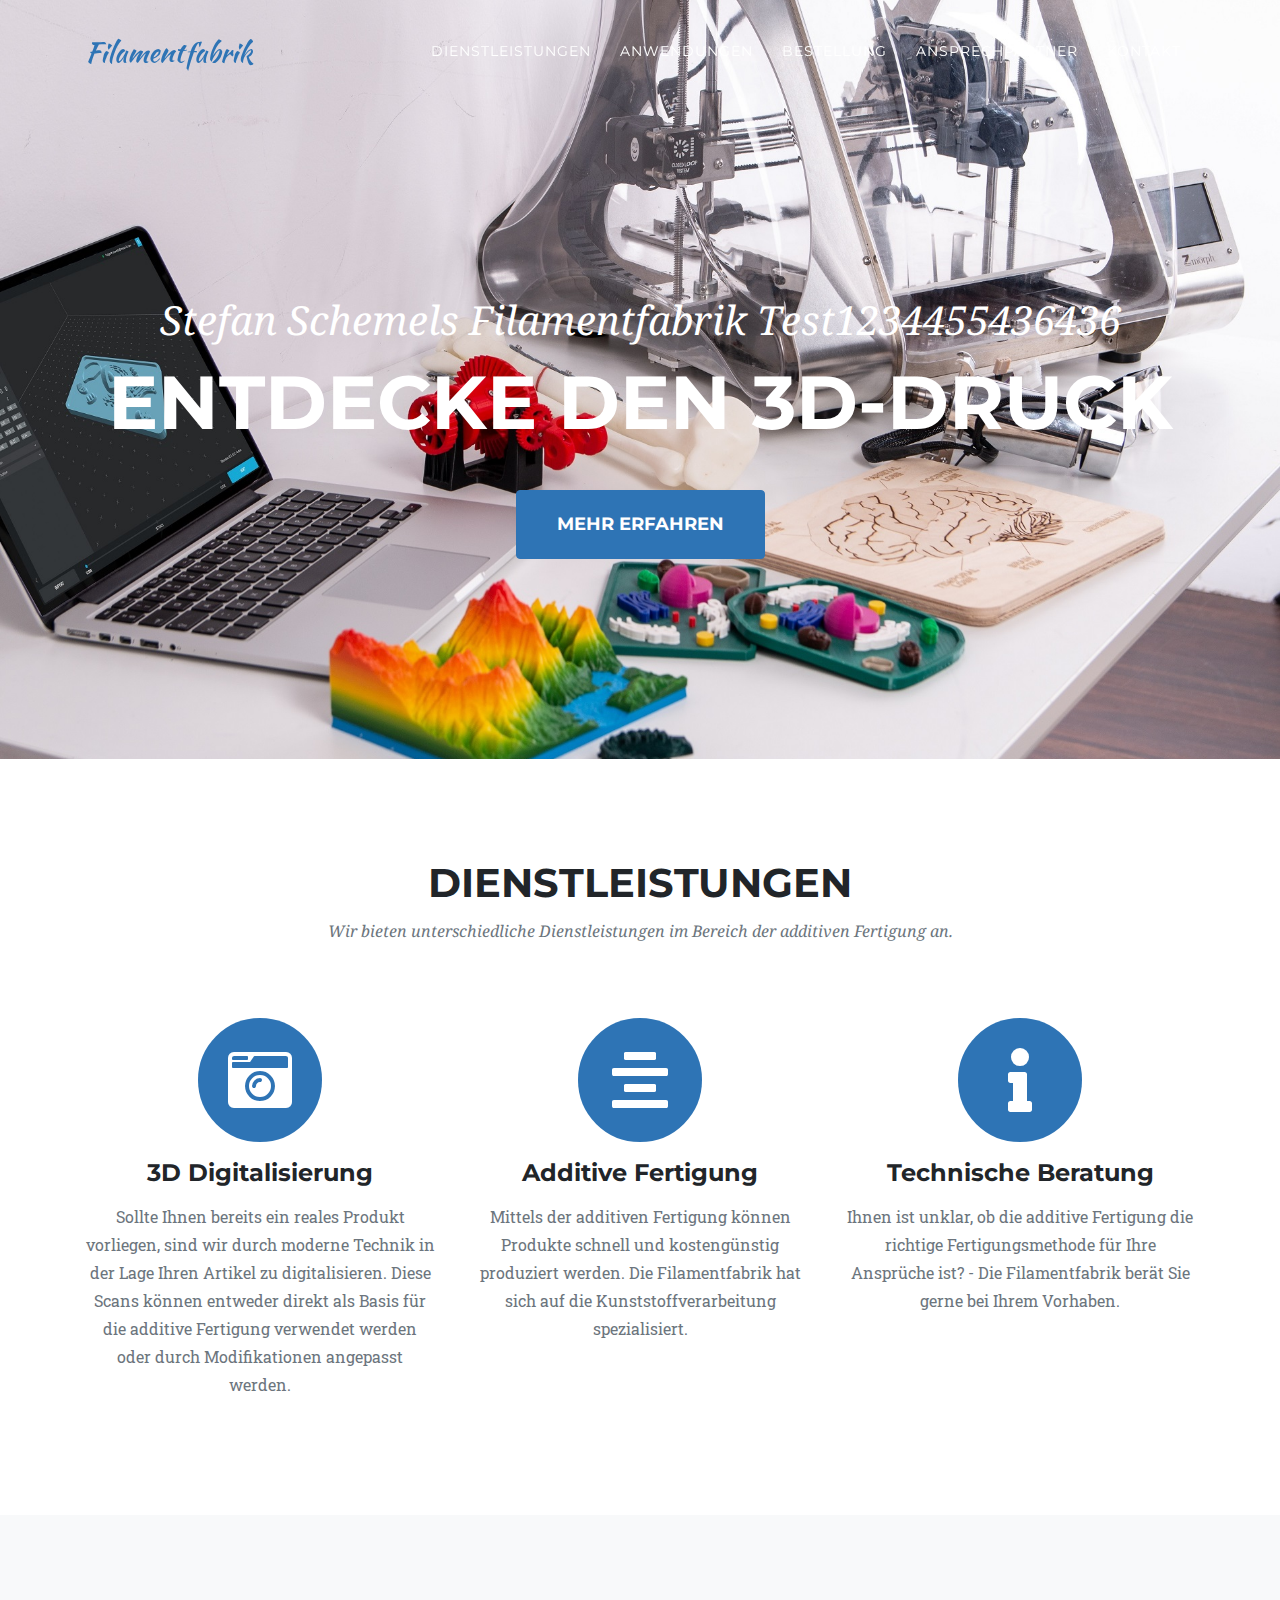
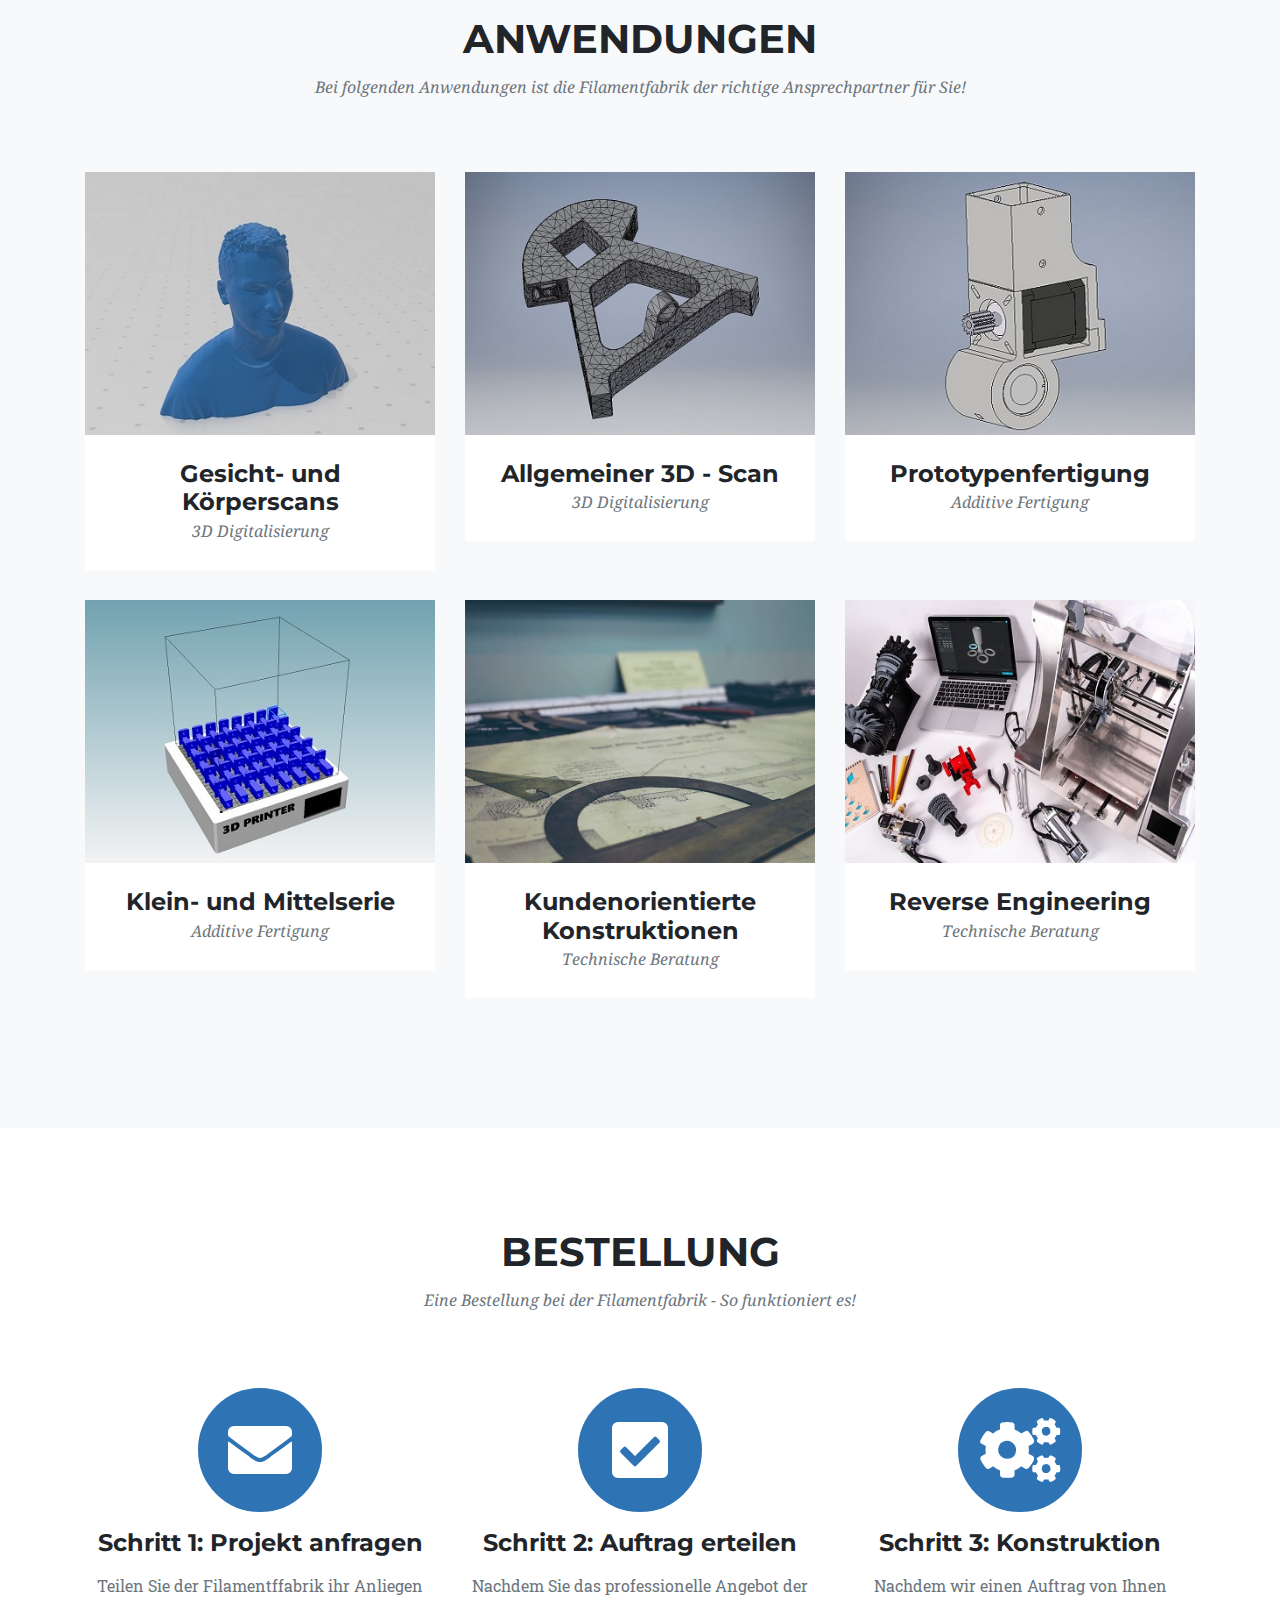
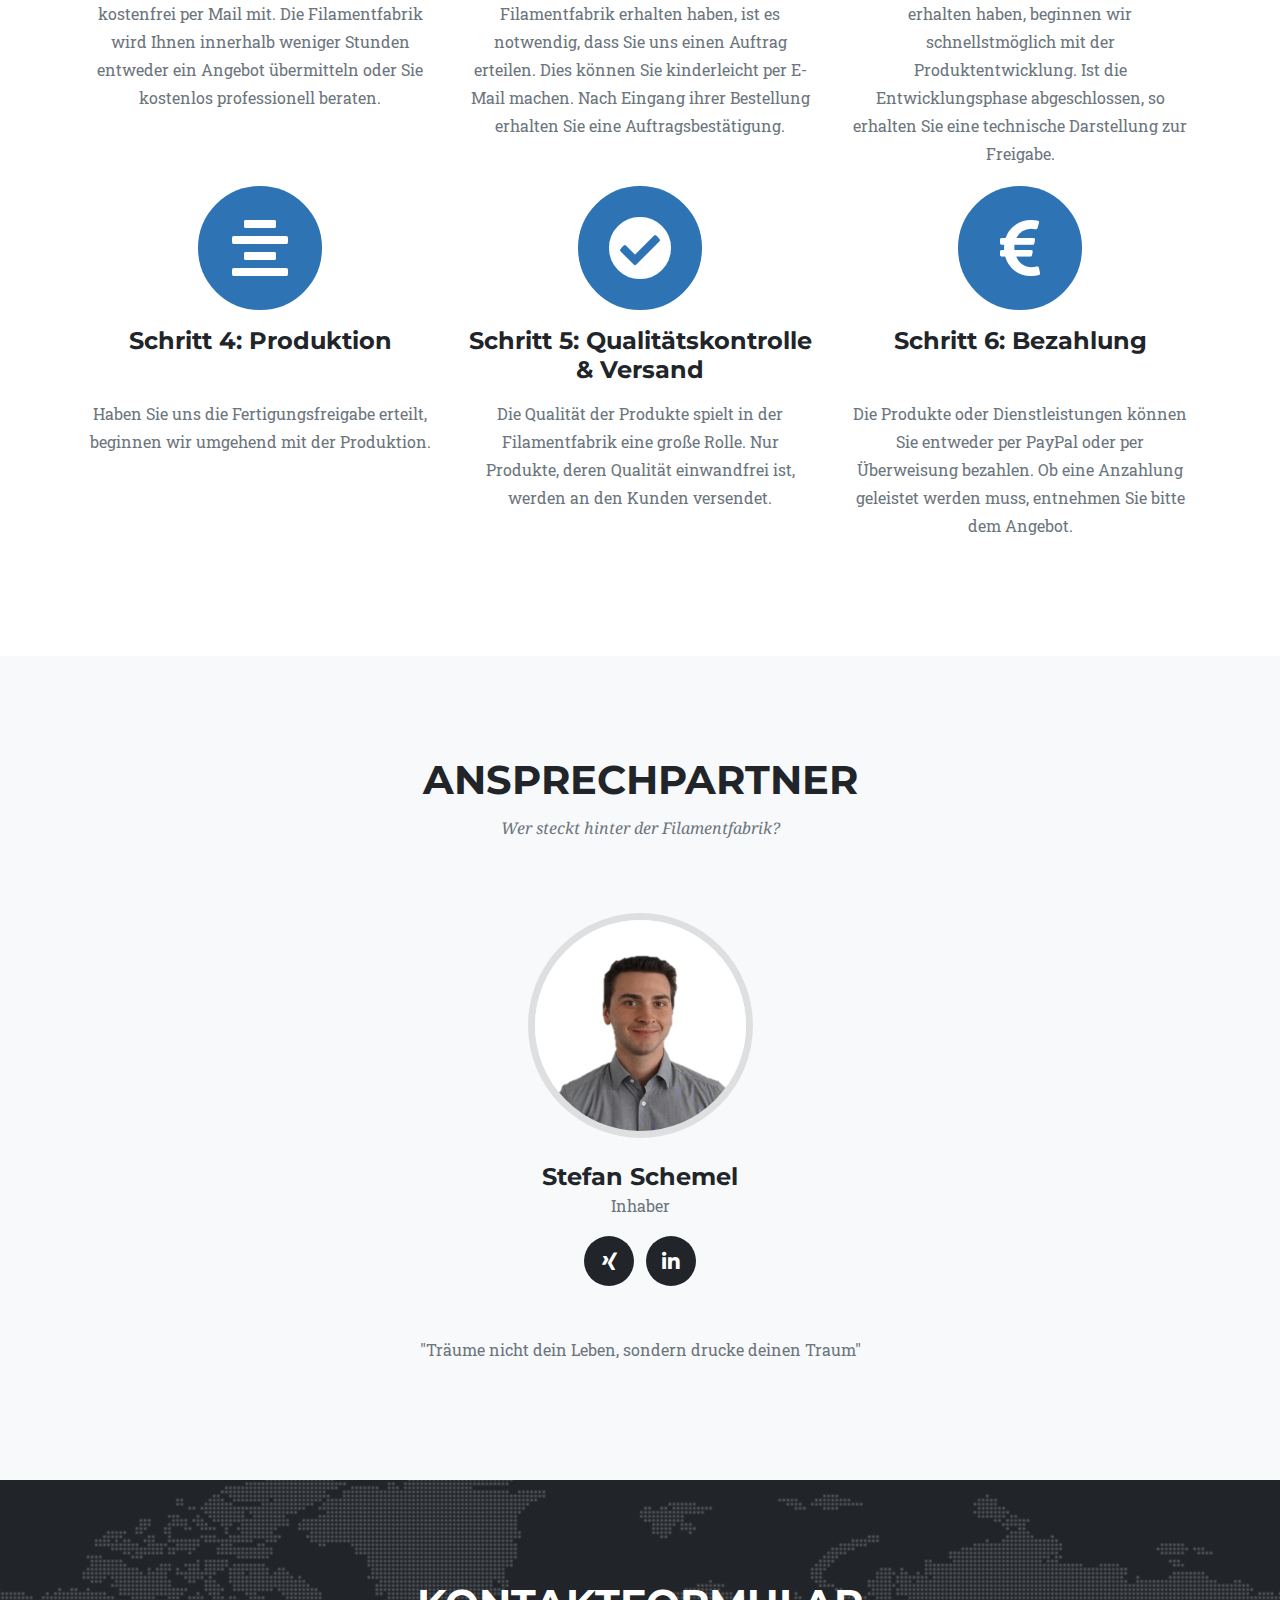
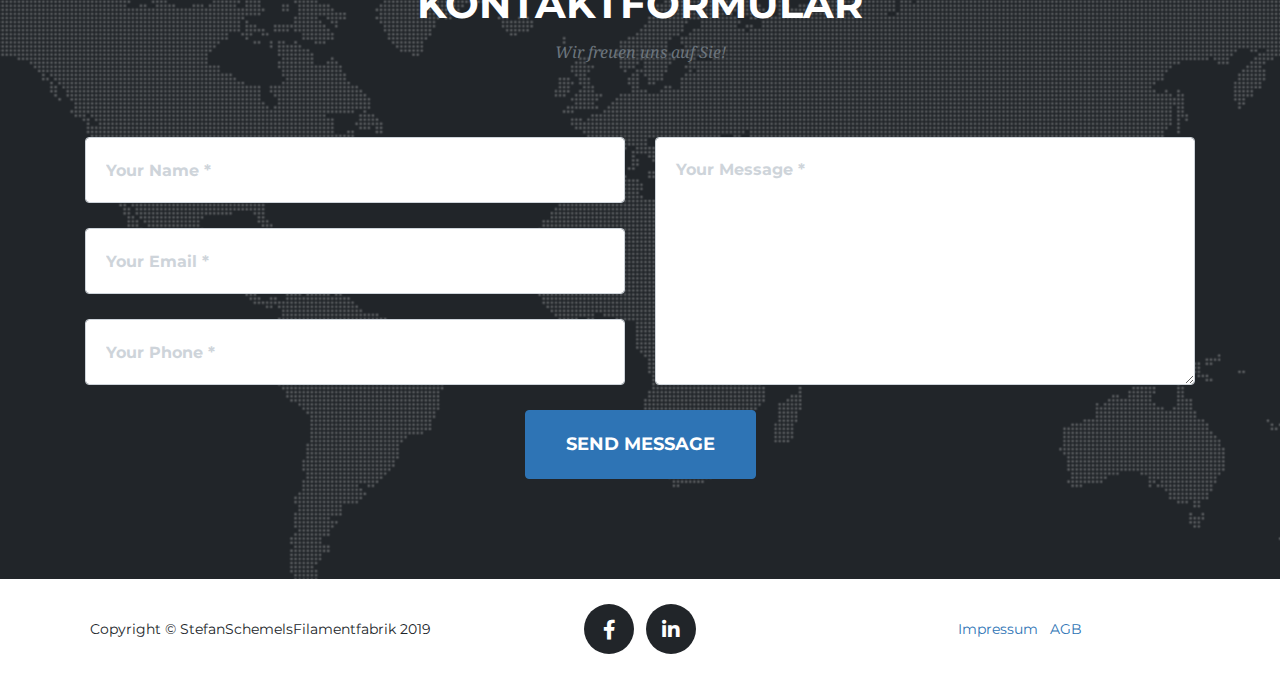
==== commit 5f1b4dfb: "Update index.html" ====
--- a/index.html
+++ b/index.html
@@ -1,5 +1,7 @@
 <!DOCTYPE html>
 <html lang="en">
+
+<link rel="icon" type="image/vnd.microsoft.icon" href="img/icon1.ico">
 
 <head>
 
@@ -62,7 +64,7 @@
   <header class="masthead">
     <div class="container">
       <div class="intro-text">
-        <div class="intro-lead-in">Stefan Schemels Filamentfabrik</div>
+        <div class="intro-lead-in">Stefan Schemels Filamentfabrik Test1234455436436</div>
         <div class="intro-heading text-uppercase">Entdecke den 3D-Druck </div>
         <a class="btn btn-primary btn-xl text-uppercase js-scroll-trigger" href="#services">Mehr erfahren</a>
       </div>
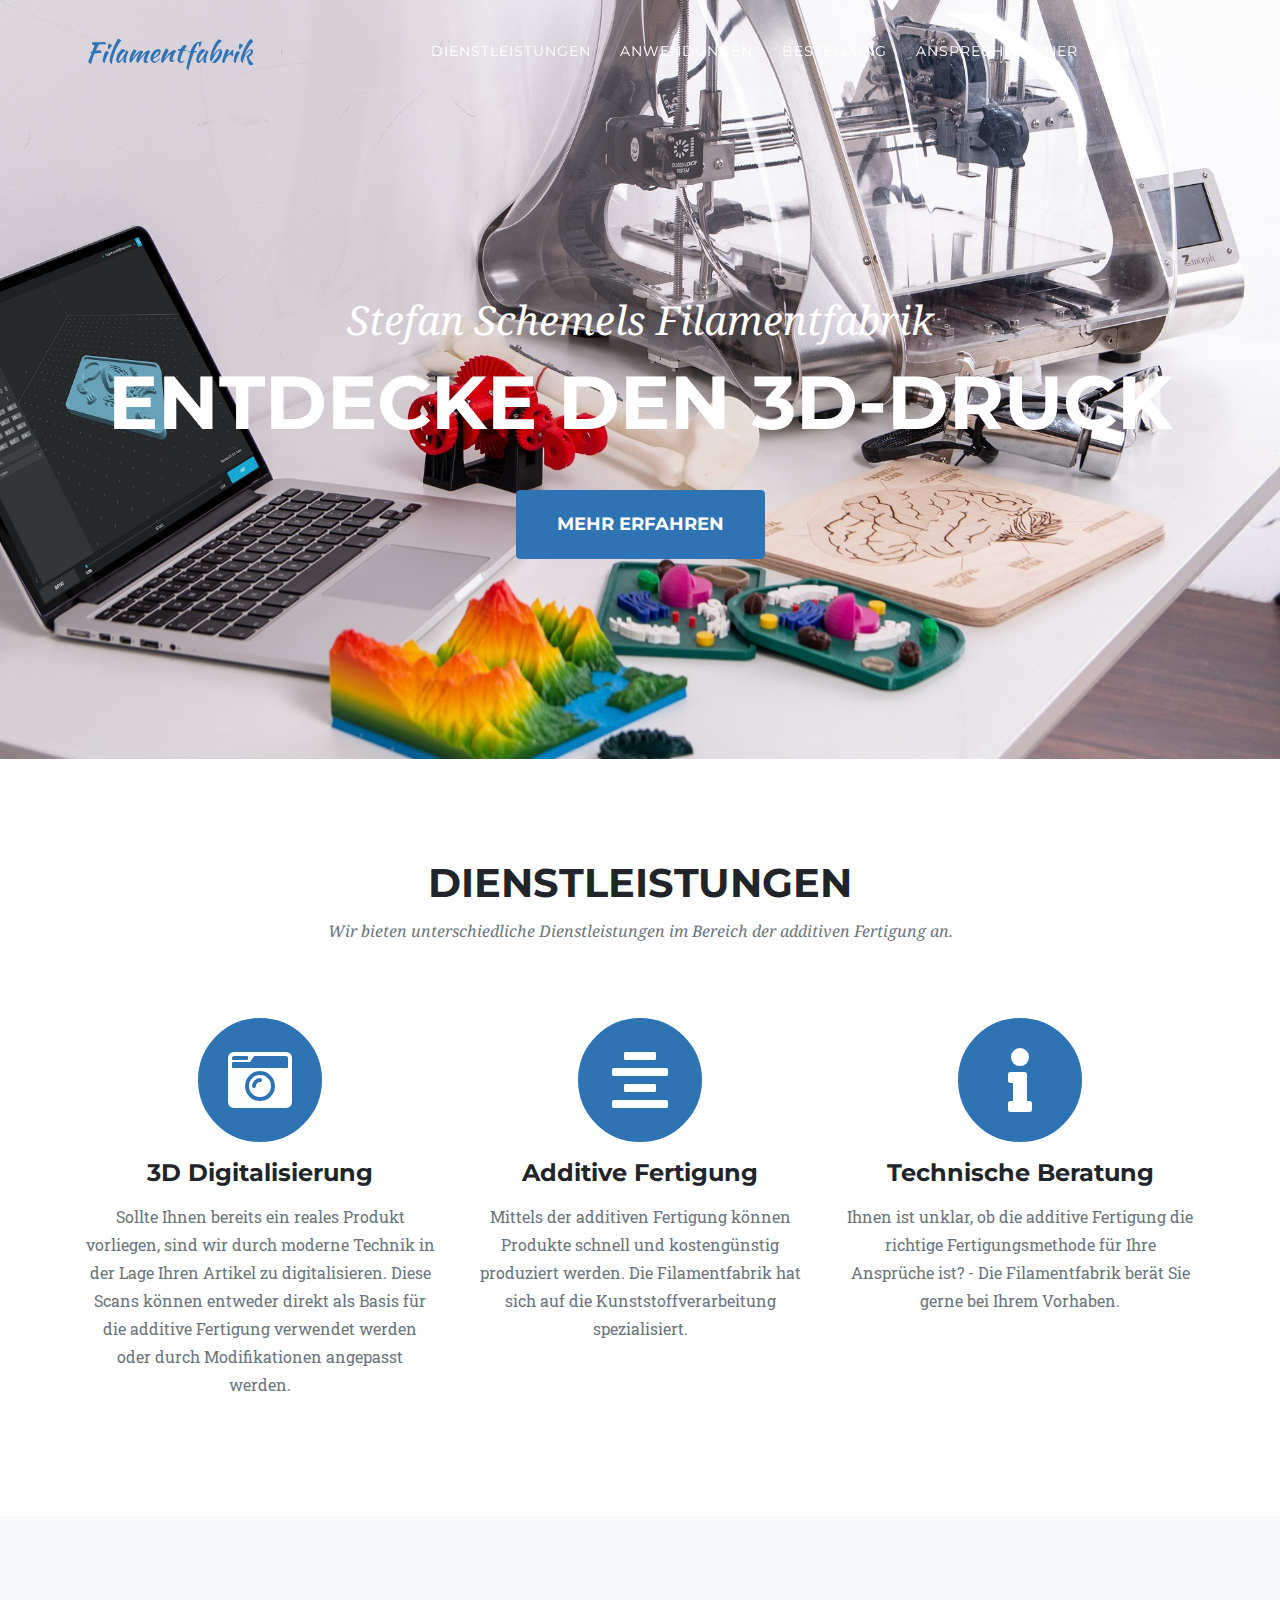
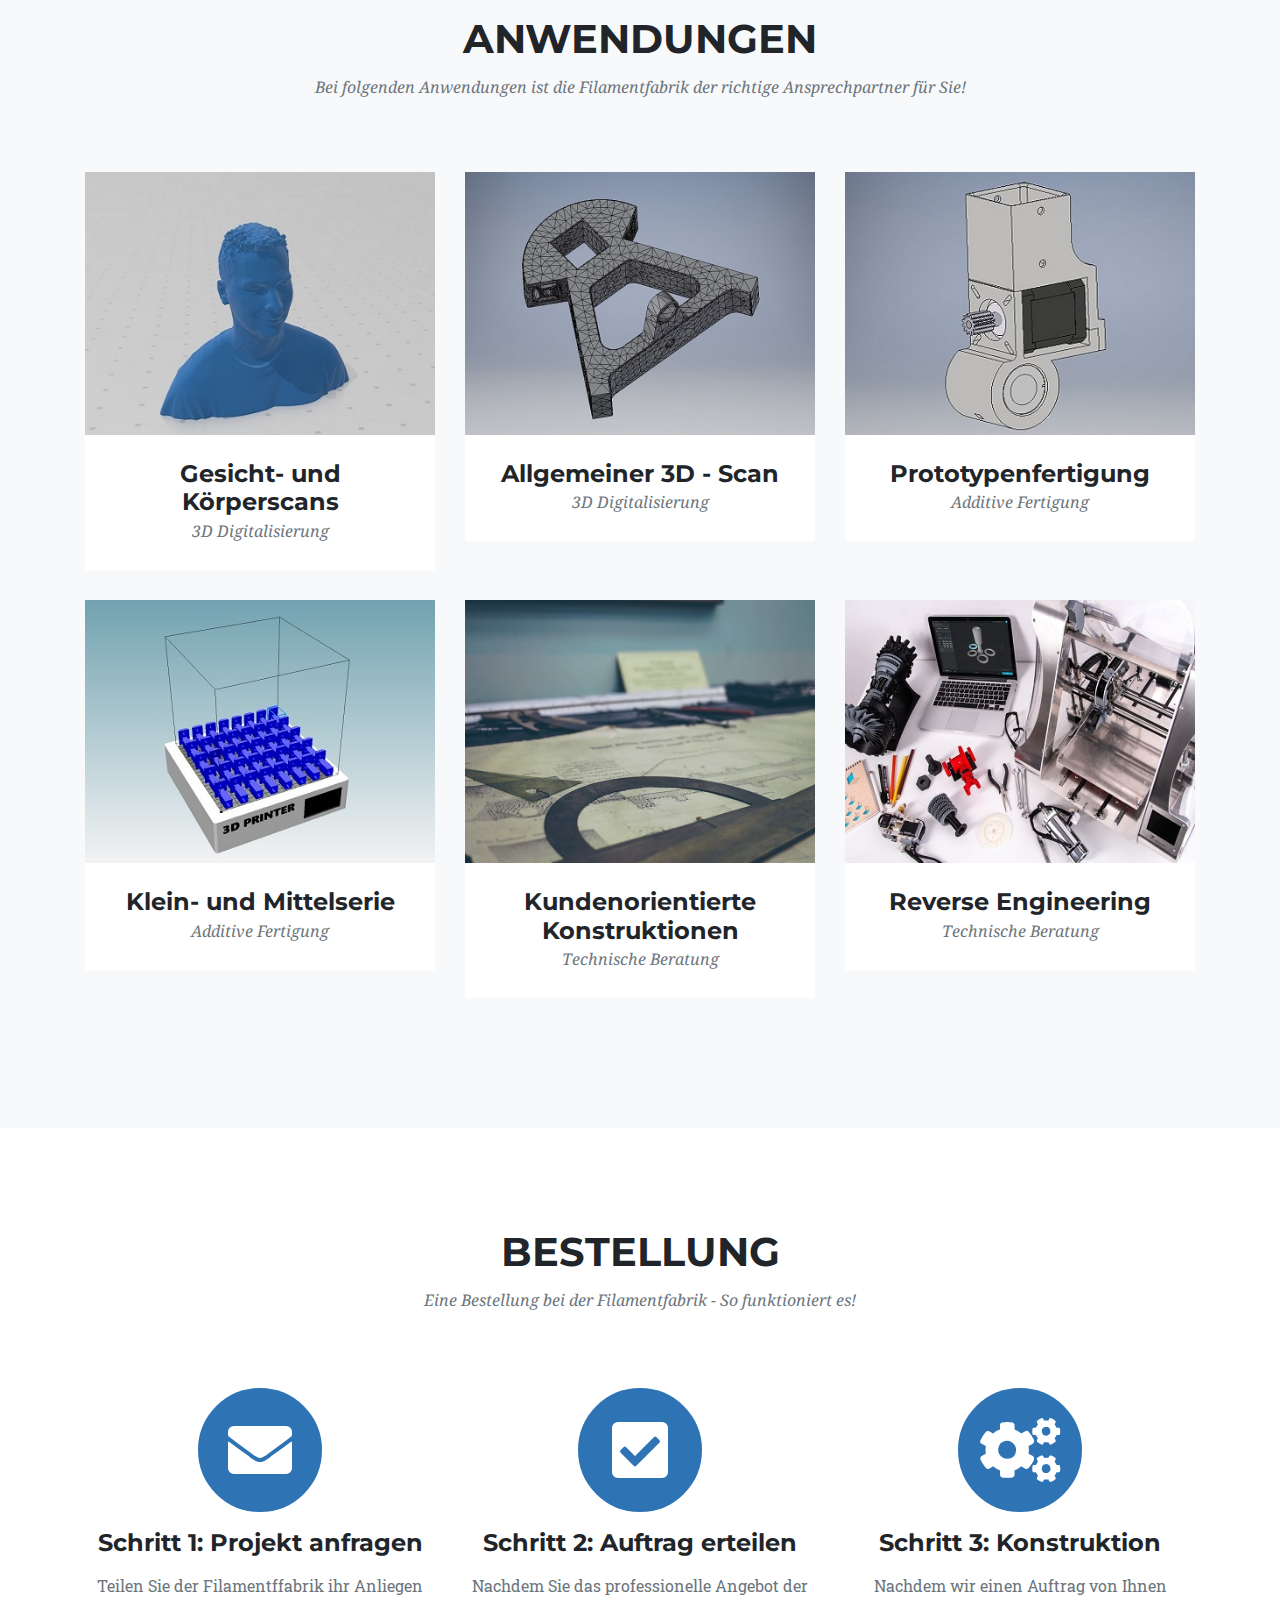
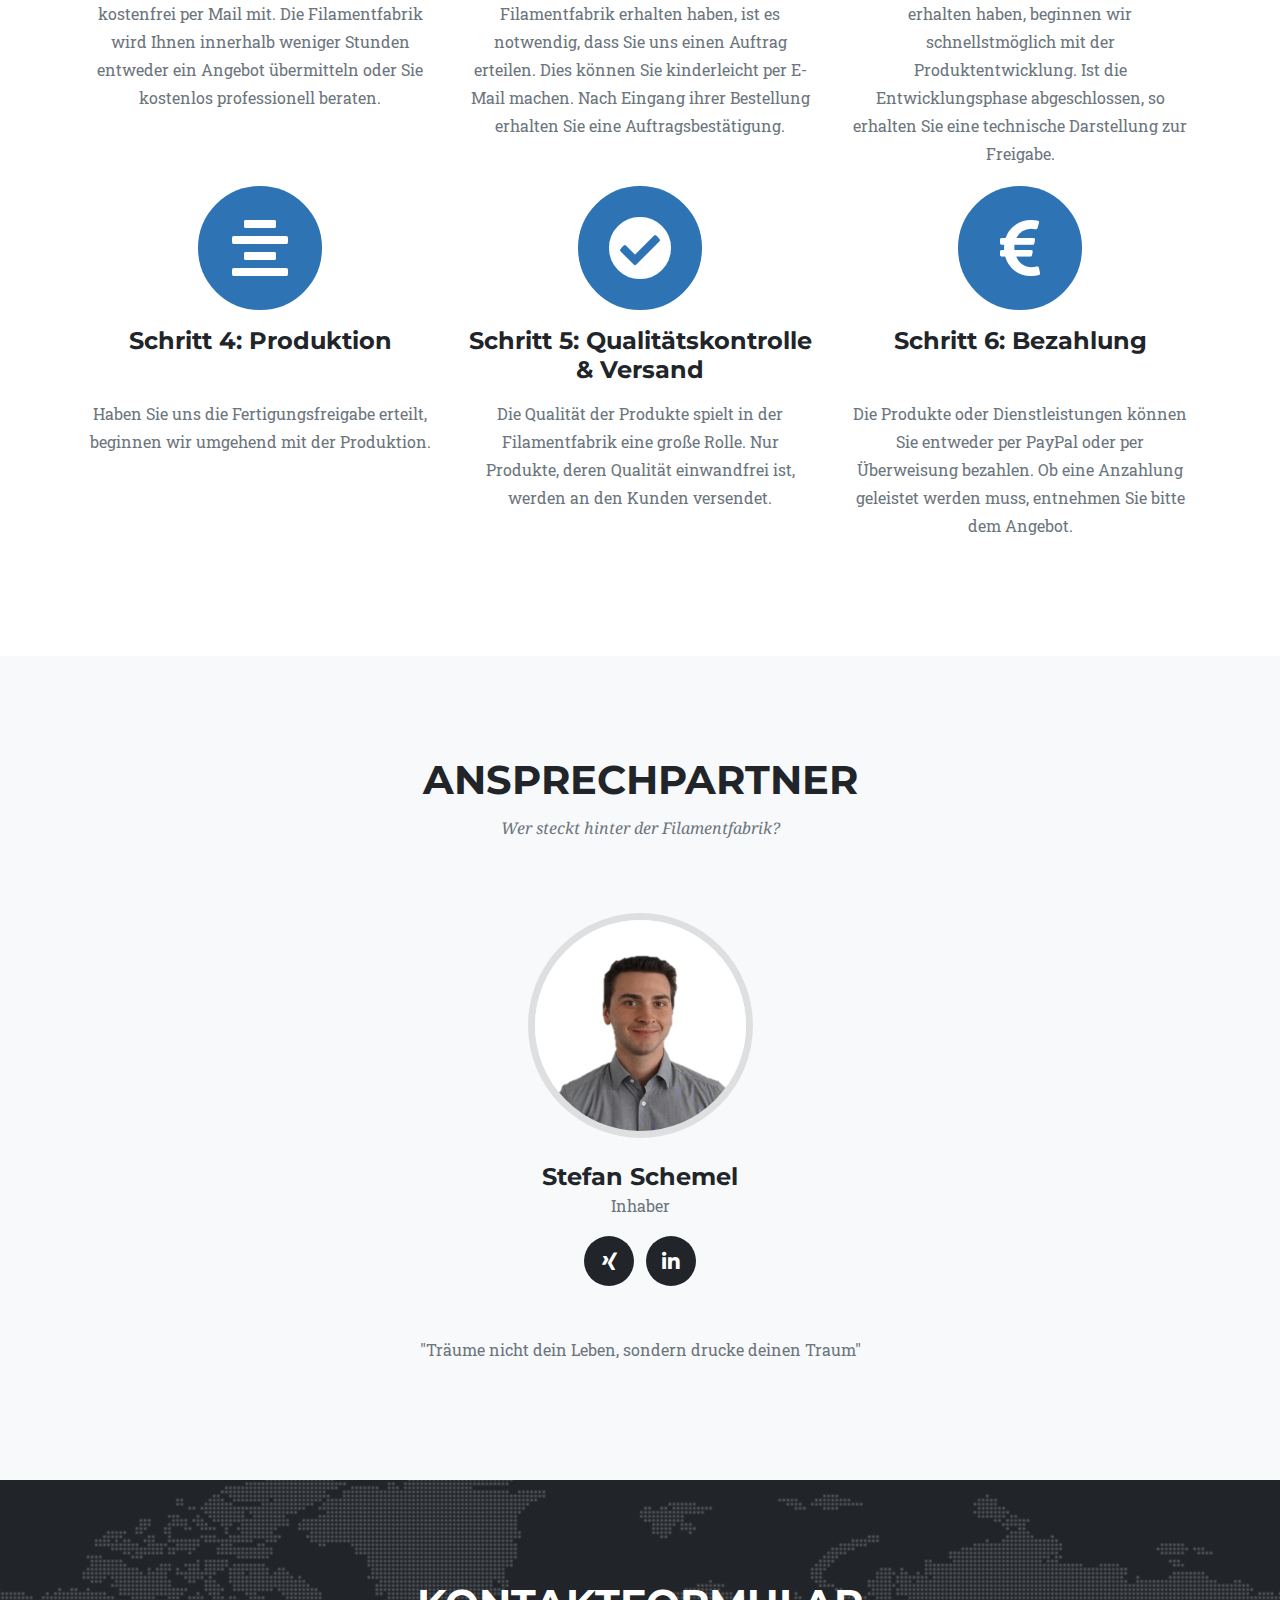
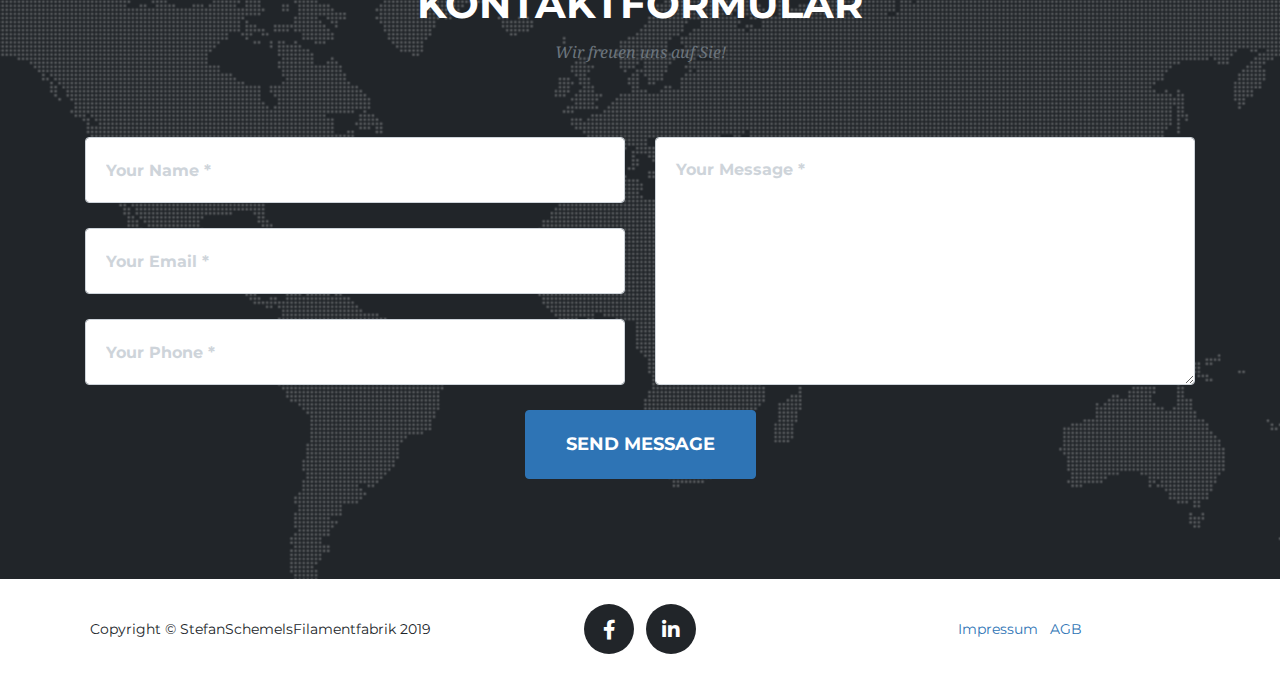
==== commit 21f50b21: "Update index.html" ====
--- a/index.html
+++ b/index.html
@@ -64,7 +64,7 @@
   <header class="masthead">
     <div class="container">
       <div class="intro-text">
-        <div class="intro-lead-in">Stefan Schemels Filamentfabrik Test1234455436436</div>
+        <div class="intro-lead-in">Stefan Schemels Filamentfabrik</div>
         <div class="intro-heading text-uppercase">Entdecke den 3D-Druck </div>
         <a class="btn btn-primary btn-xl text-uppercase js-scroll-trigger" href="#services">Mehr erfahren</a>
       </div>
